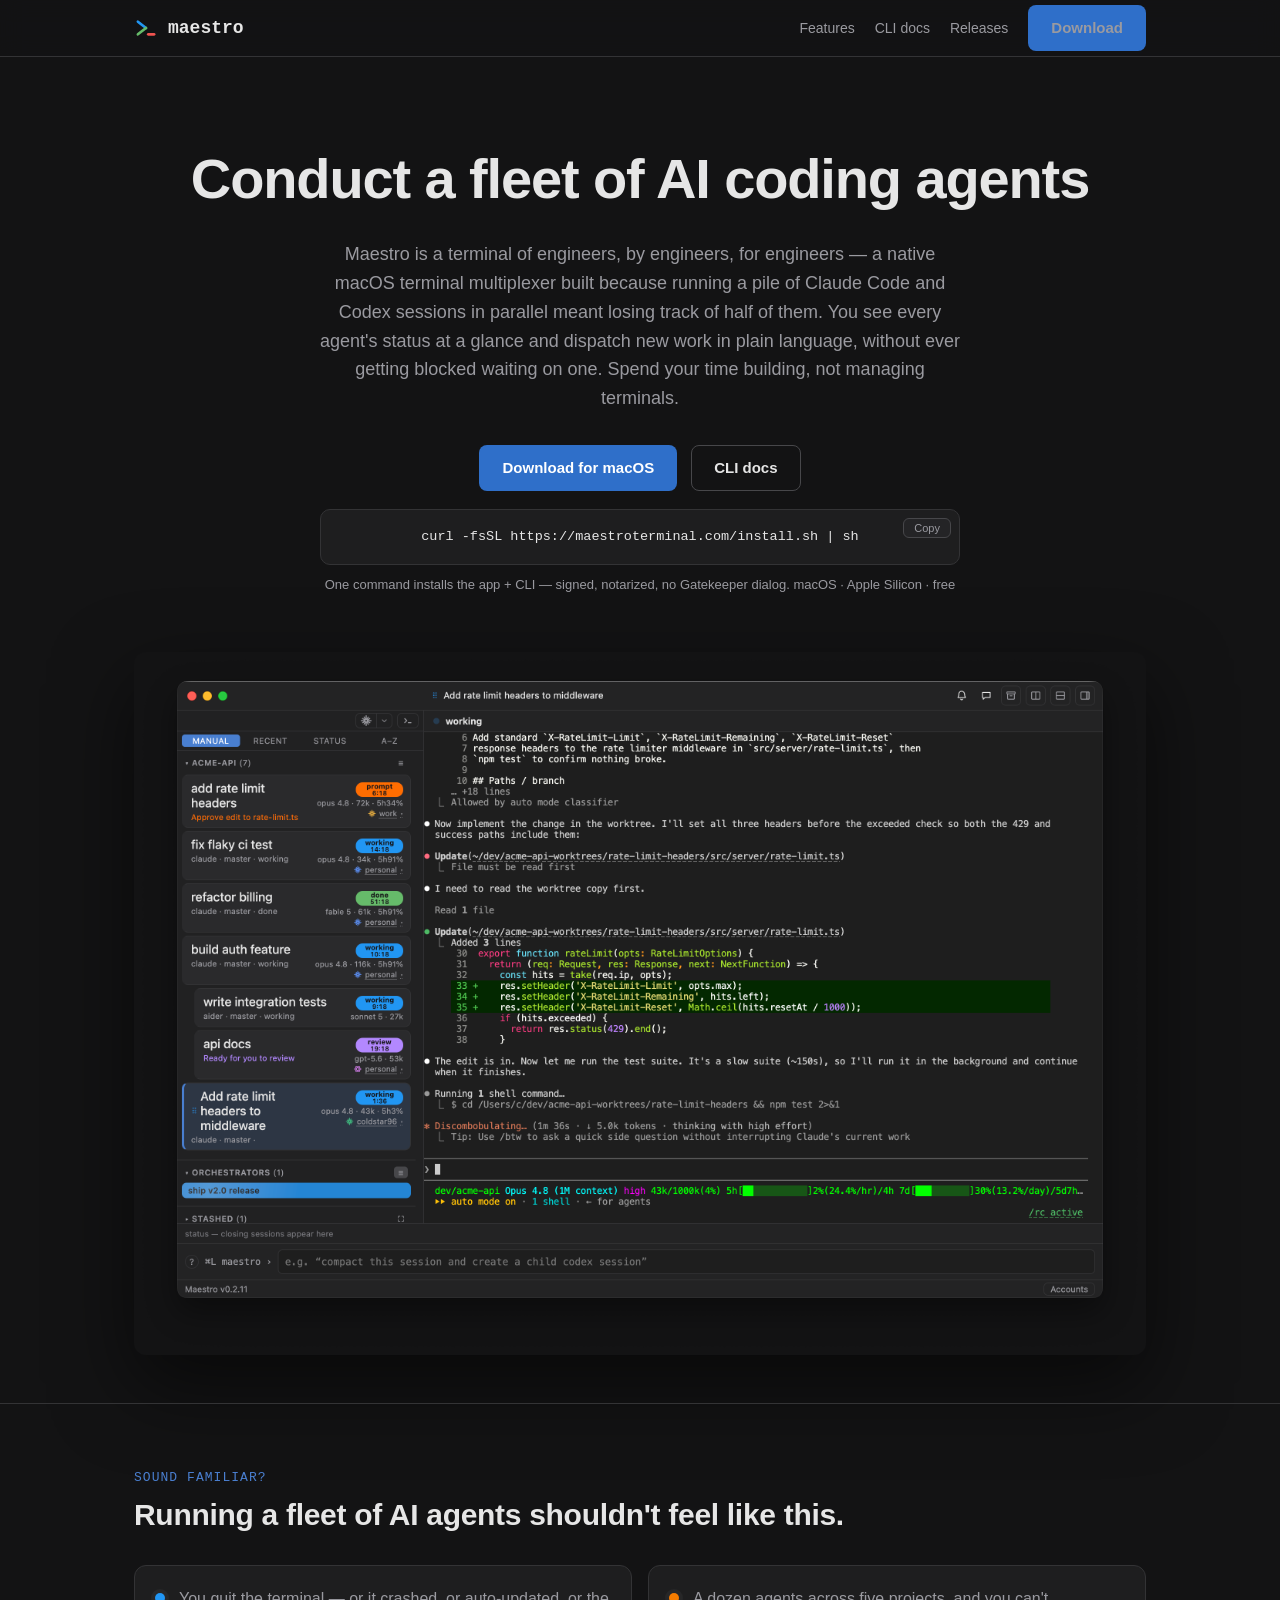
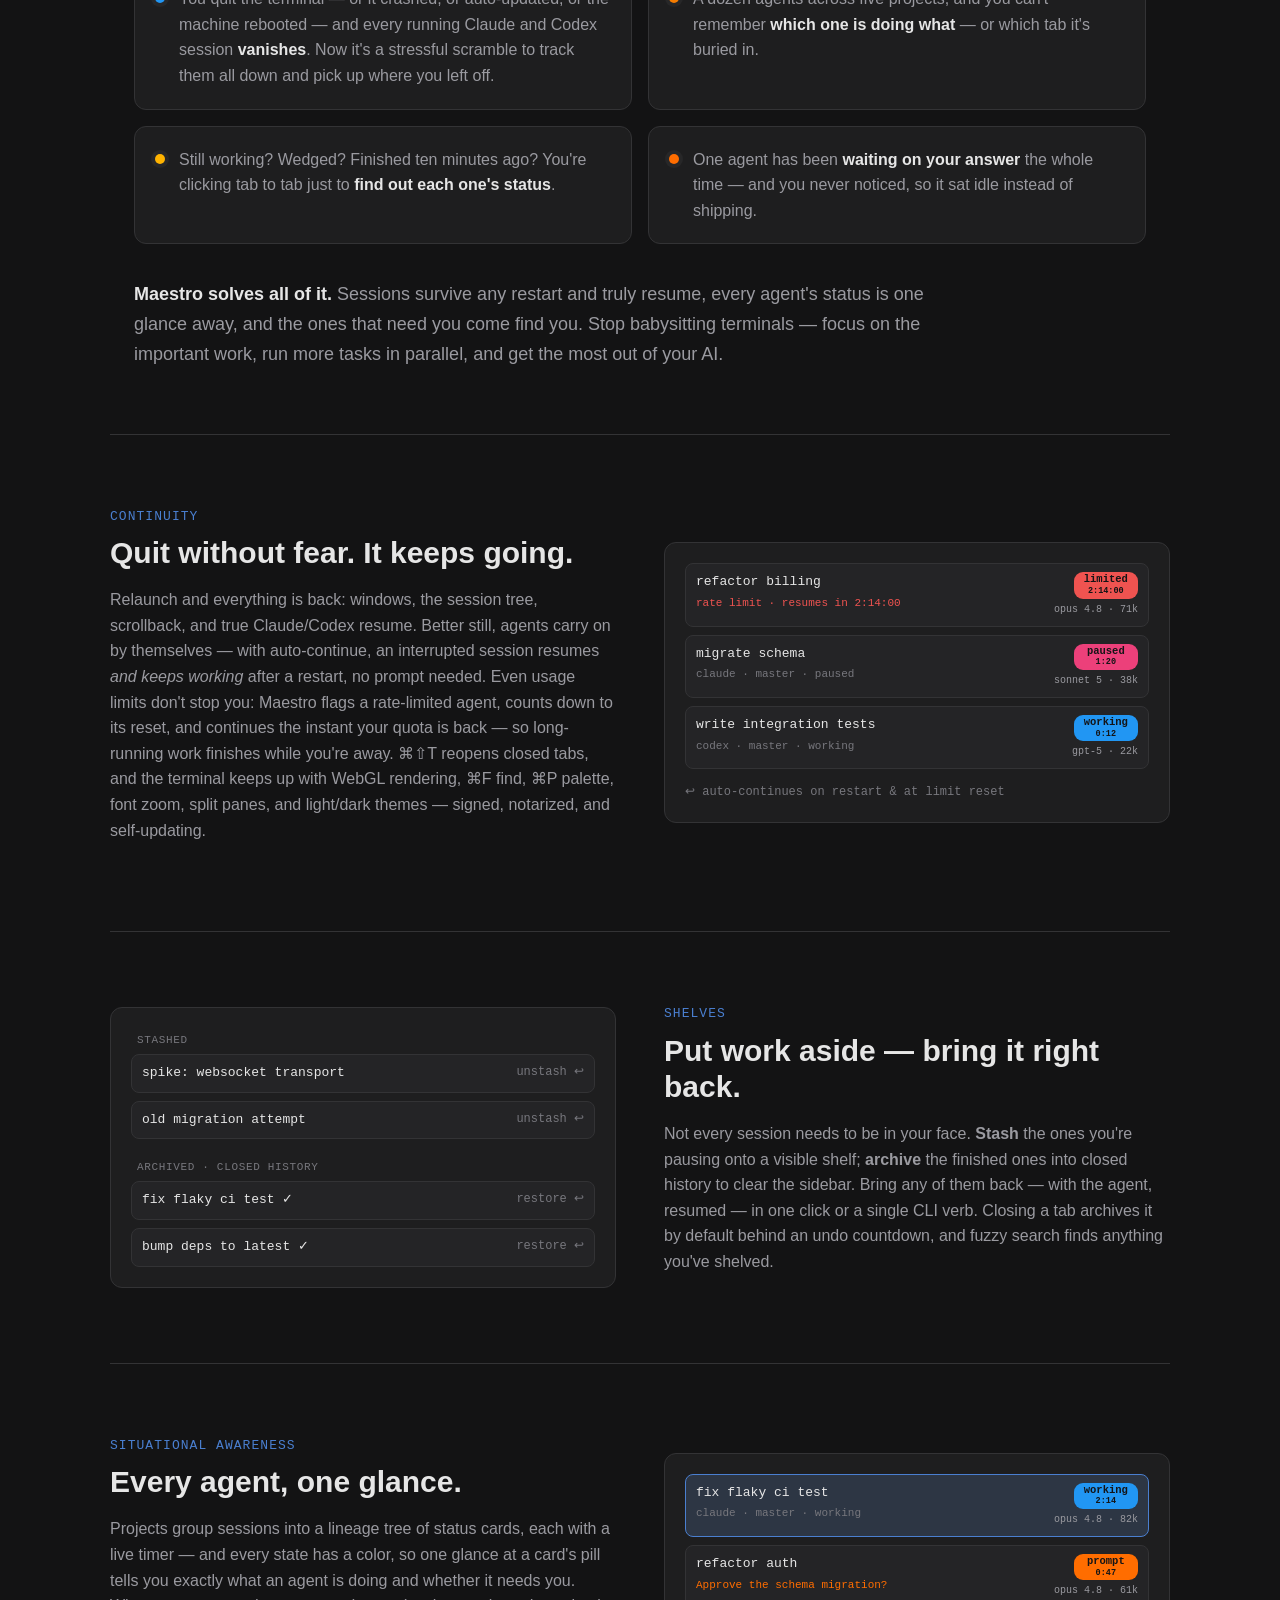
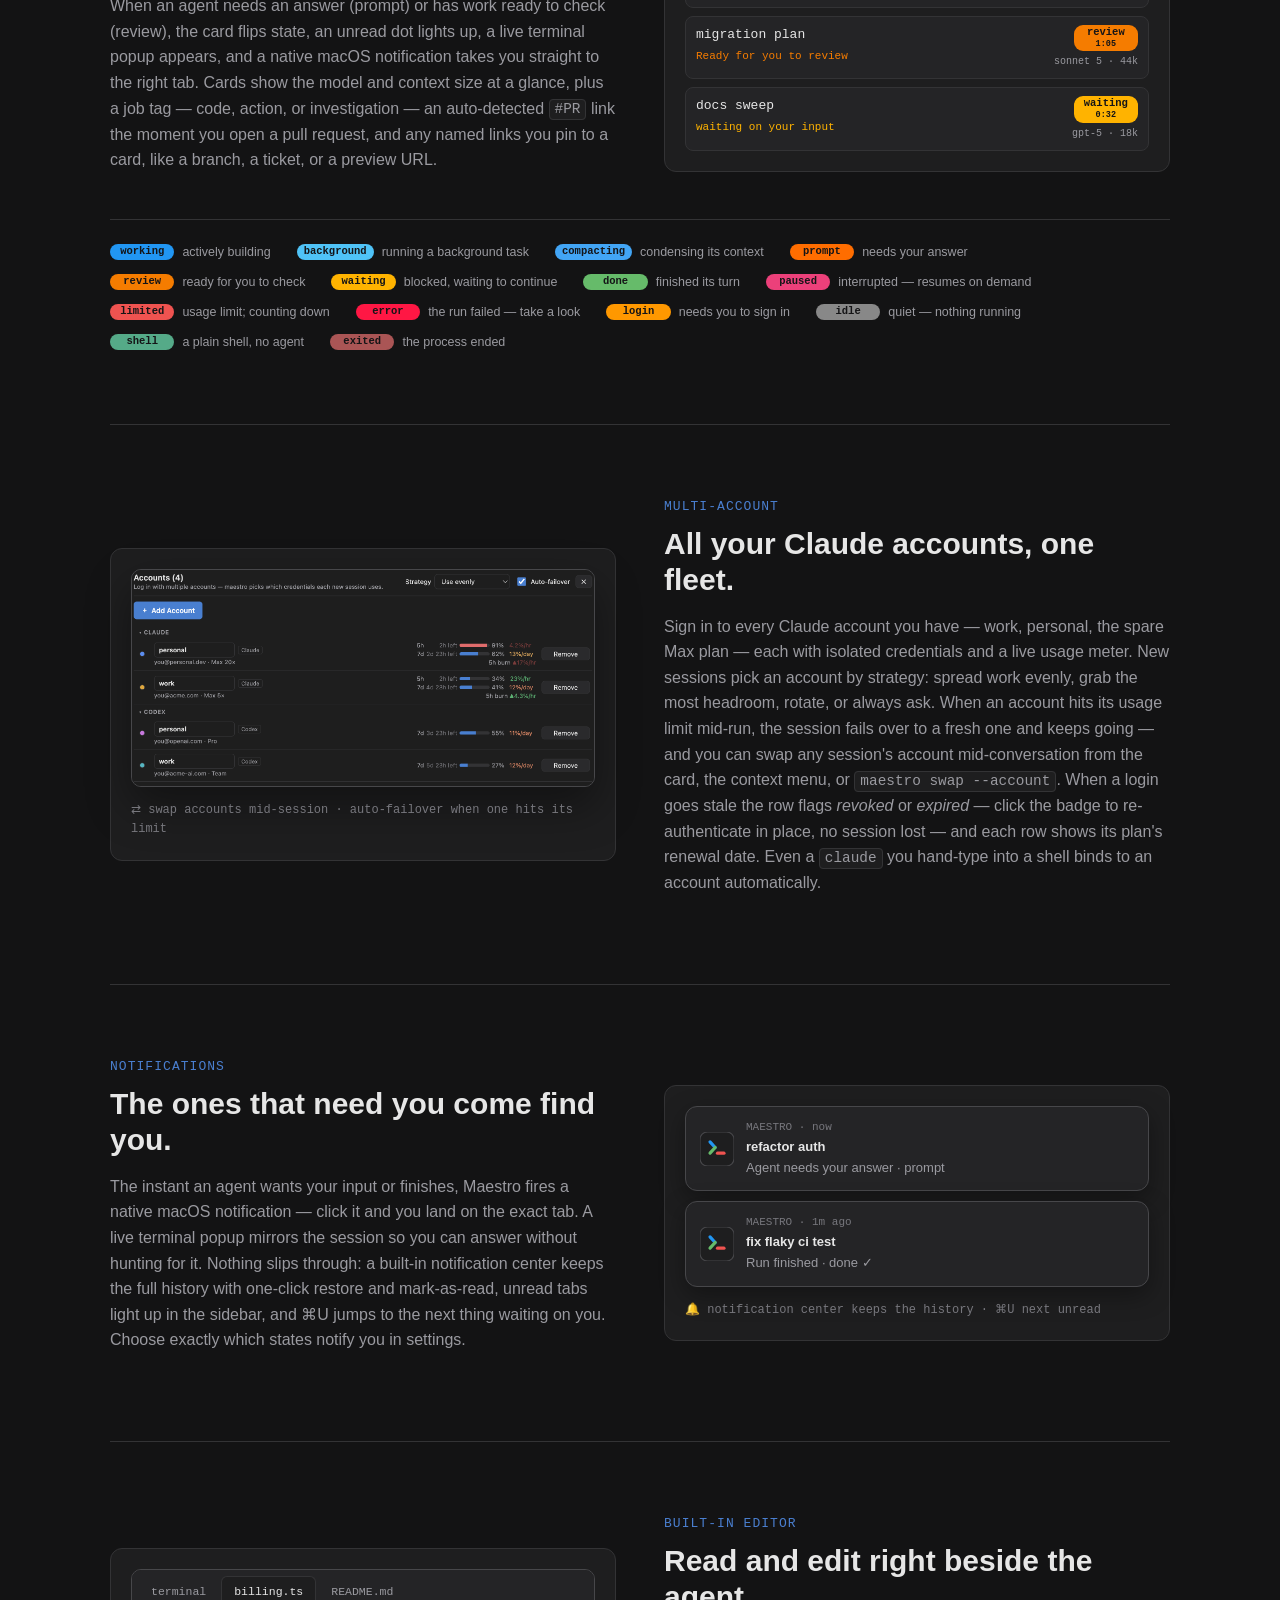
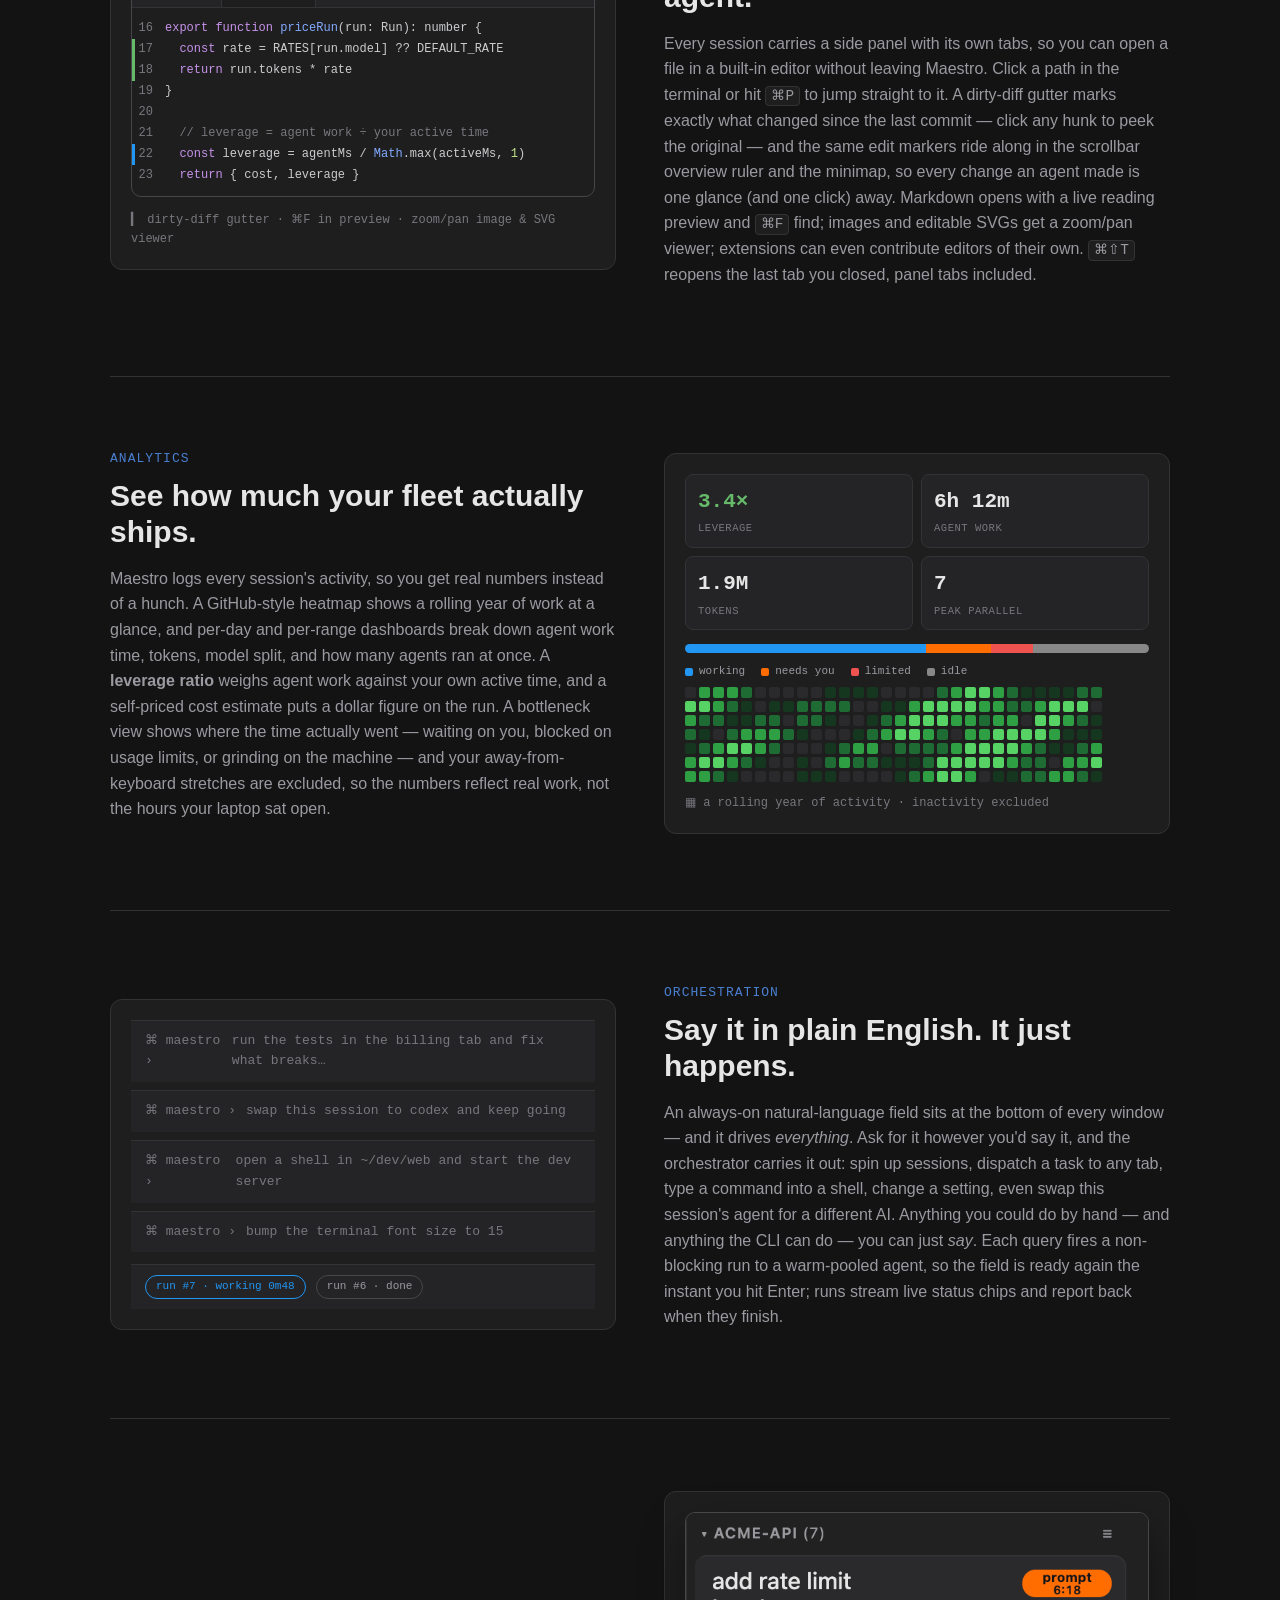
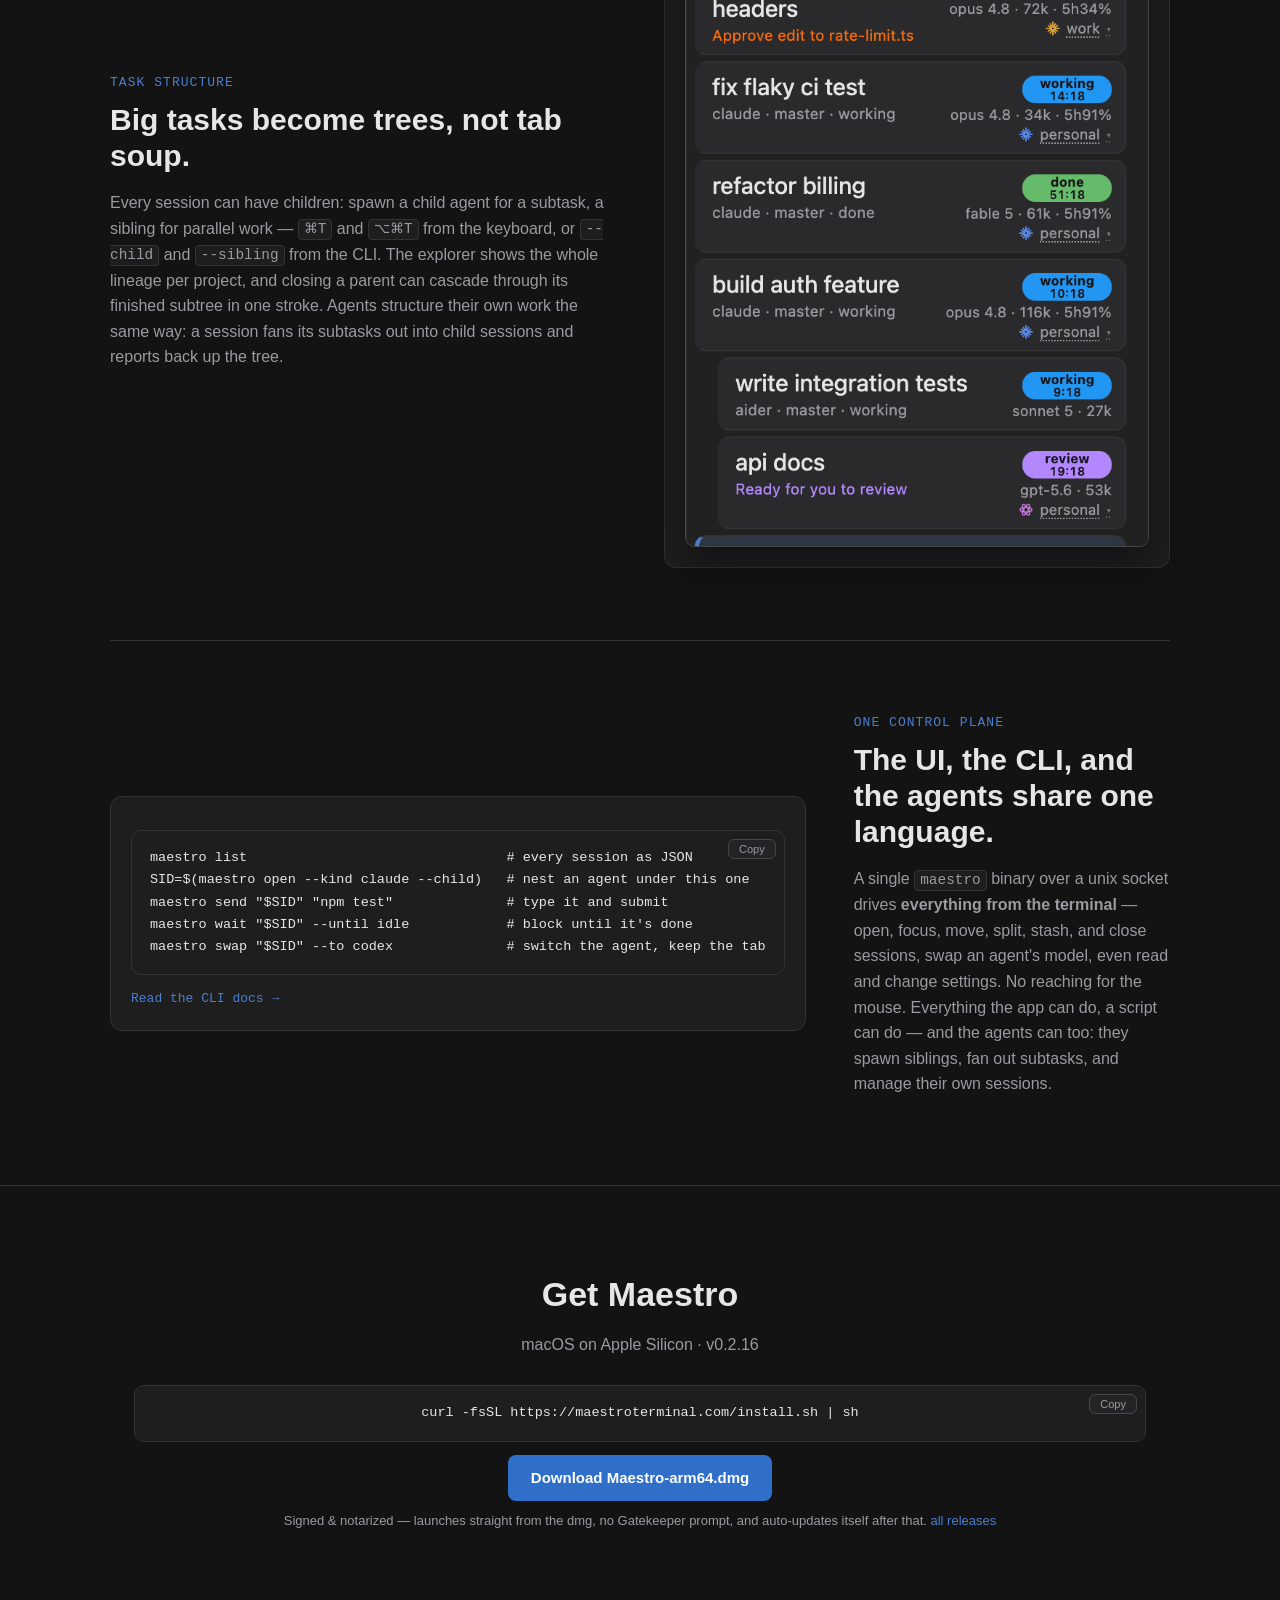
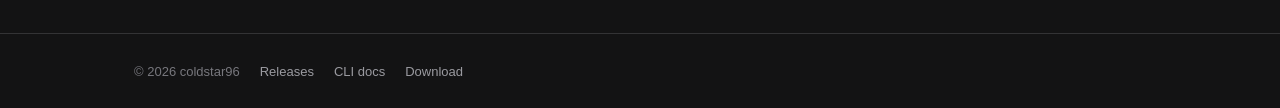
==== index.html @ 184ec75e "docs(site): adopt >_ prompt icon and orange review color Replace the three-status-dots mark with the" ====
<!DOCTYPE html>
<html lang="en">
<head>
  <meta charset="utf-8">
  <meta name="viewport" content="width=device-width, initial-scale=1">
  <title>Maestro — conduct a fleet of AI coding agents</title>
  <meta name="description" content="Maestro is a native macOS terminal multiplexer for orchestrating many AI coding agents in parallel — Claude Code, Codex, and ordinary shells.">
  <link rel="icon" type="image/svg+xml" href="favicon.svg?v=2">
  <link rel="stylesheet" href="assets/site.css?v=20260720">
  <script src="assets/analytics.js" async></script>
  <script src="assets/copy.js" defer></script>
</head>
<body>
  <header class="site-header">
    <div class="container">
      <a class="logo" href="index.html"><span class="logo-mark" aria-hidden="true"><svg viewBox="0 0 26 20" fill="none" stroke-width="3" stroke-linecap="round" stroke-linejoin="round"><path d="M4 3 L13 10" stroke="#2196f3"/><path d="M13 10 L4 17" stroke="#66bb6a"/><path d="M15.5 17 L22 17" stroke="#ef5350"/></svg></span>maestro</a>
      <nav class="site-nav">
        <a href="index.html#features">Features</a>
        <a href="cli.html">CLI docs</a>
        <a href="https://github.com/coldstar96/maestro-releases/releases">Releases</a>
        <a class="btn btn-primary" href="https://github.com/coldstar96/maestro-releases/releases/latest/download/Maestro-arm64.dmg">Download</a>
      </nav>
    </div>
  </header>

  <section class="hero">
    <div class="container">
      <h1>Conduct a fleet of AI coding agents</h1>
      <p class="pitch">Maestro is a terminal of engineers, by engineers, for engineers — a native macOS terminal multiplexer built because running a pile of Claude Code and Codex sessions in parallel meant losing track of half of them. You see every agent's status at a glance and dispatch new work in plain language, without ever getting blocked waiting on one. Spend your time building, not managing terminals.</p>
      <div class="cta-row">
        <a class="btn btn-primary" href="https://github.com/coldstar96/maestro-releases/releases/latest/download/Maestro-arm64.dmg">Download for macOS</a>
        <a class="btn btn-ghost" href="cli.html">CLI docs</a>
      </div>
      <pre class="code-block" style="max-width: 640px; margin: 18px auto 0"><code>curl -fsSL https://maestroterminal.com/install.sh | sh</code></pre>
      <p class="btn-note">One command installs the app + CLI — signed, notarized, no Gatekeeper dialog. macOS · Apple Silicon · free</p>

      <div class="mockup">
        <img class="hero-shot" src="assets/hero.png?v=20260713b" width="2624" height="1824" alt="Maestro conducting a fleet of AI coding agents — a sidebar of live status cards for Claude, Codex, and other agent sessions grouped by project, alongside a focused Claude session applying a live code edit and running its test suite." loading="eager">
      </div>
    </div>
  </section>

  <section class="hook">
    <div class="container">
      <p class="hook-eyebrow">Sound familiar?</p>
      <h2 class="hook-head">Running a fleet of AI agents shouldn't feel like this.</h2>
      <div class="hook-grid">
        <div class="hook-card">
          <span class="hook-dot" style="background:var(--working)"></span>
          <p>You quit the terminal — or it crashed, or auto-updated, or the machine rebooted — and every running Claude and Codex session <strong>vanishes</strong>. Now it's a stressful scramble to track them all down and pick up where you left off.</p>
        </div>
        <div class="hook-card">
          <span class="hook-dot" style="background:var(--review)"></span>
          <p>A dozen agents across five projects, and you can't remember <strong>which one is doing what</strong> — or which tab it's buried in.</p>
        </div>
        <div class="hook-card">
          <span class="hook-dot" style="background:var(--waiting)"></span>
          <p>Still working? Wedged? Finished ten minutes ago? You're clicking tab to tab just to <strong>find out each one's status</strong>.</p>
        </div>
        <div class="hook-card">
          <span class="hook-dot" style="background:var(--prompt)"></span>
          <p>One agent has been <strong>waiting on your answer</strong> the whole time — and you never noticed, so it sat idle instead of shipping.</p>
        </div>
      </div>
      <p class="hook-solve"><strong>Maestro solves all of it.</strong> Sessions survive any restart and truly resume, every agent's status is one glance away, and the ones that need you come find you. Stop babysitting terminals — focus on the important work, run more tasks in parallel, and get the most out of your AI.</p>
    </div>
  </section>

  <main id="features">
    <section class="feature container">
      <div class="feature-text">
        <div class="feature-kicker">Continuity</div>
        <h2>Quit without fear. It keeps going.</h2>
        <p>Relaunch and everything is back: windows, the session tree, scrollback, and true Claude/Codex resume. Better still, agents carry on by themselves — with auto-continue, an interrupted session resumes <em>and keeps working</em> after a restart, no prompt needed. Even usage limits don't stop you: Maestro flags a rate-limited agent, counts down to its reset, and continues the instant your quota is back — so long-running work finishes while you're away. ⌘⇧T reopens closed tabs, and the terminal keeps up with WebGL rendering, ⌘F find, ⌘P palette, font zoom, split panes, and light/dark themes — signed, notarized, and self-updating.</p>
      </div>
      <div class="feature-visual">
        <div class="mock-card">
          <div class="mock-card-main"><div class="name">refactor billing</div><div class="mock-sub" style="color:var(--limited)">rate limit · resumes in 2:14:00</div></div>
          <div class="mock-card-side"><span class="pill pill--limited"><span class="pill-status">limited</span><span class="pill-time">2:14:00</span></span><span class="mock-meta">opus 4.8 · 71k</span></div>
        </div>
        <div class="mock-card" style="margin-top:8px;">
          <div class="mock-card-main"><div class="name">migrate schema</div><div class="mock-sub">claude · master · paused</div></div>
          <div class="mock-card-side"><span class="pill pill--paused"><span class="pill-status">paused</span><span class="pill-time">1:20</span></span><span class="mock-meta">sonnet 5 · 38k</span></div>
        </div>
        <div class="mock-card" style="margin-top:8px;">
          <div class="mock-card-main"><div class="name">write integration tests</div><div class="mock-sub">codex · master · working</div></div>
          <div class="mock-card-side"><span class="pill pill--working"><span class="pill-status">working</span><span class="pill-time">0:12</span></span><span class="mock-meta">gpt-5 · 22k</span></div>
        </div>
        <div style="margin-top:14px;color:var(--subtle);font-size:12px;">↩ auto-continues on restart &amp; at limit reset</div>
      </div>
    </section>

    <section class="feature container feature--flip">
      <div class="feature-text">
        <div class="feature-kicker">Shelves</div>
        <h2>Put work aside — bring it right back.</h2>
        <p>Not every session needs to be in your face. <strong>Stash</strong> the ones you're pausing onto a visible shelf; <strong>archive</strong> the finished ones into closed history to clear the sidebar. Bring any of them back — with the agent, resumed — in one click or a single CLI verb. Closing a tab archives it by default behind an undo countdown, and fuzzy search finds anything you've shelved.</p>
      </div>
      <div class="feature-visual">
        <div class="mock-project">Stashed</div>
        <div class="mock-card"><span class="name">spike: websocket transport</span><span style="margin-left:auto;color:var(--subtle);font-size:12px;">unstash ↩</span></div>
        <div class="mock-card" style="margin-top:8px;"><span class="name">old migration attempt</span><span style="margin-left:auto;color:var(--subtle);font-size:12px;">unstash ↩</span></div>
        <div class="mock-project" style="margin-top:16px;">Archived · closed history</div>
        <div class="mock-card"><span class="name">fix flaky ci test ✓</span><span style="margin-left:auto;color:var(--subtle);font-size:12px;">restore ↩</span></div>
        <div class="mock-card" style="margin-top:8px;"><span class="name">bump deps to latest ✓</span><span style="margin-left:auto;color:var(--subtle);font-size:12px;">restore ↩</span></div>
      </div>
    </section>

    <section class="feature container">
      <div class="feature-text">
        <div class="feature-kicker">Situational awareness</div>
        <h2>Every agent, one glance.</h2>
        <p>Projects group sessions into a lineage tree of status cards, each with a live timer — and every state has a color, so one glance at a card's pill tells you exactly what an agent is doing and whether it needs you. When an agent needs an answer (prompt) or has work ready to check (review), the card flips state, an unread dot lights up, a live terminal popup appears, and a native macOS notification takes you straight to the right tab. Cards show the model and context size at a glance, plus a job tag — code, action, or investigation — an auto-detected <code>#PR</code> link the moment you open a pull request, and any named links you pin to a card, like a branch, a ticket, or a preview URL.</p>
      </div>
      <div class="feature-visual">
        <div class="mock-card mock-card--selected">
          <div class="mock-card-main"><div class="name">fix flaky ci test</div><div class="mock-sub">claude · master · working</div></div>
          <div class="mock-card-side"><span class="pill pill--working"><span class="pill-status">working</span><span class="pill-time">2:14</span></span><span class="mock-meta">opus 4.8 · 82k</span></div>
        </div>
        <div class="mock-card" style="margin-top:8px;">
          <div class="mock-card-main"><div class="name">refactor auth</div><div class="mock-sub" style="color:var(--prompt)">Approve the schema migration?</div></div>
          <div class="mock-card-side"><span class="pill pill--prompt"><span class="pill-status">prompt</span><span class="pill-time">0:47</span></span><span class="mock-meta">opus 4.8 · 61k</span></div>
        </div>
        <div class="mock-card" style="margin-top:8px;">
          <div class="mock-card-main"><div class="name">migration plan</div><div class="mock-sub" style="color:var(--review)">Ready for you to review</div></div>
          <div class="mock-card-side"><span class="pill pill--review"><span class="pill-status">review</span><span class="pill-time">1:05</span></span><span class="mock-meta">sonnet 5 · 44k</span></div>
        </div>
        <div class="mock-card" style="margin-top:8px;">
          <div class="mock-card-main"><div class="name">docs sweep</div><div class="mock-sub" style="color:var(--waiting)">waiting on your input</div></div>
          <div class="mock-card-side"><span class="pill pill--waiting"><span class="pill-status">waiting</span><span class="pill-time">0:32</span></span><span class="mock-meta">gpt-5 · 18k</span></div>
        </div>
      </div>
      <div class="legend-strip">
        <div class="legend-chip"><span class="pill pill--working">working</span><span class="meaning">actively building</span></div>
        <div class="legend-chip"><span class="pill pill--background">background</span><span class="meaning">running a background task</span></div>
        <div class="legend-chip"><span class="pill pill--compacting">compacting</span><span class="meaning">condensing its context</span></div>
        <div class="legend-chip"><span class="pill pill--prompt">prompt</span><span class="meaning">needs your answer</span></div>
        <div class="legend-chip"><span class="pill pill--review">review</span><span class="meaning">ready for you to check</span></div>
        <div class="legend-chip"><span class="pill pill--waiting">waiting</span><span class="meaning">blocked, waiting to continue</span></div>
        <div class="legend-chip"><span class="pill pill--done">done</span><span class="meaning">finished its turn</span></div>
        <div class="legend-chip"><span class="pill pill--paused">paused</span><span class="meaning">interrupted — resumes on demand</span></div>
        <div class="legend-chip"><span class="pill pill--limited">limited</span><span class="meaning">usage limit; counting down</span></div>
        <div class="legend-chip"><span class="pill pill--error">error</span><span class="meaning">the run failed — take a look</span></div>
        <div class="legend-chip"><span class="pill pill--login">login</span><span class="meaning">needs you to sign in</span></div>
        <div class="legend-chip"><span class="pill pill--idle">idle</span><span class="meaning">quiet — nothing running</span></div>
        <div class="legend-chip"><span class="pill pill--shell">shell</span><span class="meaning">a plain shell, no agent</span></div>
        <div class="legend-chip"><span class="pill pill--exited">exited</span><span class="meaning">the process ended</span></div>
      </div>
    </section>

    <section class="feature container feature--flip">
      <div class="feature-text">
        <div class="feature-kicker">Multi-account</div>
        <h2>All your Claude accounts, one fleet.</h2>
        <p>Sign in to every Claude account you have — work, personal, the spare Max plan — each with isolated credentials and a live usage meter. New sessions pick an account by strategy: spread work evenly, grab the most headroom, rotate, or always ask. When an account hits its usage limit mid-run, the session fails over to a fresh one and keeps going — and you can swap any session's account mid-conversation from the card, the context menu, or <code>maestro swap --account</code>. When a login goes stale the row flags <em>revoked</em> or <em>expired</em> — click the badge to re-authenticate in place, no session lost — and each row shows its plan's renewal date. Even a <code>claude</code> you hand-type into a shell binds to an account automatically.</p>
      </div>
      <div class="feature-visual">
        <img class="feature-shot" src="assets/accounts.png?v=20260713c" width="1717" height="803" alt="Maestro's Accounts panel: two Claude and two Codex accounts, each with its own credentials, plan, and live usage meters, plus a session-assignment strategy and auto-failover toggle." loading="lazy">
        <div style="margin-top:14px;color:var(--subtle);font-size:12px;">⇄ swap accounts mid-session · auto-failover when one hits its limit</div>
      </div>
    </section>

    <section class="feature container">
      <div class="feature-text">
        <div class="feature-kicker">Notifications</div>
        <h2>The ones that need you come find you.</h2>
        <p>The instant an agent wants your input or finishes, Maestro fires a native macOS notification — click it and you land on the exact tab. A live terminal popup mirrors the session so you can answer without hunting for it. Nothing slips through: a built-in notification center keeps the full history with one-click restore and mark-as-read, unread tabs light up in the sidebar, and ⌘U jumps to the next thing waiting on you. Choose exactly which states notify you in settings.</p>
      </div>
      <div class="feature-visual">
        <div class="notif">
          <div class="notif-icon"><img src="favicon.svg?v=2" alt=""></div>
          <div class="notif-body">
            <div class="notif-app">MAESTRO · now</div>
            <div class="notif-title">refactor auth</div>
            <div class="notif-text">Agent needs your answer · prompt</div>
          </div>
        </div>
        <div class="notif" style="margin-top:10px;">
          <div class="notif-icon"><img src="favicon.svg?v=2" alt=""></div>
          <div class="notif-body">
            <div class="notif-app">MAESTRO · 1m ago</div>
            <div class="notif-title">fix flaky ci test</div>
            <div class="notif-text">Run finished · done ✓</div>
          </div>
        </div>
        <div style="margin-top:14px;color:var(--subtle);font-size:12px;">🔔 notification center keeps the history · ⌘U next unread</div>
      </div>
    </section>

    <section class="feature container feature--flip">
      <div class="feature-text">
        <div class="feature-kicker">Built-in editor</div>
        <h2>Read and edit right beside the agent.</h2>
        <p>Every session carries a side panel with its own tabs, so you can open a file in a built-in editor without leaving Maestro. Click a path in the terminal or hit <code>⌘P</code> to jump straight to it. A dirty-diff gutter marks exactly what changed since the last commit — click any hunk to peek the original — and the same edit markers ride along in the scrollbar overview ruler and the minimap, so every change an agent made is one glance (and one click) away. Markdown opens with a live reading preview and <code>⌘F</code> find; images and editable SVGs get a zoom/pan viewer; extensions can even contribute editors of their own. <code>⌘⇧T</code> reopens the last tab you closed, panel tabs included.</p>
      </div>
      <div class="feature-visual">
        <div class="mock-editor">
          <div class="mock-tabstrip">
            <span class="mock-tab">terminal</span>
            <span class="mock-tab mock-tab--active">billing.ts</span>
            <span class="mock-tab">README.md</span>
          </div>
          <div class="mock-code">
            <div class="code-row"><span class="gutter"></span><span class="lineno">16</span><span class="code-text"><span class="kw">export function</span> <span class="fn">priceRun</span>(run: Run): number {</span></div>
            <div class="code-row"><span class="gutter gm-add"></span><span class="lineno">17</span><span class="code-text">  <span class="kw">const</span> rate = RATES[run.model] ?? DEFAULT_RATE</span></div>
            <div class="code-row"><span class="gutter gm-add"></span><span class="lineno">18</span><span class="code-text">  <span class="kw">return</span> run.tokens * rate</span></div>
            <div class="code-row"><span class="gutter"></span><span class="lineno">19</span><span class="code-text">}</span></div>
            <div class="code-row"><span class="gutter"></span><span class="lineno">20</span><span class="code-text"></span></div>
            <div class="code-row"><span class="gutter"></span><span class="lineno">21</span><span class="code-text">  <span class="cm">// leverage = agent work ÷ your active time</span></span></div>
            <div class="code-row"><span class="gutter gm-mod"></span><span class="lineno">22</span><span class="code-text">  <span class="kw">const</span> leverage = agentMs / <span class="fn">Math</span>.max(activeMs, <span class="str">1</span>)</span></div>
            <div class="code-row"><span class="gutter"></span><span class="lineno">23</span><span class="code-text">  <span class="kw">return</span> { cost, leverage }</span></div>
          </div>
        </div>
        <div style="margin-top:14px;color:var(--subtle);font-size:12px;">▎ dirty-diff gutter · ⌘F in preview · zoom/pan image &amp; SVG viewer</div>
      </div>
    </section>

    <section class="feature container">
      <div class="feature-text">
        <div class="feature-kicker">Analytics</div>
        <h2>See how much your fleet actually ships.</h2>
        <p>Maestro logs every session's activity, so you get real numbers instead of a hunch. A GitHub-style heatmap shows a rolling year of work at a glance, and per-day and per-range dashboards break down agent work time, tokens, model split, and how many agents ran at once. A <strong>leverage ratio</strong> weighs agent work against your own active time, and a self-priced cost estimate puts a dollar figure on the run. A bottleneck view shows where the time actually went — waiting on you, blocked on usage limits, or grinding on the machine — and your away-from-keyboard stretches are excluded, so the numbers reflect real work, not the hours your laptop sat open.</p>
      </div>
      <div class="feature-visual">
        <div class="mock-kpis">
          <div class="kpi"><div class="kpi-val accent">3.4×</div><div class="kpi-lbl">Leverage</div></div>
          <div class="kpi"><div class="kpi-val">6h 12m</div><div class="kpi-lbl">Agent work</div></div>
          <div class="kpi"><div class="kpi-val">1.9M</div><div class="kpi-lbl">Tokens</div></div>
          <div class="kpi"><div class="kpi-val">7</div><div class="kpi-lbl">Peak parallel</div></div>
        </div>
        <div class="statusmix" aria-hidden="true">
          <span style="width:52%;background:var(--working)"></span>
          <span style="width:14%;background:var(--prompt)"></span>
          <span style="width:9%;background:var(--limited)"></span>
          <span style="width:25%;background:#888"></span>
        </div>
        <div class="mix-legend">
          <span><i style="background:var(--working)"></i>working</span>
          <span><i style="background:var(--prompt)"></i>needs you</span>
          <span><i style="background:var(--limited)"></i>limited</span>
          <span><i style="background:#888"></i>idle</span>
        </div>
        <div class="heatmap" aria-hidden="true">
            <div class="hm-col"><i class="hm"></i><i class="hm l4"></i><i class="hm l3"></i><i class="hm l2"></i><i class="hm l1"></i><i class="hm l3"></i><i class="hm l3"></i></div>
            <div class="hm-col"><i class="hm l3"></i><i class="hm l4"></i><i class="hm l2"></i><i class="hm l1"></i><i class="hm l2"></i><i class="hm l4"></i><i class="hm l3"></i></div>
            <div class="hm-col"><i class="hm l3"></i><i class="hm l3"></i><i class="hm l2"></i><i class="hm"></i><i class="hm l3"></i><i class="hm l4"></i><i class="hm l2"></i></div>
            <div class="hm-col"><i class="hm l3"></i><i class="hm l2"></i><i class="hm l1"></i><i class="hm l2"></i><i class="hm l4"></i><i class="hm l3"></i><i class="hm l1"></i></div>
            <div class="hm-col"><i class="hm l2"></i><i class="hm l1"></i><i class="hm l1"></i><i class="hm l3"></i><i class="hm l4"></i><i class="hm l2"></i><i class="hm"></i></div>
            <div class="hm-col"><i class="hm"></i><i class="hm"></i><i class="hm l2"></i><i class="hm l3"></i><i class="hm l3"></i><i class="hm l1"></i><i class="hm"></i></div>
            <div class="hm-col"><i class="hm"></i><i class="hm l1"></i><i class="hm l2"></i><i class="hm l3"></i><i class="hm l2"></i><i class="hm"></i><i class="hm"></i></div>
            <div class="hm-col"><i class="hm"></i><i class="hm l1"></i><i class="hm"></i><i class="hm l2"></i><i class="hm"></i><i class="hm"></i><i class="hm"></i></div>
            <div class="hm-col"><i class="hm"></i><i class="hm l2"></i><i class="hm l2"></i><i class="hm l1"></i><i class="hm"></i><i class="hm l1"></i><i class="hm l1"></i></div>
            <div class="hm-col"><i class="hm"></i><i class="hm l2"></i><i class="hm l2"></i><i class="hm"></i><i class="hm"></i><i class="hm"></i><i class="hm l1"></i></div>
            <div class="hm-col"><i class="hm l1"></i><i class="hm l2"></i><i class="hm l1"></i><i class="hm"></i><i class="hm l1"></i><i class="hm l2"></i><i class="hm l1"></i></div>
            <div class="hm-col"><i class="hm l1"></i><i class="hm l2"></i><i class="hm"></i><i class="hm"></i><i class="hm l2"></i><i class="hm l3"></i><i class="hm"></i></div>
            <div class="hm-col"><i class="hm l1"></i><i class="hm"></i><i class="hm"></i><i class="hm l1"></i><i class="hm l3"></i><i class="hm l2"></i><i class="hm"></i></div>
            <div class="hm-col"><i class="hm l1"></i><i class="hm"></i><i class="hm l1"></i><i class="hm l2"></i><i class="hm l3"></i><i class="hm l2"></i><i class="hm"></i></div>
            <div class="hm-col"><i class="hm"></i><i class="hm l1"></i><i class="hm l2"></i><i class="hm l3"></i><i class="hm"></i><i class="hm l1"></i><i class="hm"></i></div>
            <div class="hm-col"><i class="hm"></i><i class="hm l1"></i><i class="hm l3"></i><i class="hm l4"></i><i class="hm l2"></i><i class="hm l1"></i><i class="hm l1"></i></div>
            <div class="hm-col"><i class="hm"></i><i class="hm l3"></i><i class="hm l4"></i><i class="hm l4"></i><i class="hm l2"></i><i class="hm l1"></i><i class="hm l2"></i></div>
            <div class="hm-col"><i class="hm"></i><i class="hm l4"></i><i class="hm l4"></i><i class="hm l3"></i><i class="hm l2"></i><i class="hm l2"></i><i class="hm l3"></i></div>
            <div class="hm-col"><i class="hm l2"></i><i class="hm l4"></i><i class="hm l4"></i><i class="hm l2"></i><i class="hm l2"></i><i class="hm l4"></i><i class="hm l4"></i></div>
            <div class="hm-col"><i class="hm l3"></i><i class="hm l4"></i><i class="hm l3"></i><i class="hm"></i><i class="hm l3"></i><i class="hm l4"></i><i class="hm l4"></i></div>
            <div class="hm-col"><i class="hm l4"></i><i class="hm l4"></i><i class="hm l3"></i><i class="hm l3"></i><i class="hm l4"></i><i class="hm l4"></i><i class="hm l3"></i></div>
            <div class="hm-col"><i class="hm l4"></i><i class="hm l3"></i><i class="hm l2"></i><i class="hm l3"></i><i class="hm l4"></i><i class="hm l4"></i><i class="hm"></i></div>
            <div class="hm-col"><i class="hm l3"></i><i class="hm l3"></i><i class="hm l3"></i><i class="hm l4"></i><i class="hm l4"></i><i class="hm l4"></i><i class="hm l1"></i></div>
            <div class="hm-col"><i class="hm l2"></i><i class="hm l2"></i><i class="hm l3"></i><i class="hm l4"></i><i class="hm l4"></i><i class="hm l3"></i><i class="hm l1"></i></div>
            <div class="hm-col"><i class="hm l1"></i><i class="hm l2"></i><i class="hm"></i><i class="hm l4"></i><i class="hm l3"></i><i class="hm l2"></i><i class="hm l2"></i></div>
            <div class="hm-col"><i class="hm l1"></i><i class="hm l3"></i><i class="hm l4"></i><i class="hm l4"></i><i class="hm l2"></i><i class="hm l2"></i><i class="hm l2"></i></div>
            <div class="hm-col"><i class="hm l1"></i><i class="hm l4"></i><i class="hm l4"></i><i class="hm l3"></i><i class="hm l1"></i><i class="hm"></i><i class="hm l3"></i></div>
            <div class="hm-col"><i class="hm l1"></i><i class="hm l4"></i><i class="hm l3"></i><i class="hm l1"></i><i class="hm l1"></i><i class="hm l3"></i><i class="hm l3"></i></div>
            <div class="hm-col"><i class="hm l2"></i><i class="hm l4"></i><i class="hm l2"></i><i class="hm l1"></i><i class="hm l2"></i><i class="hm l3"></i><i class="hm l2"></i></div>
            <div class="hm-col"><i class="hm l2"></i><i class="hm"></i><i class="hm l1"></i><i class="hm l1"></i><i class="hm l3"></i><i class="hm l4"></i><i class="hm l1"></i></div>
          </div>
        <div style="margin-top:12px;color:var(--subtle);font-size:12px;">▦ a rolling year of activity · inactivity excluded</div>
      </div>
    </section>

    <section class="feature container feature--flip">
      <div class="feature-text">
        <div class="feature-kicker">Orchestration</div>
        <h2>Say it in plain English. It just happens.</h2>
        <p>An always-on natural-language field sits at the bottom of every window — and it drives <em>everything</em>. Ask for it however you'd say it, and the orchestrator carries it out: spin up sessions, dispatch a task to any tab, type a command into a shell, change a setting, even swap this session's agent for a different AI. Anything you could do by hand — and anything the CLI can do — you can just <em>say</em>. Each query fires a non-blocking run to a warm-pooled agent, so the field is ready again the instant you hit Enter; runs stream live status chips and report back when they finish.</p>
      </div>
      <div class="feature-visual">
        <div class="mock-runbar"><span>⌘ maestro ›</span><span>run the tests in the billing tab and fix what breaks…</span></div>
        <div class="mock-runbar" style="margin-top:8px;"><span>⌘ maestro ›</span><span>swap this session to codex and keep going</span></div>
        <div class="mock-runbar" style="margin-top:8px;"><span>⌘ maestro ›</span><span>open a shell in ~/dev/web and start the dev server</span></div>
        <div class="mock-runbar" style="margin-top:8px;"><span>⌘ maestro ›</span><span>bump the terminal font size to 15</span></div>
        <div class="mock-runbar" style="margin-top:12px;">
          <span class="chip chip--live">run #7 · working 0m48</span>
          <span class="chip">run #6 · done</span>
        </div>
      </div>
    </section>

    <section class="feature container">
      <div class="feature-text">
        <div class="feature-kicker">Task structure</div>
        <h2>Big tasks become trees, not tab soup.</h2>
        <p>Every session can have children: spawn a child agent for a subtask, a sibling for parallel work — <code>⌘T</code> and <code>⌥⌘T</code> from the keyboard, or <code>--child</code> and <code>--sibling</code> from the CLI. The explorer shows the whole lineage per project, and closing a parent can cascade through its finished subtree in one stroke. Agents structure their own work the same way: a session fans its subtasks out into child sessions and reports back up the tree.</p>
      </div>
      <div class="feature-visual">
        <img class="feature-shot" src="assets/tree.png?v=20260713" width="636" height="872" alt="A project's session tree in Maestro: 'build auth feature' with nested child sessions 'write integration tests' and 'api docs' (codex), each a status card with its own agent, model, and context size." loading="lazy">
      </div>
    </section>

    <section class="feature container feature--flip">
      <div class="feature-text">
        <div class="feature-kicker">One control plane</div>
        <h2>The UI, the CLI, and the agents share one language.</h2>
        <p>A single <code>maestro</code> binary over a unix socket drives <strong>everything from the terminal</strong> — open, focus, move, split, stash, and close sessions, swap an agent's model, even read and change settings. No reaching for the mouse. Everything the app can do, a script can do — and the agents can too: they spawn siblings, fan out subtasks, and manage their own sessions.</p>
      </div>
      <div class="feature-visual">
        <pre class="code-block"><code>maestro list                                # every session as JSON
SID=$(maestro open --kind claude --child)   # nest an agent under this one
maestro send "$SID" "npm test"              # type it and submit
maestro wait "$SID" --until idle            # block until it's done
maestro swap "$SID" --to codex              # switch the agent, keep the tab</code></pre>
        <p style="margin-bottom:0;"><a href="cli.html">Read the CLI docs →</a></p>
      </div>
    </section>
  </main>

  <section class="download" id="download">
    <div class="container">
      <h2>Get Maestro</h2>
      <p class="req">macOS on Apple Silicon · v0.2.16</p>
      <pre class="code-block"><code>curl -fsSL https://maestroterminal.com/install.sh | sh</code></pre>
      <a class="btn btn-primary" href="https://github.com/coldstar96/maestro-releases/releases/latest/download/Maestro-arm64.dmg">Download Maestro-arm64.dmg</a>
      <p class="btn-note">Signed &amp; notarized — launches straight from the dmg, no Gatekeeper prompt, and auto-updates itself after that. <a href="https://github.com/coldstar96/maestro-releases/releases">all releases</a></p>
    </div>
  </section>

  <footer class="site-footer">
    <div class="container">
      <span>© 2026 coldstar96</span>
      <a href="https://github.com/coldstar96/maestro-releases/releases">Releases</a>
      <a href="cli.html">CLI docs</a>
      <a href="https://github.com/coldstar96/maestro-releases/releases/latest/download/Maestro-arm64.dmg">Download</a>
    </div>
  </footer>
</body>
</html>
---- assets/site.css ----
:root {
  --bg: #131314;
  --surface: #1e1e1f;
  --card: #242426;
  --card-hover: #303033;
  --border: #333335;
  --border-strong: #47474a;
  --text: #e6e6e6;
  --muted: #9a9aa0;
  --subtle: #77777d;
  --accent: #4a7fd0;
  --working: #2196f3;
  --waiting: #ffb300;
  --idle: #66bb6a;
  --prompt: #ff6d00;
  --review: #f57c00;
  --paused: #ec407a;
  --limited: #ef5350;
  --login: #ff9800;
  --done: #66bb6a;
  --sans: -apple-system, BlinkMacSystemFont, "Segoe UI", sans-serif;
  --mono: ui-monospace, "SF Mono", SFMono-Regular, Menlo, monospace;
}

* { box-sizing: border-box; }
html { scroll-behavior: smooth; scroll-padding-top: 72px; }
body {
  margin: 0;
  background: var(--bg);
  color: var(--text);
  font-family: var(--sans);
  font-size: 16px;
  line-height: 1.6;
  -webkit-font-smoothing: antialiased;
}
a { color: var(--accent); text-decoration: none; }
a:hover { text-decoration: underline; }
h1, h2, h3 { line-height: 1.2; margin: 0 0 0.5em; }
code, pre, .mono { font-family: var(--mono); }
code { background: var(--surface); border: 1px solid var(--border); border-radius: 4px; padding: 0.1em 0.35em; font-size: 0.9em; }

.container { max-width: 1060px; margin: 0 auto; padding: 0 24px; }

/* header */
.site-header {
  position: sticky; top: 0; z-index: 10;
  background: rgba(19, 19, 20, 0.85);
  backdrop-filter: blur(12px);
  border-bottom: 1px solid var(--border);
}
.site-header .container { display: flex; align-items: center; gap: 24px; height: 56px; }
.logo { font-family: var(--mono); font-weight: 700; font-size: 18px; color: var(--text); display: flex; align-items: center; gap: 10px; }
.logo:hover { text-decoration: none; }
.logo-mark { display: inline-flex; }
.logo-mark svg { display: block; width: 24px; height: 18px; }
.site-nav { margin-left: auto; display: flex; align-items: center; gap: 20px; font-size: 14px; }
.site-nav a { color: var(--muted); }
.site-nav a:hover { color: var(--text); text-decoration: none; }

/* buttons */
.btn { display: inline-block; border-radius: 8px; padding: 10px 22px; font-size: 15px; font-weight: 600; border: 1px solid transparent; cursor: pointer; }
.btn:hover { text-decoration: none; }
.btn-primary { background: #2f6fc9; color: #fff; }
.btn-primary:hover { background: #4a7fd0; }
.btn-ghost { border-color: var(--border-strong); color: var(--text); }
.btn-ghost:hover { background: var(--card); }
.btn-note { font-size: 13px; color: var(--muted); margin-top: 10px; }

/* hero */
.hero { padding: 88px 0 48px; text-align: center; }
.hero h1 { font-size: clamp(34px, 6vw, 56px); letter-spacing: -0.02em; }
.hero .pitch { max-width: 640px; margin: 0 auto 32px; color: var(--muted); font-size: 18px; }
.hero .cta-row { display: flex; gap: 14px; justify-content: center; flex-wrap: wrap; }

/* app mockup */
.mockup { margin: 56px auto 0; max-width: 1040px; }
.hero-shot { display: block; width: 100%; height: auto; border-radius: 12px; box-shadow: 0 30px 80px rgba(0,0,0,0.55); }
.feature-shot { display: block; width: 100%; height: auto; border-radius: 10px; border: 1px solid var(--border-strong); box-shadow: 0 18px 44px rgba(0,0,0,0.4); }
.mock-window { background: var(--surface); border: 1px solid var(--border-strong); border-radius: 12px; overflow: hidden; box-shadow: 0 30px 80px rgba(0,0,0,0.55); text-align: left; }
.mock-titlebar { display: flex; align-items: center; gap: 8px; padding: 10px 14px; background: var(--card); border-bottom: 1px solid var(--border); }
.mock-dot { width: 12px; height: 12px; border-radius: 50%; }
.mock-dot--r { background: #ff5f57; } .mock-dot--y { background: #febc2e; } .mock-dot--g { background: #28c840; }
.mock-title { margin: 0 auto; font-size: 12px; color: var(--subtle); font-family: var(--mono); }
.mock-body { display: grid; grid-template-columns: 250px 1fr; min-height: 340px; }
.mock-sidebar { border-right: 1px solid var(--border); padding: 12px 10px; display: flex; flex-direction: column; gap: 6px; background: #212122; }
.mock-project { font-size: 11px; color: var(--subtle); font-family: var(--mono); text-transform: uppercase; letter-spacing: 0.06em; padding: 4px 6px; }
.mock-card { background: var(--card); border: 1px solid var(--border); border-radius: 8px; padding: 8px 10px; font-size: 13px; display: flex; align-items: flex-start; gap: 8px; }
.mock-card--selected { border-color: var(--accent); background: #2d3644; }
.mock-card--child { margin-left: 18px; }
.mock-card--grandchild { margin-left: 36px; }
.mock-card--stashed { opacity: 0.6; }
.mock-card--unread .name { font-weight: 700; color: var(--text); }
.mock-unread-dot { flex: none; width: 6px; height: 6px; margin-top: 6px; border-radius: 50%; background: var(--working); }
.mock-card .name { overflow: hidden; text-overflow: ellipsis; white-space: nowrap; }
.mock-card-main { flex: 1; min-width: 0; }
.mock-sub { font-size: 11px; color: var(--subtle); margin-top: 2px; overflow: hidden; text-overflow: ellipsis; white-space: nowrap; }
.mock-card-side { flex: none; margin-left: 8px; display: flex; flex-direction: column; align-items: flex-end; gap: 3px; }
.mock-card-side .pill { margin-left: 0; }
.mock-meta { font-size: 10px; color: var(--muted); font-family: var(--mono); white-space: nowrap; }
.pill { margin-left: auto; font-family: var(--mono); font-size: 10.5px; line-height: 1.12; padding: 2px 7px; border-radius: 9px; color: #141416; font-weight: 700; white-space: nowrap; display: inline-flex; flex-direction: column; align-items: center; text-align: center; min-width: 8ch; box-sizing: content-box; }
.pill .pill-time { font-size: 8.5px; font-weight: 600; font-variant-numeric: tabular-nums; margin-top: 1px; }
.pill--working { background: var(--working); }
.pill--waiting { background: var(--waiting); }
.pill--idle { background: #888; }
.pill--background { background: #4fc3f7; }
.pill--prompt { background: var(--prompt); }
.pill--review { background: var(--review); }
.pill--done { background: #66bb6a; }
.pill--paused { background: #ec407a; }
.pill--limited { background: #ef5350; }
.pill--login { background: #ff9800; }
.pill--compacting { background: #42a5f5; }
.pill--error { background: #ff1744; }
.pill--shell { background: #5a8; }
.pill--exited { background: #a55; }
.mock-term { padding: 16px; font-family: var(--mono); font-size: 12.5px; line-height: 1.7; color: #cccccc; background: var(--surface); overflow: hidden; }
.mock-term .dim { color: var(--subtle); }
.mock-term .ok { color: var(--idle); }
.mock-term .blue { color: var(--working); }
.mock-runbar { grid-column: 1 / -1; border-top: 1px solid var(--border); padding: 10px 14px; display: flex; align-items: center; gap: 10px; font-family: var(--mono); font-size: 13px; color: var(--subtle); background: var(--card); }
.mock-runbar .chip { border: 1px solid var(--border-strong); border-radius: 999px; padding: 2px 10px; font-size: 11px; color: var(--muted); }
.mock-runbar .chip--live { border-color: var(--working); color: var(--working); }

/* hook / pain points */
.hook { padding: 64px 0; border-top: 1px solid var(--border); }
.hook-eyebrow { font-family: var(--mono); font-size: 13px; color: var(--accent); text-transform: uppercase; letter-spacing: 0.08em; margin: 0 0 8px; }
.hook-head { font-size: 30px; letter-spacing: -0.01em; margin-bottom: 32px; max-width: 720px; }
.hook-grid { display: grid; grid-template-columns: 1fr 1fr; gap: 16px; }
.hook-card { position: relative; background: var(--surface); border: 1px solid var(--border); border-radius: 12px; padding: 20px 22px 20px 44px; }
.hook-card p { margin: 0; color: var(--muted); }
.hook-card strong { color: var(--text); font-weight: 600; }
.hook-dot { position: absolute; left: 20px; top: 27px; width: 10px; height: 10px; border-radius: 50%; box-shadow: 0 0 0 4px rgba(255,255,255,0.04); }
.hook-solve { margin: 36px 0 0; font-size: 18px; line-height: 1.65; color: var(--muted); max-width: 800px; }
.hook-solve strong { color: var(--text); }

/* feature sections */
.feature { display: grid; grid-template-columns: 1fr 1fr; gap: 48px; align-items: center; padding: 72px 0; border-top: 1px solid var(--border); }
.feature--flip .feature-text { order: 2; }
.feature-kicker { font-family: var(--mono); font-size: 13px; color: var(--accent); text-transform: uppercase; letter-spacing: 0.08em; margin-bottom: 8px; }
.feature h2 { font-size: 30px; }
.feature p { color: var(--muted); }
.feature-visual { background: var(--surface); border: 1px solid var(--border); border-radius: 12px; padding: 20px; font-family: var(--mono); font-size: 13px; }

/* status legend strip */
.legend-strip { grid-column: 1 / -1; display: flex; flex-wrap: wrap; gap: 10px 26px; margin-top: -18px; padding-top: 22px; border-top: 1px solid var(--border); }
.legend-chip { display: inline-flex; align-items: center; gap: 8px; }
.legend-chip .pill { margin-left: 0; }
.legend-chip .meaning { color: var(--muted); font-size: 12.5px; white-space: nowrap; }

/* account rows */
.acct-head { font-size: 11px; color: var(--subtle); text-transform: uppercase; letter-spacing: 0.06em; margin-bottom: 8px; }
.mock-account { display: flex; align-items: center; gap: 10px; background: var(--card); border: 1px solid var(--border); border-radius: 8px; padding: 9px 12px; font-size: 13px; }
.acct-dot { flex: none; width: 8px; height: 8px; border-radius: 50%; }
.acct-name { font-weight: 600; color: var(--text); }
.acct-plan { flex: 1; color: var(--subtle); font-size: 11px; }
.acct-meter { flex: none; width: 110px; height: 5px; border-radius: 3px; background: #38383b; overflow: hidden; }
.acct-meter span { display: block; height: 100%; border-radius: 3px; }
.acct-pct { flex: none; width: 34px; text-align: right; font-size: 11px; color: var(--muted); font-variant-numeric: tabular-nums; }

/* notification mock */
.notif { display: flex; gap: 12px; align-items: center; font-family: var(--sans); background: var(--card); border: 1px solid var(--border-strong); border-radius: 12px; padding: 12px 14px; box-shadow: 0 8px 24px rgba(0,0,0,0.35); }
.notif-icon { flex: none; width: 34px; height: 34px; }
.notif-icon img { width: 100%; height: 100%; display: block; }
.notif-app { font-size: 11px; color: var(--subtle); font-family: var(--mono); }
.notif-title { font-size: 13px; font-weight: 600; color: var(--text); }
.notif-text { font-size: 13px; color: var(--muted); }

/* code blocks */
pre.code-block { position: relative; background: var(--surface); border: 1px solid var(--border); border-radius: 10px; padding: 16px 18px; overflow-x: auto; font-size: 13.5px; line-height: 1.65; }
pre.code-block code { background: none; border: none; padding: 0; font-size: inherit; }
.copy-btn { position: absolute; top: 8px; right: 8px; background: var(--card); color: var(--muted); border: 1px solid var(--border-strong); border-radius: 6px; font-size: 11px; padding: 3px 10px; cursor: pointer; font-family: var(--sans); }
.copy-btn:hover { color: var(--text); background: var(--card-hover); }

/* download section */
.download { text-align: center; padding: 88px 0; border-top: 1px solid var(--border); }
.download h2 { font-size: 34px; }
.download .req { color: var(--muted); margin-bottom: 28px; }

/* footer */
.site-footer { border-top: 1px solid var(--border); padding: 28px 0; font-size: 13px; color: var(--subtle); }
.site-footer .container { display: flex; gap: 20px; flex-wrap: wrap; }
.site-footer a { color: var(--muted); }

/* CLI docs layout */
.docs-layout { display: grid; grid-template-columns: 220px 1fr; gap: 48px; padding: 48px 0 96px; align-items: start; }
.docs-nav { position: sticky; top: 76px; font-size: 13.5px; display: flex; flex-direction: column; gap: 6px; }
.docs-nav a { color: var(--muted); }
.docs-nav a:hover { color: var(--text); text-decoration: none; }
.docs-nav .nav-group { margin-top: 12px; font-family: var(--mono); font-size: 11px; text-transform: uppercase; letter-spacing: 0.06em; color: var(--subtle); }
.docs-main h1 { font-size: 34px; }
.docs-main h2 { font-size: 24px; margin-top: 48px; padding-top: 24px; border-top: 1px solid var(--border); }
.docs-main .lead { color: var(--muted); font-size: 17px; }
.verb { margin-top: 40px; }
.verb h3 { font-family: var(--mono); font-size: 19px; color: var(--text); line-height: 1.5; }
.verb h3 .opt { color: var(--muted); font-weight: 400; }
.verb .flags { margin: 12px 0; padding-left: 0; list-style: none; }
.verb .flags li { margin: 6px 0; color: var(--muted); }
.verb .flags code { color: var(--text); }

/* analytics mock */
.mock-kpis { display: grid; grid-template-columns: repeat(2, 1fr); gap: 8px; }
.kpi { background: var(--card); border: 1px solid var(--border); border-radius: 8px; padding: 10px 12px; }
.kpi .kpi-val { font-size: 21px; font-weight: 700; color: var(--text); font-variant-numeric: tabular-nums; }
.kpi .kpi-val.accent { color: var(--idle); }
.kpi .kpi-lbl { font-size: 10.5px; color: var(--subtle); text-transform: uppercase; letter-spacing: 0.05em; margin-top: 2px; }
.heatmap { display: flex; gap: 3px; margin-top: 6px; overflow: hidden; }
.hm-col { display: flex; flex-direction: column; gap: 3px; }
.hm { width: 11px; height: 11px; border-radius: 2px; background: #2a2a2c; }
.hm.l1 { background: #16371f; } .hm.l2 { background: #1f6b34; } .hm.l3 { background: #2ea043; } .hm.l4 { background: #56d364; }
.statusmix { display: flex; height: 9px; border-radius: 5px; overflow: hidden; margin-top: 14px; }
.statusmix span { display: block; height: 100%; }
.mix-legend { display: flex; flex-wrap: wrap; gap: 6px 16px; margin-top: 10px; font-size: 11px; color: var(--muted); }
.mix-legend span { display: inline-flex; align-items: center; gap: 6px; }
.mix-legend i { width: 8px; height: 8px; border-radius: 2px; flex: none; }

/* editor / side-panel mock */
.mock-editor { border: 1px solid var(--border-strong); border-radius: 10px; overflow: hidden; background: var(--surface); }
.mock-tabstrip { display: flex; gap: 2px; background: var(--card); border-bottom: 1px solid var(--border); padding: 6px 6px 0; }
.mock-tab { font-size: 11.5px; padding: 6px 12px; border-radius: 6px 6px 0 0; color: var(--muted); border: 1px solid transparent; border-bottom: none; }
.mock-tab--active { background: var(--surface); color: var(--text); border-color: var(--border); }
.mock-code { padding: 10px 0; font-size: 12px; line-height: 1.75; color: #cbccce; }
.code-row { display: flex; align-items: stretch; }
.code-row .gutter { flex: none; width: 3px; margin-right: 0; }
.code-row .lineno { flex: none; width: 30px; text-align: right; padding-right: 12px; color: var(--subtle); font-variant-numeric: tabular-nums; user-select: none; }
.code-row .gm-add { background: var(--idle); } .code-row .gm-mod { background: var(--working); }
.code-row .code-text { white-space: pre; overflow: hidden; }
.code-text .kw { color: #c792ea; } .code-text .fn { color: #82aaff; } .code-text .str { color: #c3e88d; } .code-text .cm { color: var(--subtle); }

/* responsive */
@media (max-width: 800px) {
  .mock-body { grid-template-columns: 1fr; }
  .mock-sidebar { border-right: none; border-bottom: 1px solid var(--border); }
  .hook-grid { grid-template-columns: 1fr; }
  .legend-strip { margin-top: 0; }
  .feature { grid-template-columns: 1fr; gap: 28px; padding: 48px 0; }
  .feature--flip .feature-text { order: 0; }
  .docs-layout { grid-template-columns: 1fr; }
  .docs-nav { position: static; flex-direction: row; flex-wrap: wrap; gap: 12px; }
  .docs-nav .nav-group { display: none; }
}
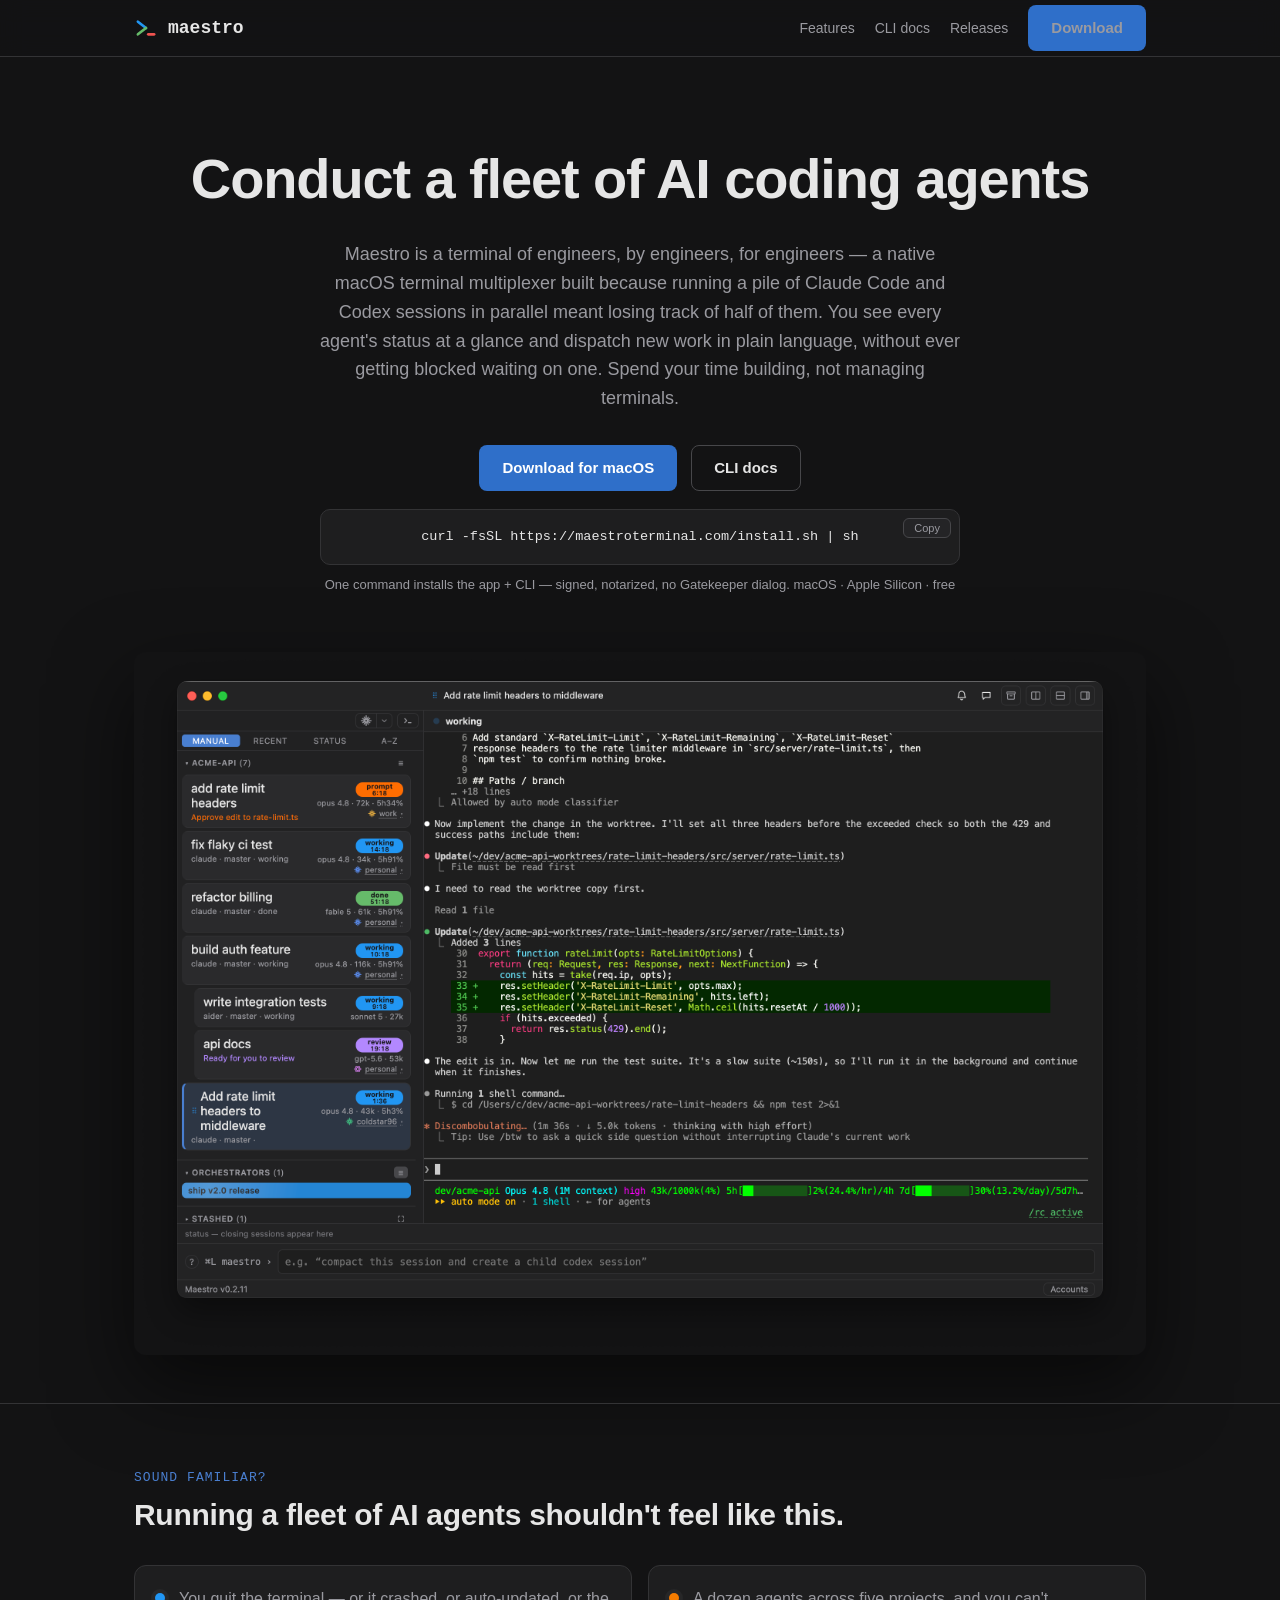
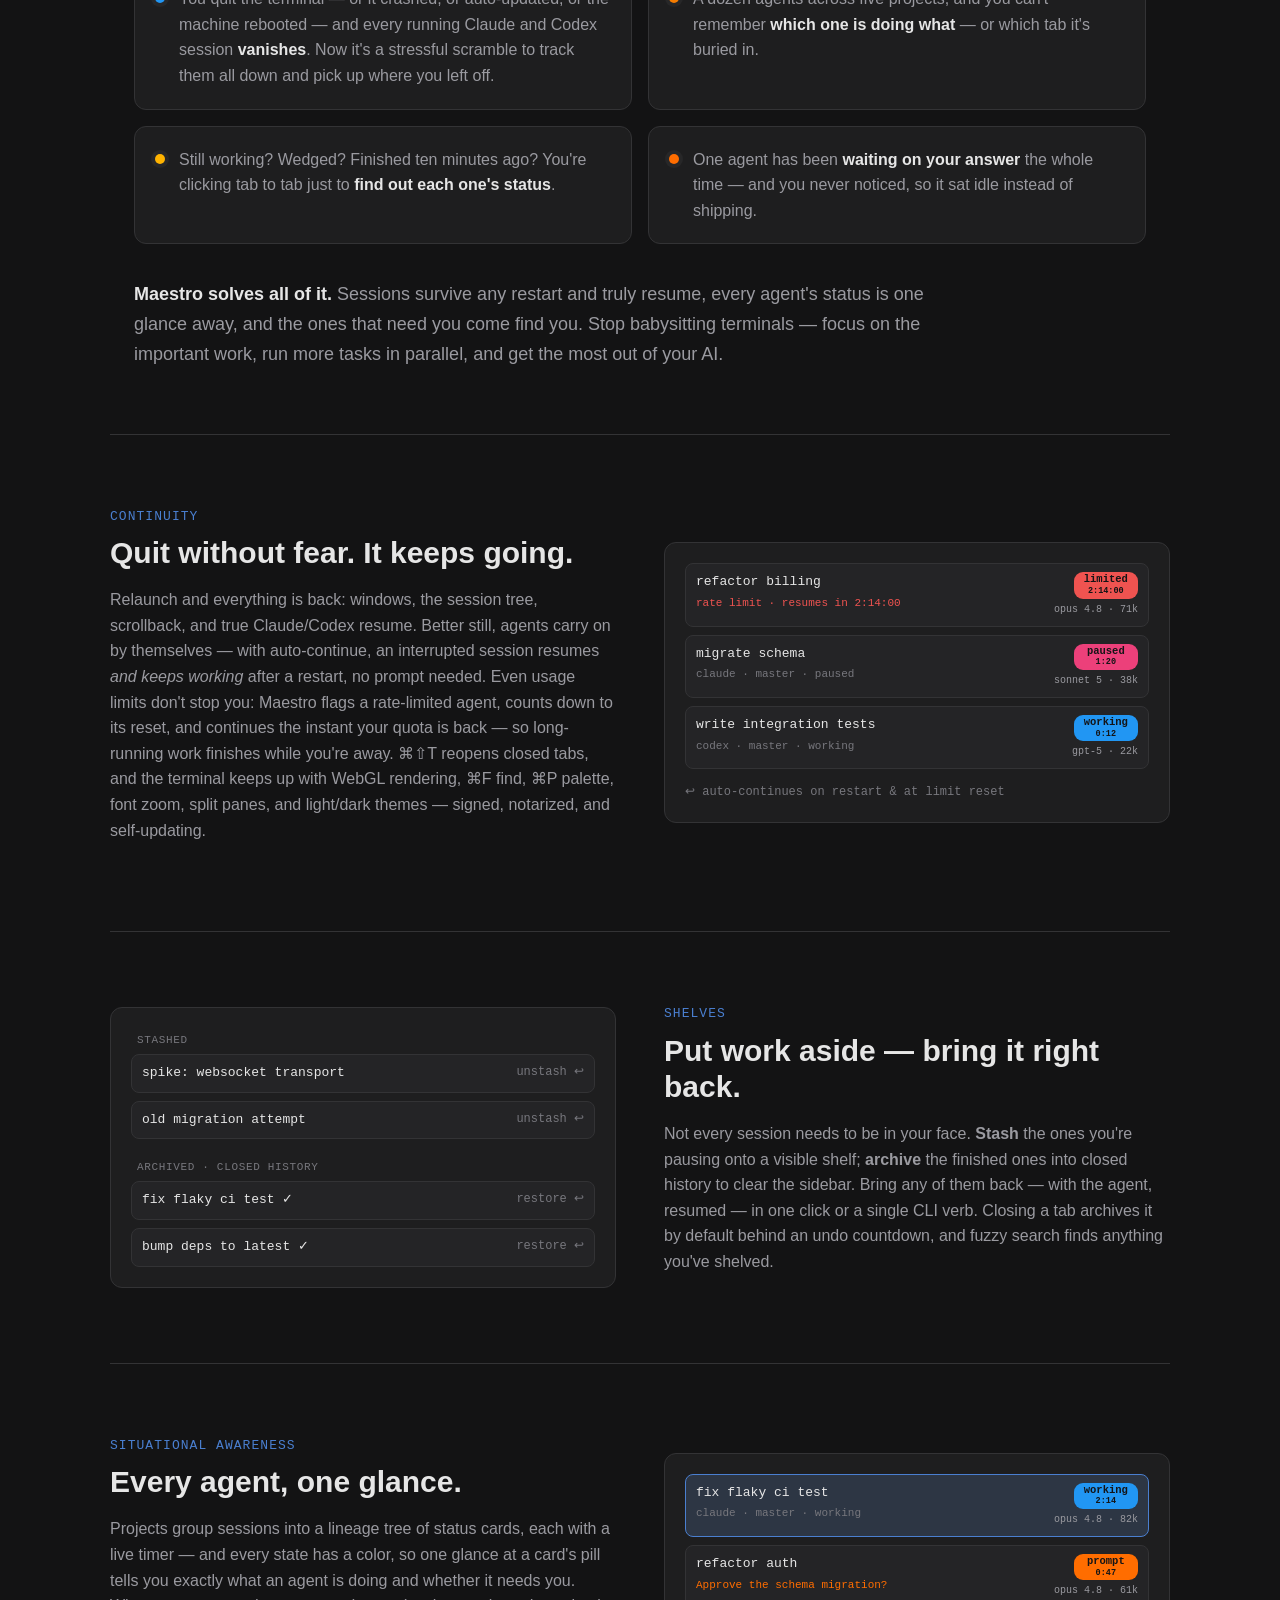
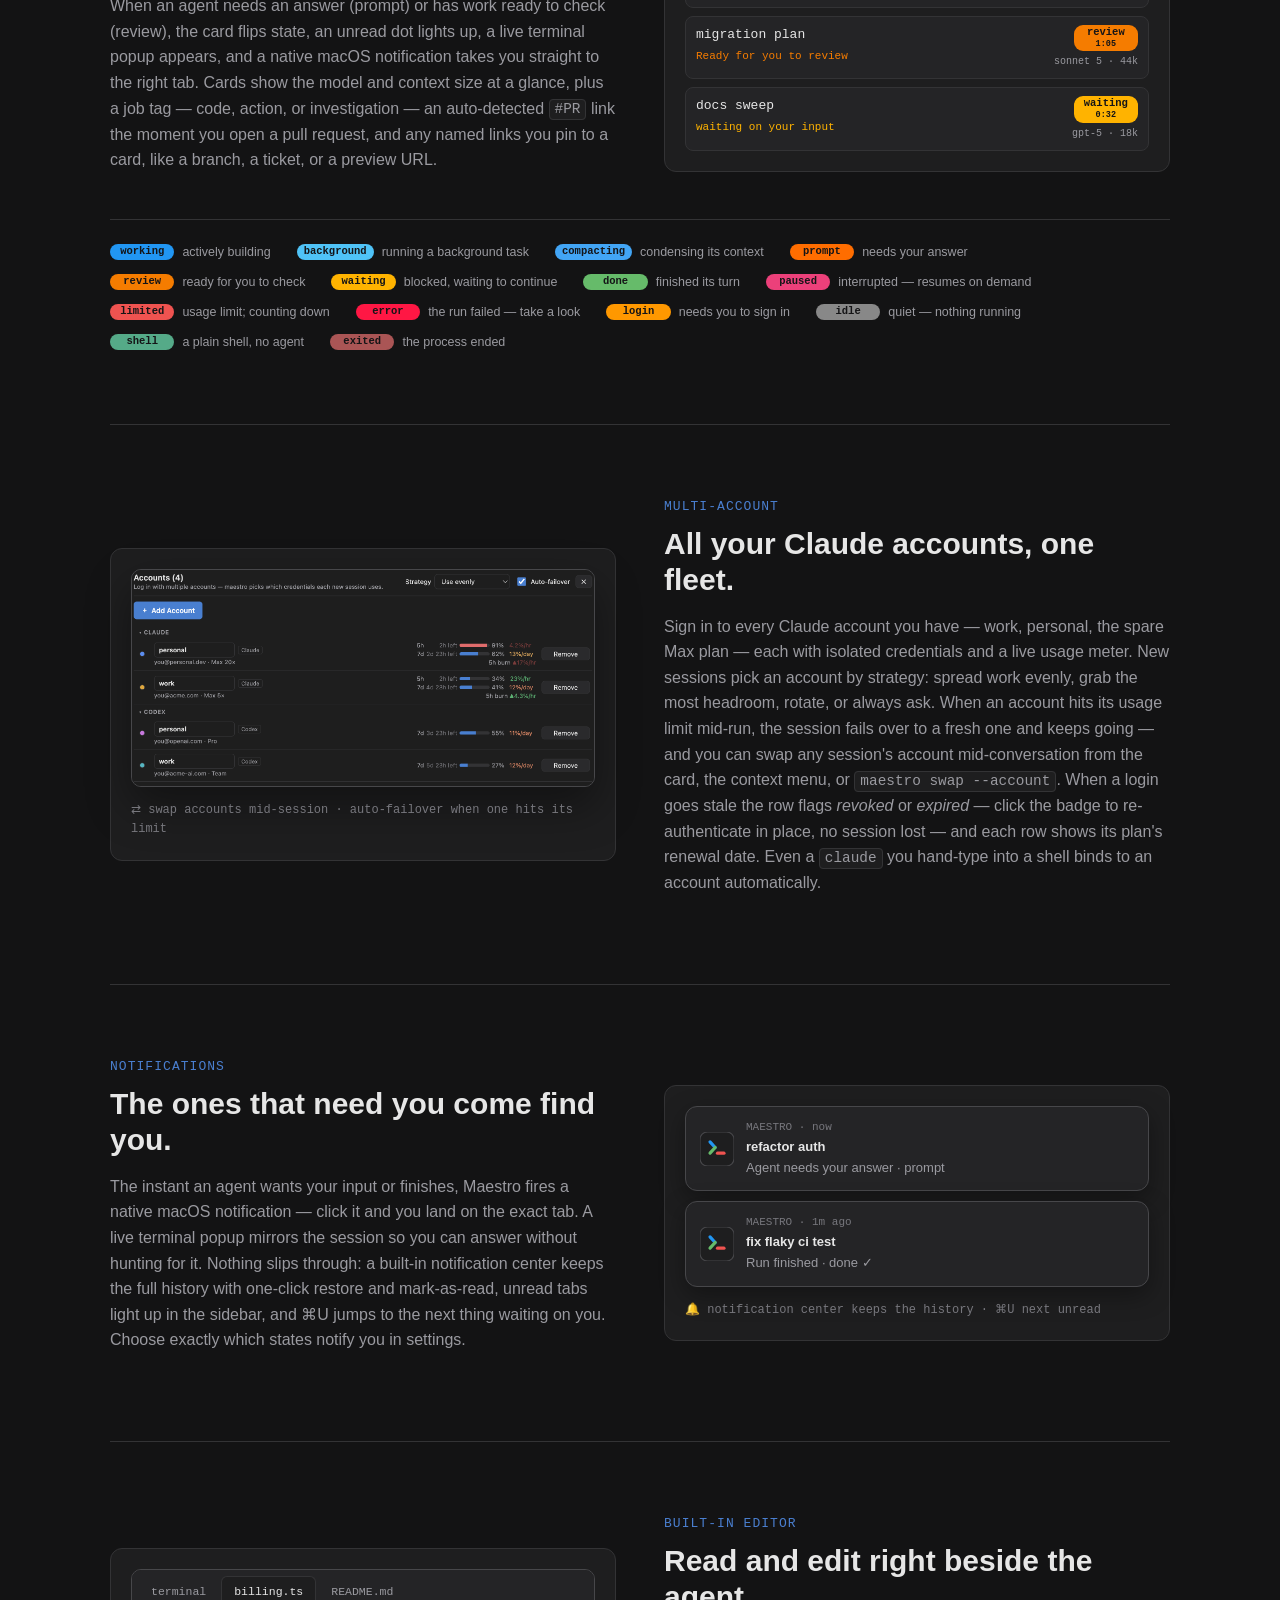
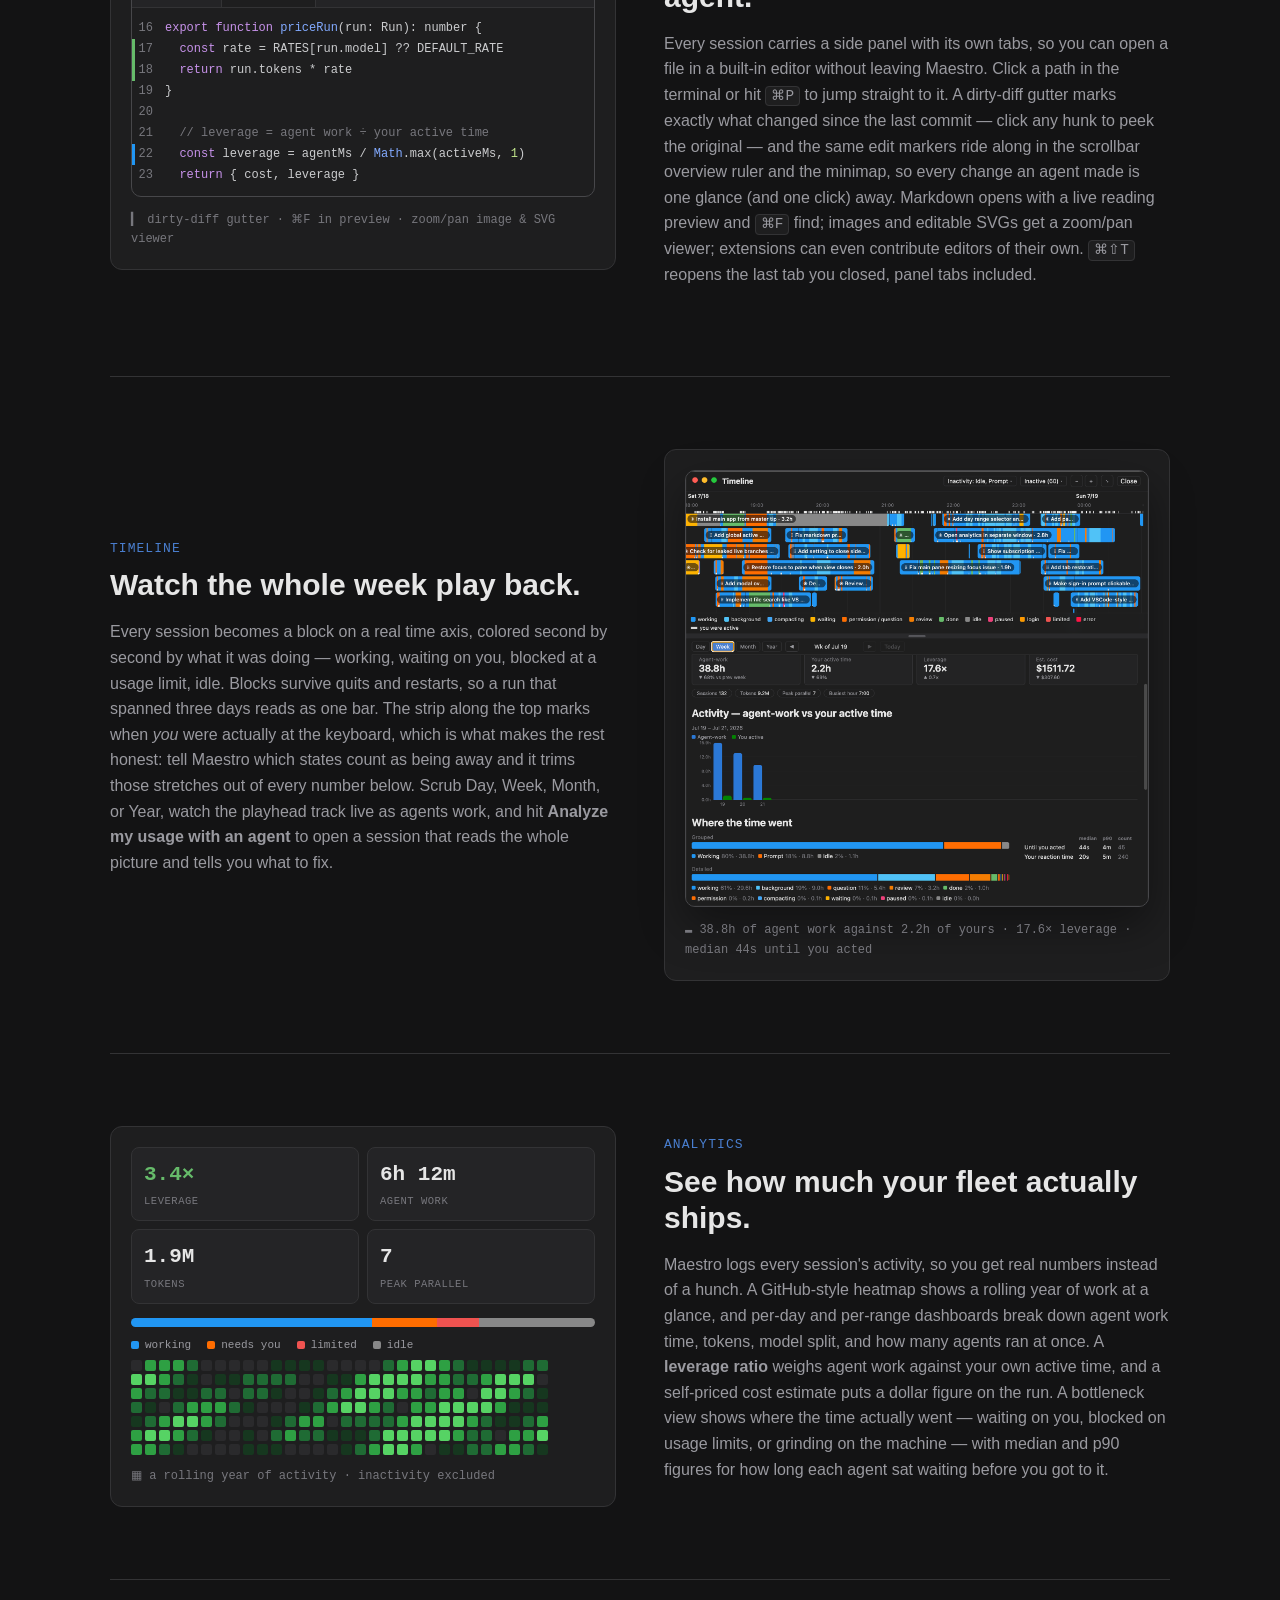
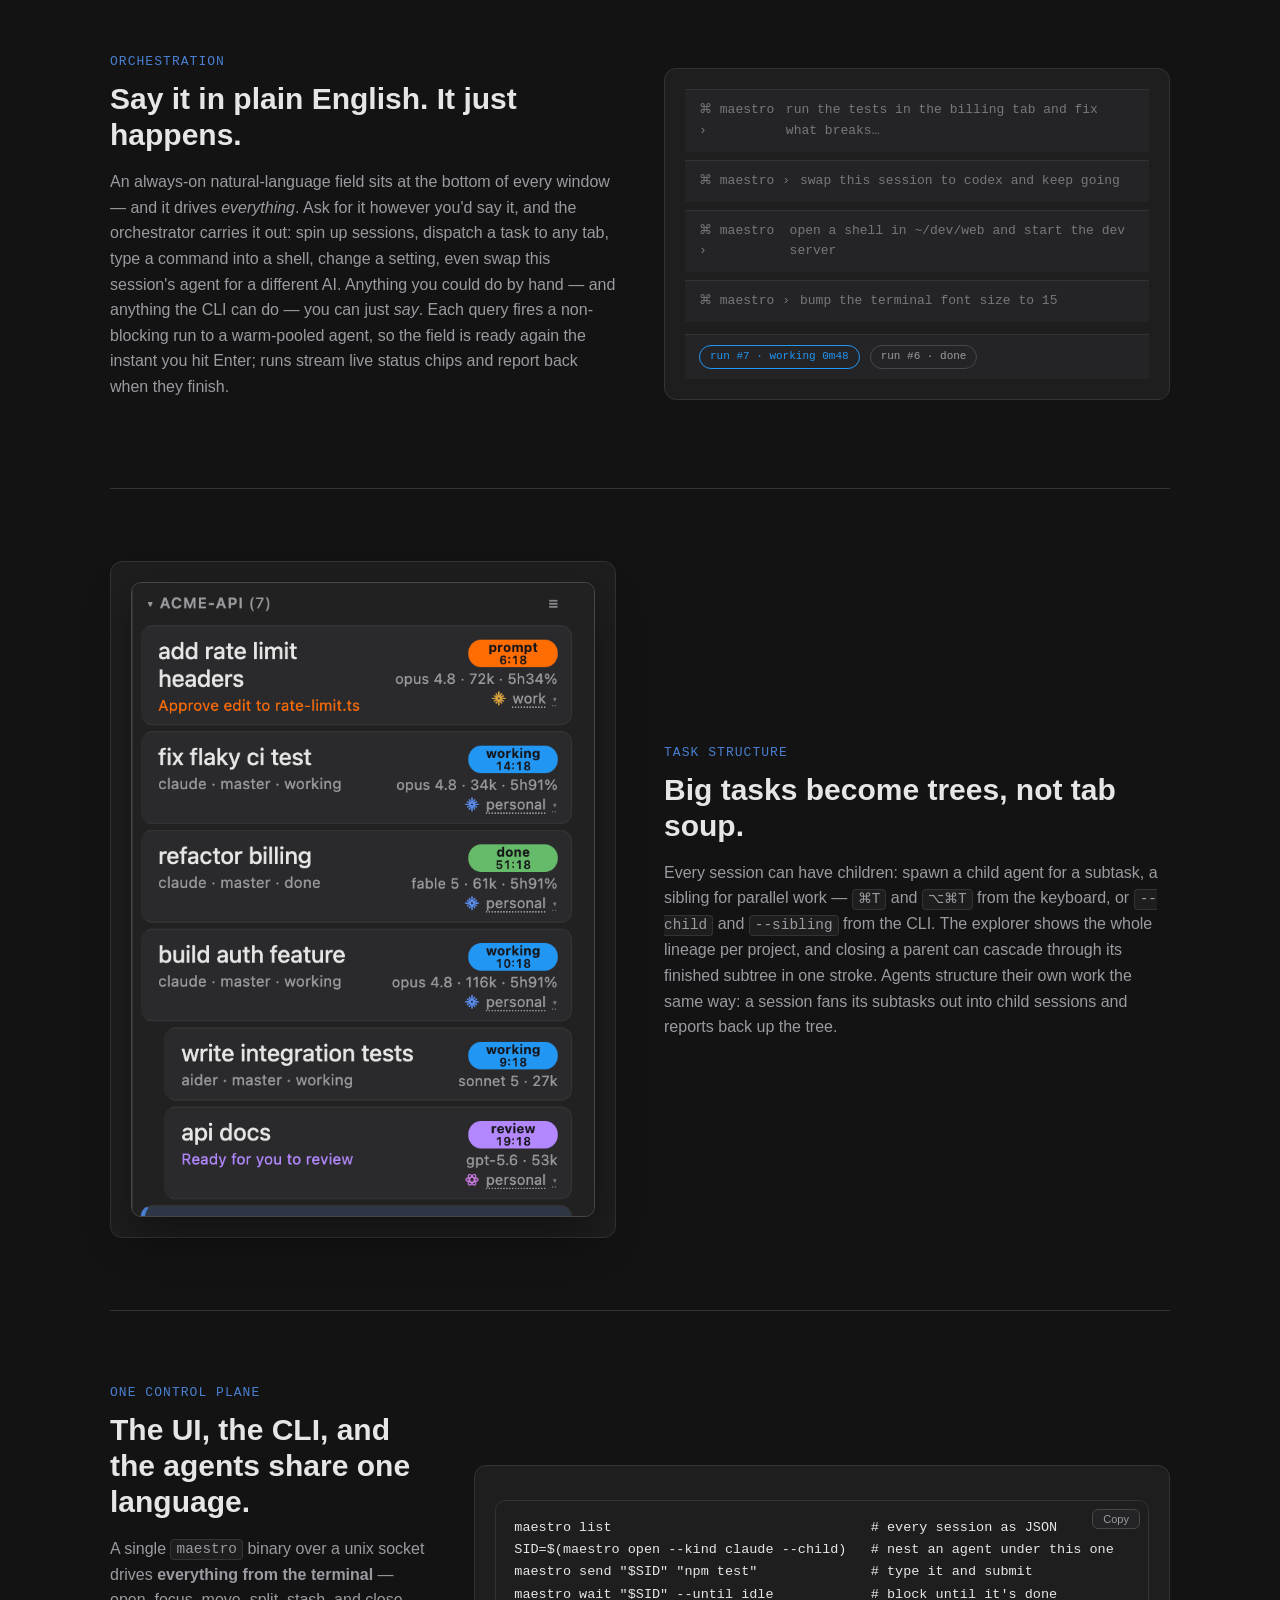
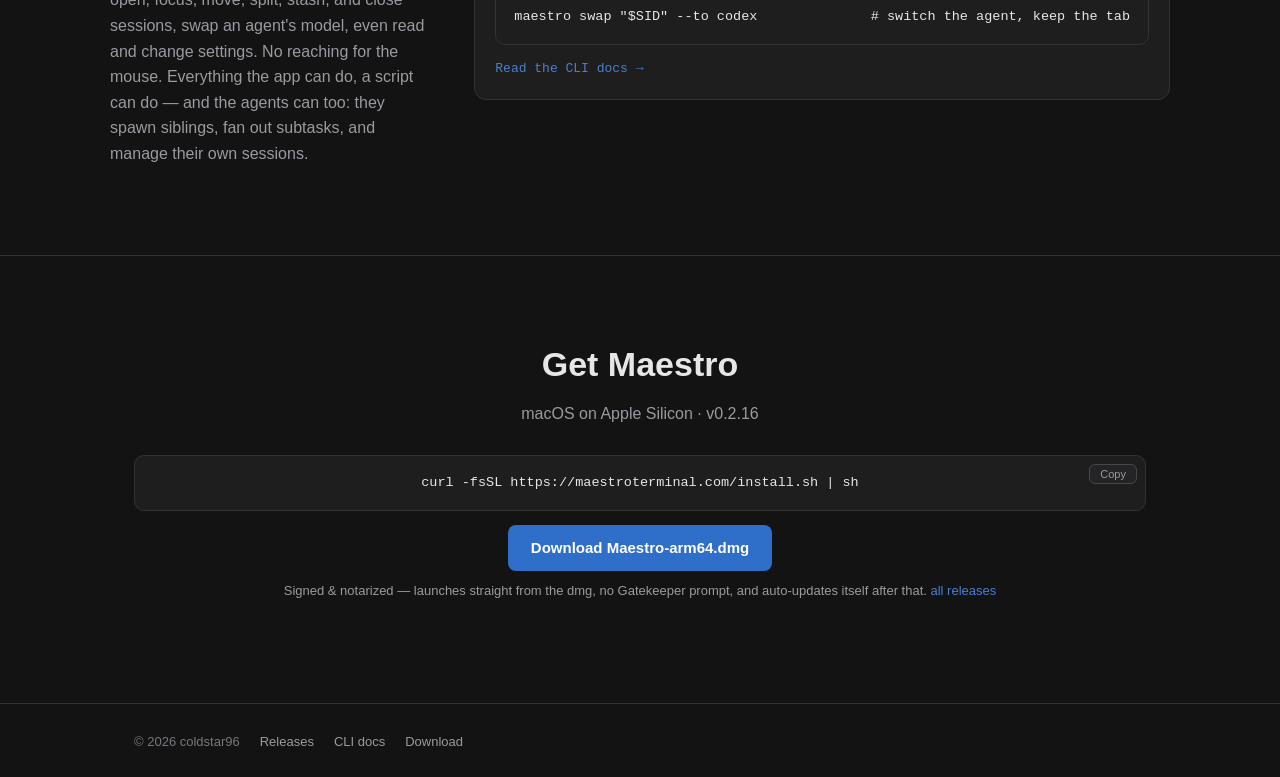
==== commit 6f77a8de: "docs(site): add Timeline section with the real analytics window shot Co-Authored-By: Claude Opus 4.8" ====
--- a/index.html
+++ b/index.html
@@ -217,9 +217,21 @@
 
     <section class="feature container">
       <div class="feature-text">
+        <div class="feature-kicker">Timeline</div>
+        <h2>Watch the whole week play back.</h2>
+        <p>Every session becomes a block on a real time axis, colored second by second by what it was doing — working, waiting on you, blocked at a usage limit, idle. Blocks survive quits and restarts, so a run that spanned three days reads as one bar. The strip along the top marks when <em>you</em> were actually at the keyboard, which is what makes the rest honest: tell Maestro which states count as being away and it trims those stretches out of every number below. Scrub Day, Week, Month, or Year, watch the playhead track live as agents work, and hit <strong>Analyze my usage with an agent</strong> to open a session that reads the whole picture and tells you what to fix.</p>
+      </div>
+      <div class="feature-visual">
+        <img class="feature-shot" src="assets/timeline.png?v=20260721" width="1720" height="1621" alt="Maestro's Timeline window: a week of agent sessions as colored blocks on a time axis with an activity band showing when the user was at the keyboard, above a dashboard of agent-work, active time, leverage and cost, an agent-work vs active-time chart, and a 'Where the time went' status breakdown." loading="lazy">
+        <div style="margin-top:14px;color:var(--subtle);font-size:12px;">▬ 38.8h of agent work against 2.2h of yours · 17.6× leverage · median 44s until you acted</div>
+      </div>
+    </section>
+
+    <section class="feature container feature--flip">
+      <div class="feature-text">
         <div class="feature-kicker">Analytics</div>
         <h2>See how much your fleet actually ships.</h2>
-        <p>Maestro logs every session's activity, so you get real numbers instead of a hunch. A GitHub-style heatmap shows a rolling year of work at a glance, and per-day and per-range dashboards break down agent work time, tokens, model split, and how many agents ran at once. A <strong>leverage ratio</strong> weighs agent work against your own active time, and a self-priced cost estimate puts a dollar figure on the run. A bottleneck view shows where the time actually went — waiting on you, blocked on usage limits, or grinding on the machine — and your away-from-keyboard stretches are excluded, so the numbers reflect real work, not the hours your laptop sat open.</p>
+        <p>Maestro logs every session's activity, so you get real numbers instead of a hunch. A GitHub-style heatmap shows a rolling year of work at a glance, and per-day and per-range dashboards break down agent work time, tokens, model split, and how many agents ran at once. A <strong>leverage ratio</strong> weighs agent work against your own active time, and a self-priced cost estimate puts a dollar figure on the run. A bottleneck view shows where the time actually went — waiting on you, blocked on usage limits, or grinding on the machine — with median and p90 figures for how long each agent sat waiting before you got to it.</p>
       </div>
       <div class="feature-visual">
         <div class="mock-kpis">
@@ -276,7 +288,7 @@
       </div>
     </section>
 
-    <section class="feature container feature--flip">
+    <section class="feature container">
       <div class="feature-text">
         <div class="feature-kicker">Orchestration</div>
         <h2>Say it in plain English. It just happens.</h2>
@@ -294,7 +306,7 @@
       </div>
     </section>
 
-    <section class="feature container">
+    <section class="feature container feature--flip">
       <div class="feature-text">
         <div class="feature-kicker">Task structure</div>
         <h2>Big tasks become trees, not tab soup.</h2>
@@ -305,7 +317,7 @@
       </div>
     </section>
 
-    <section class="feature container feature--flip">
+    <section class="feature container">
       <div class="feature-text">
         <div class="feature-kicker">One control plane</div>
         <h2>The UI, the CLI, and the agents share one language.</h2>
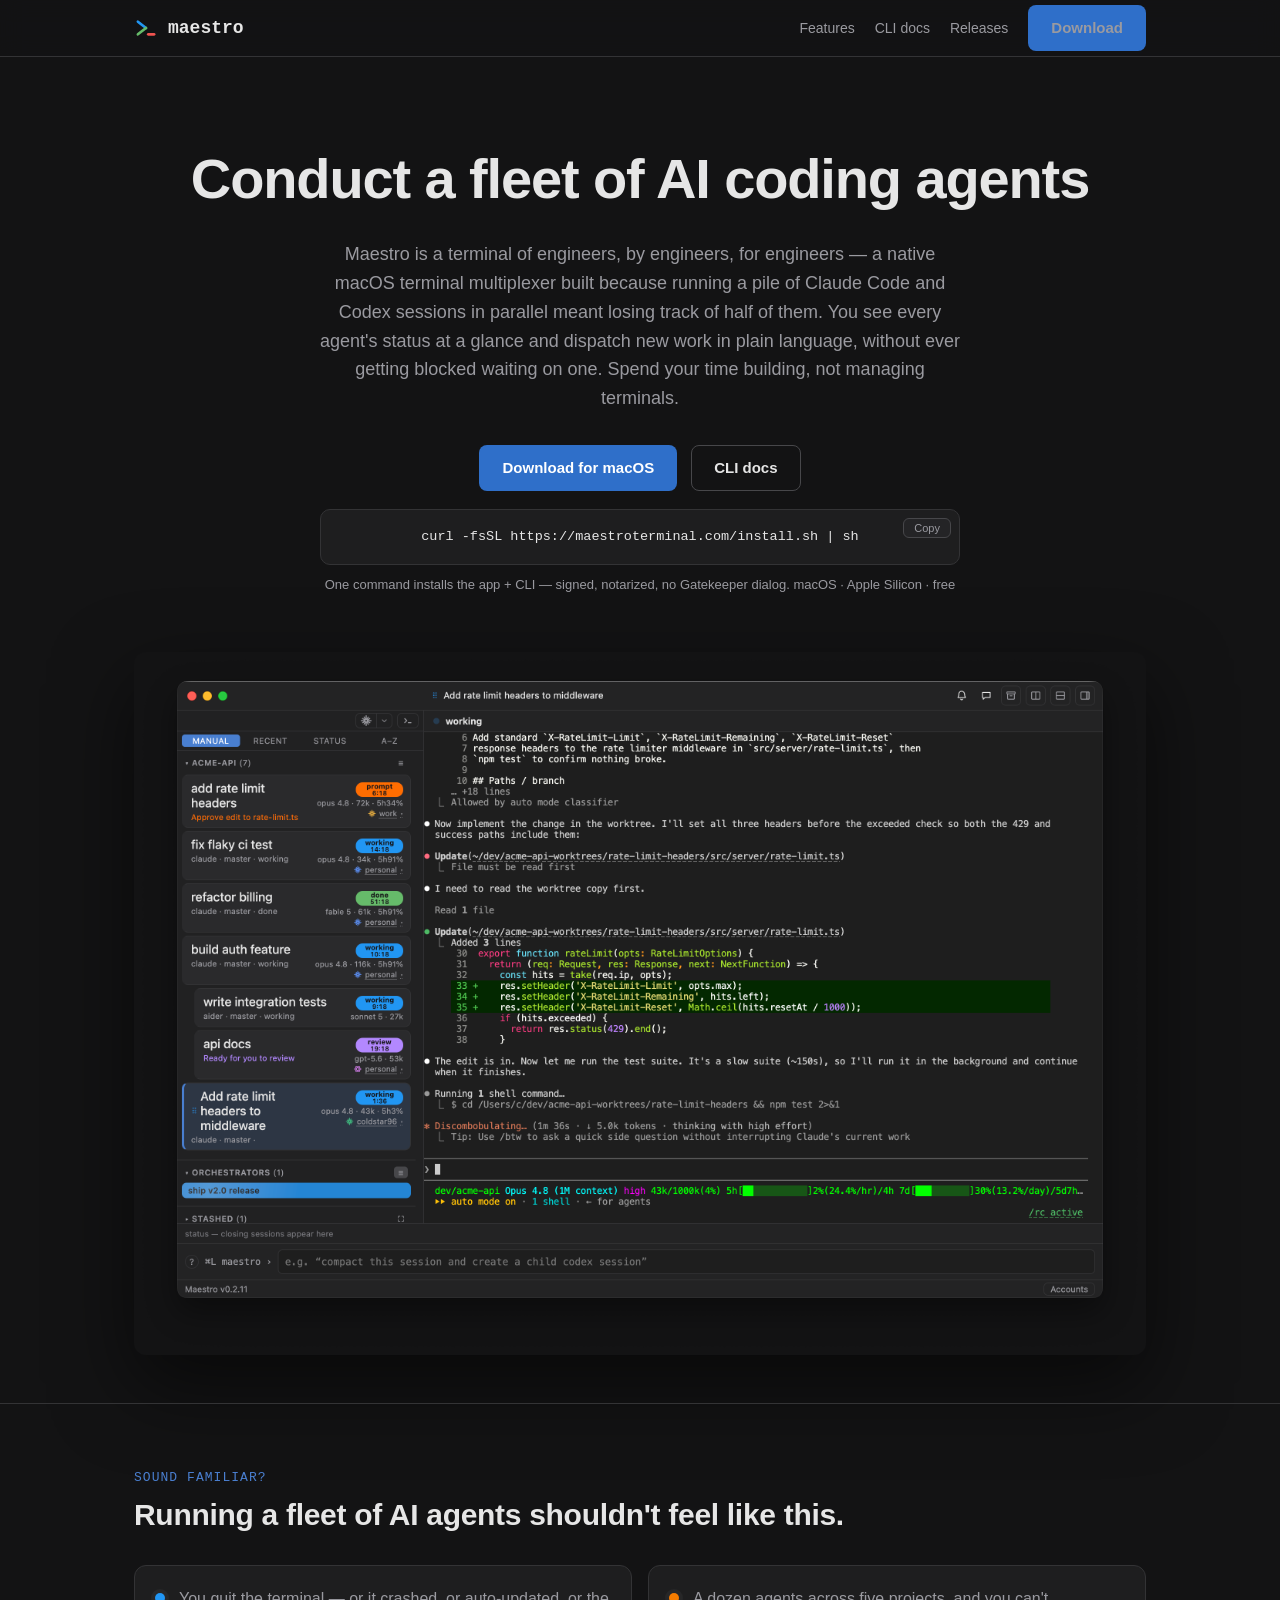
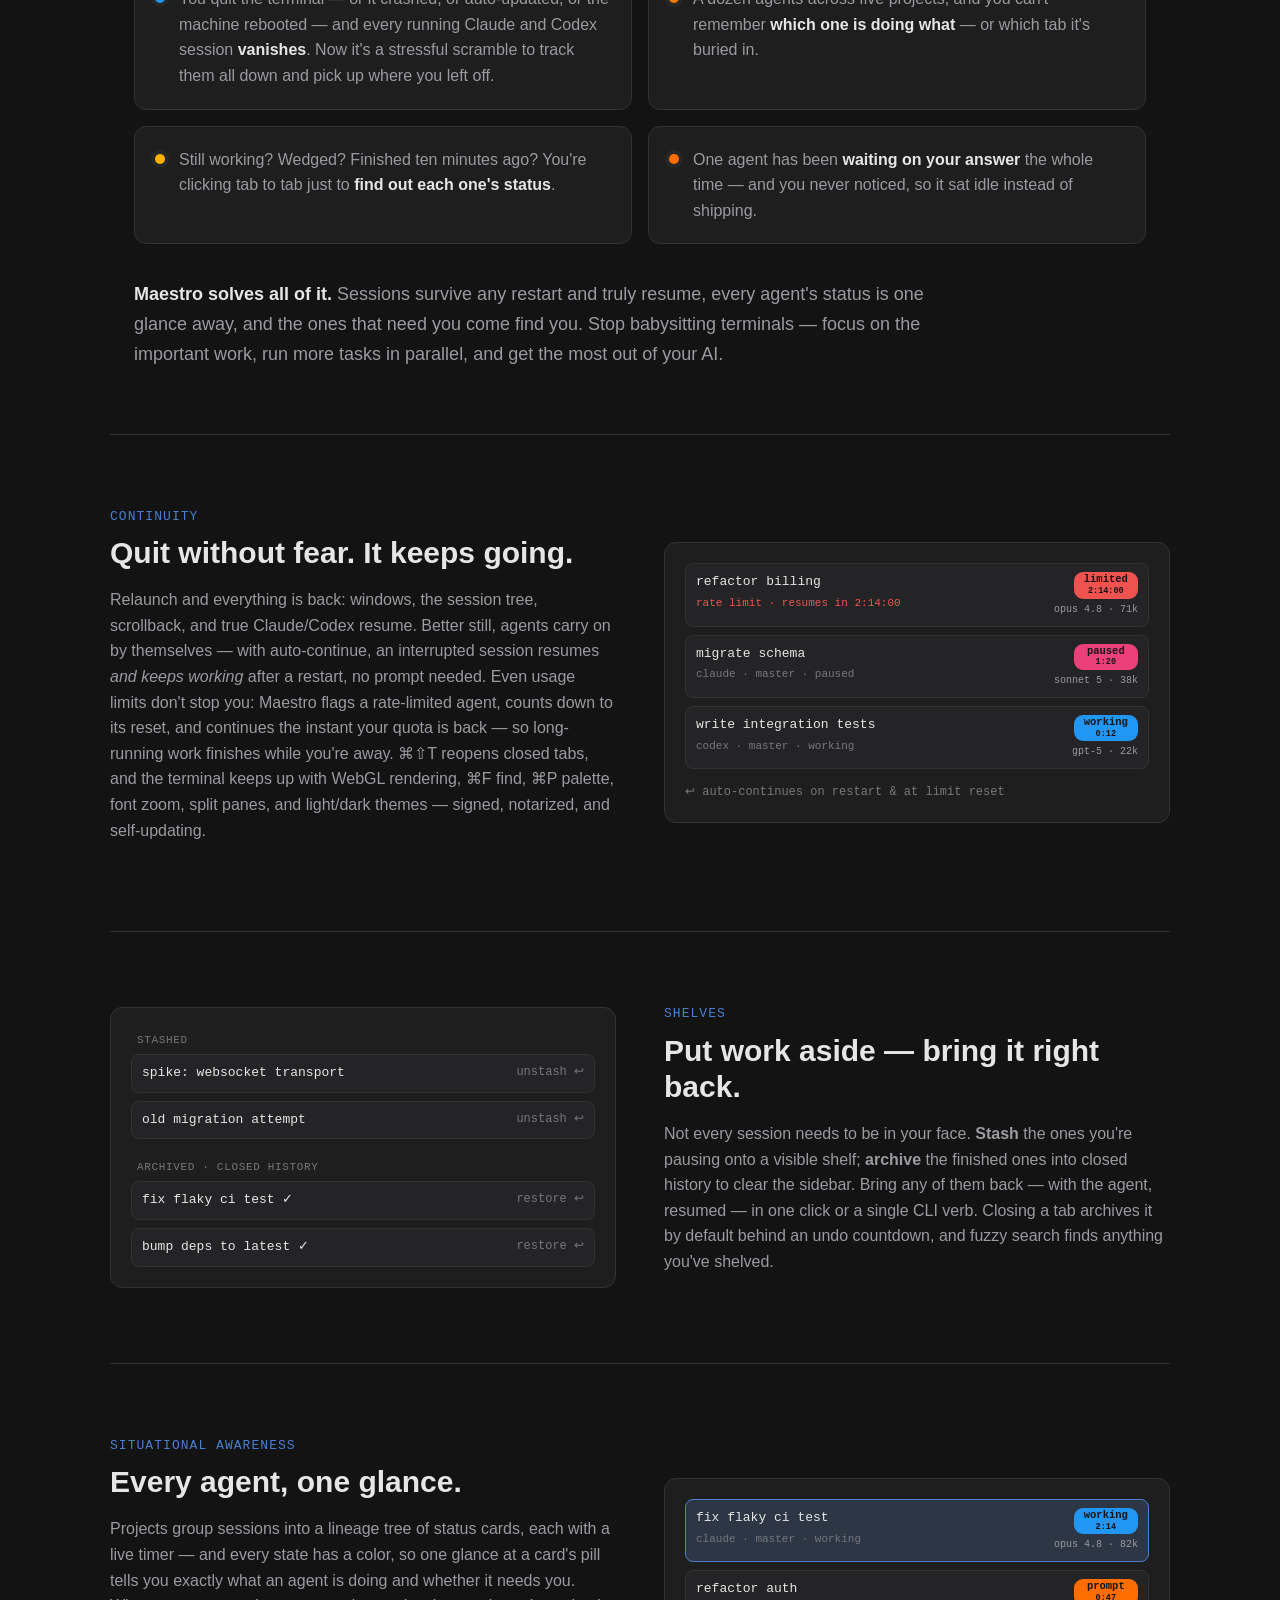
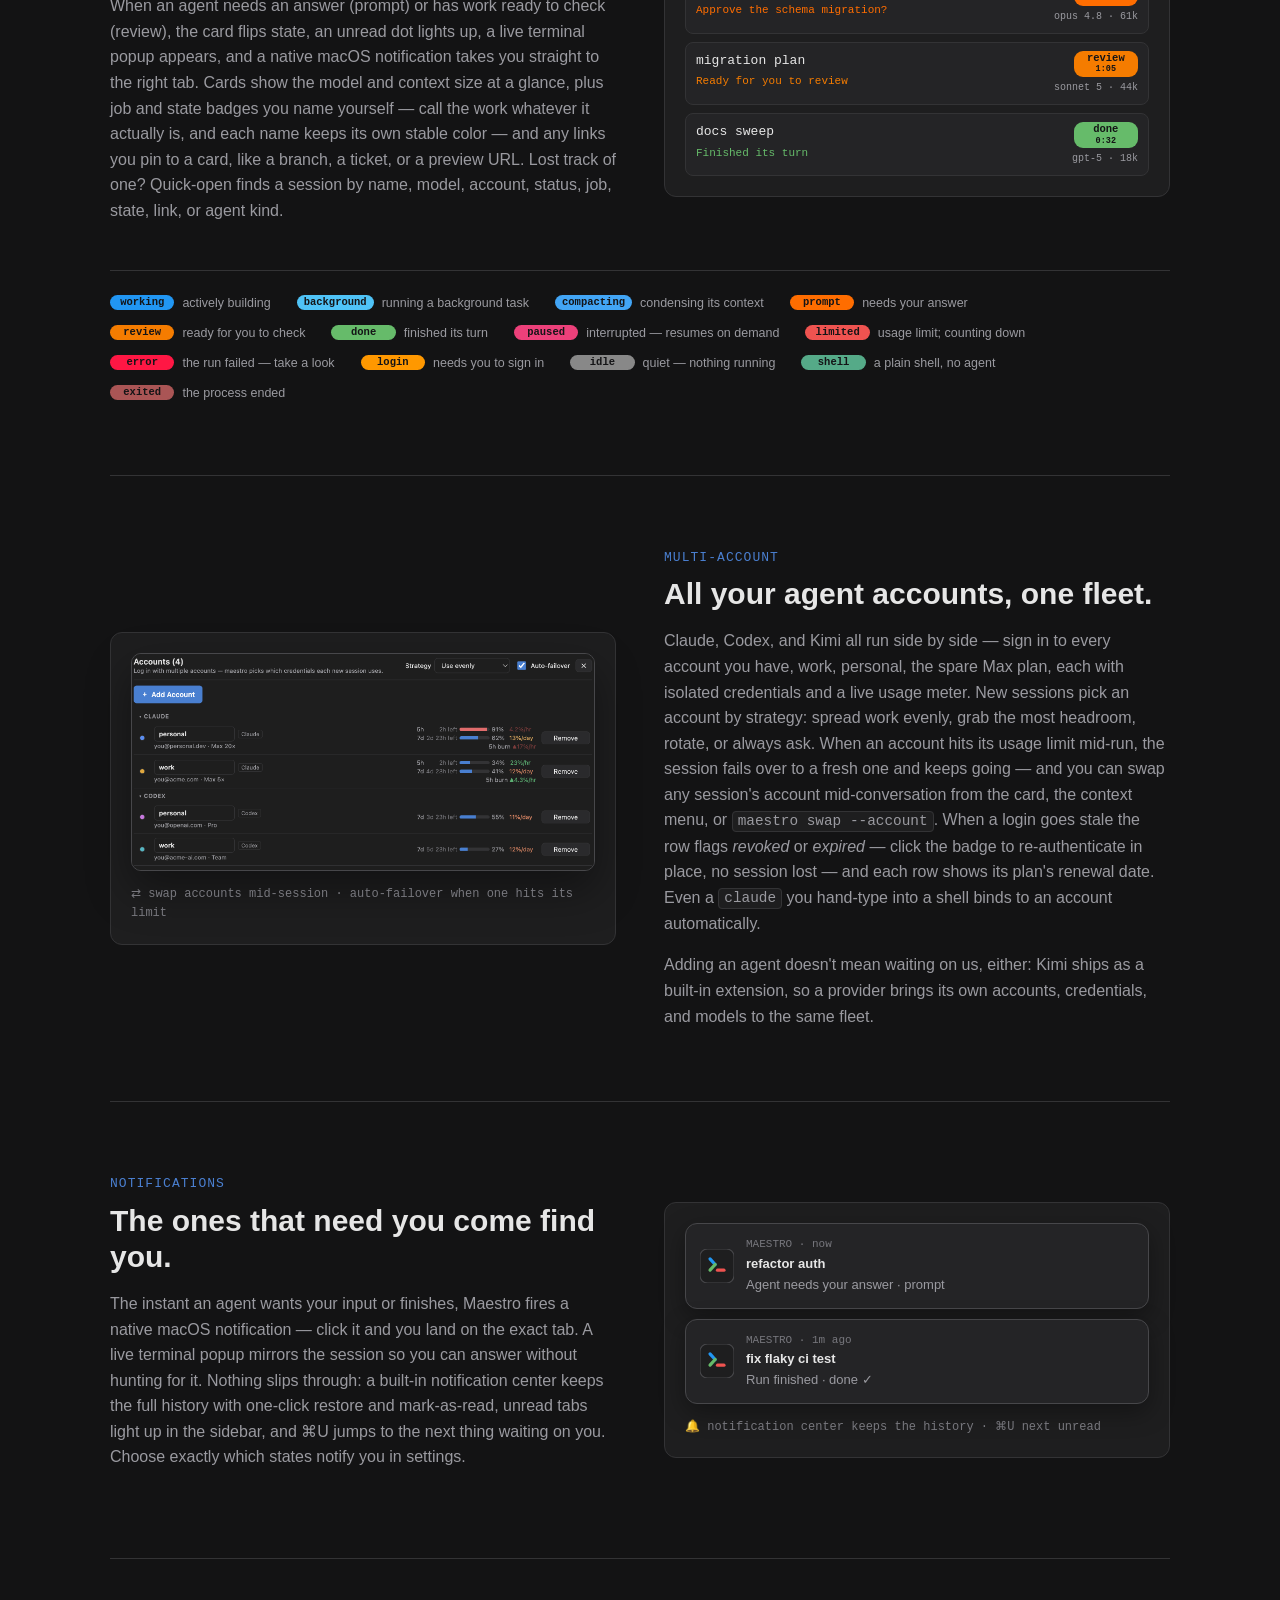
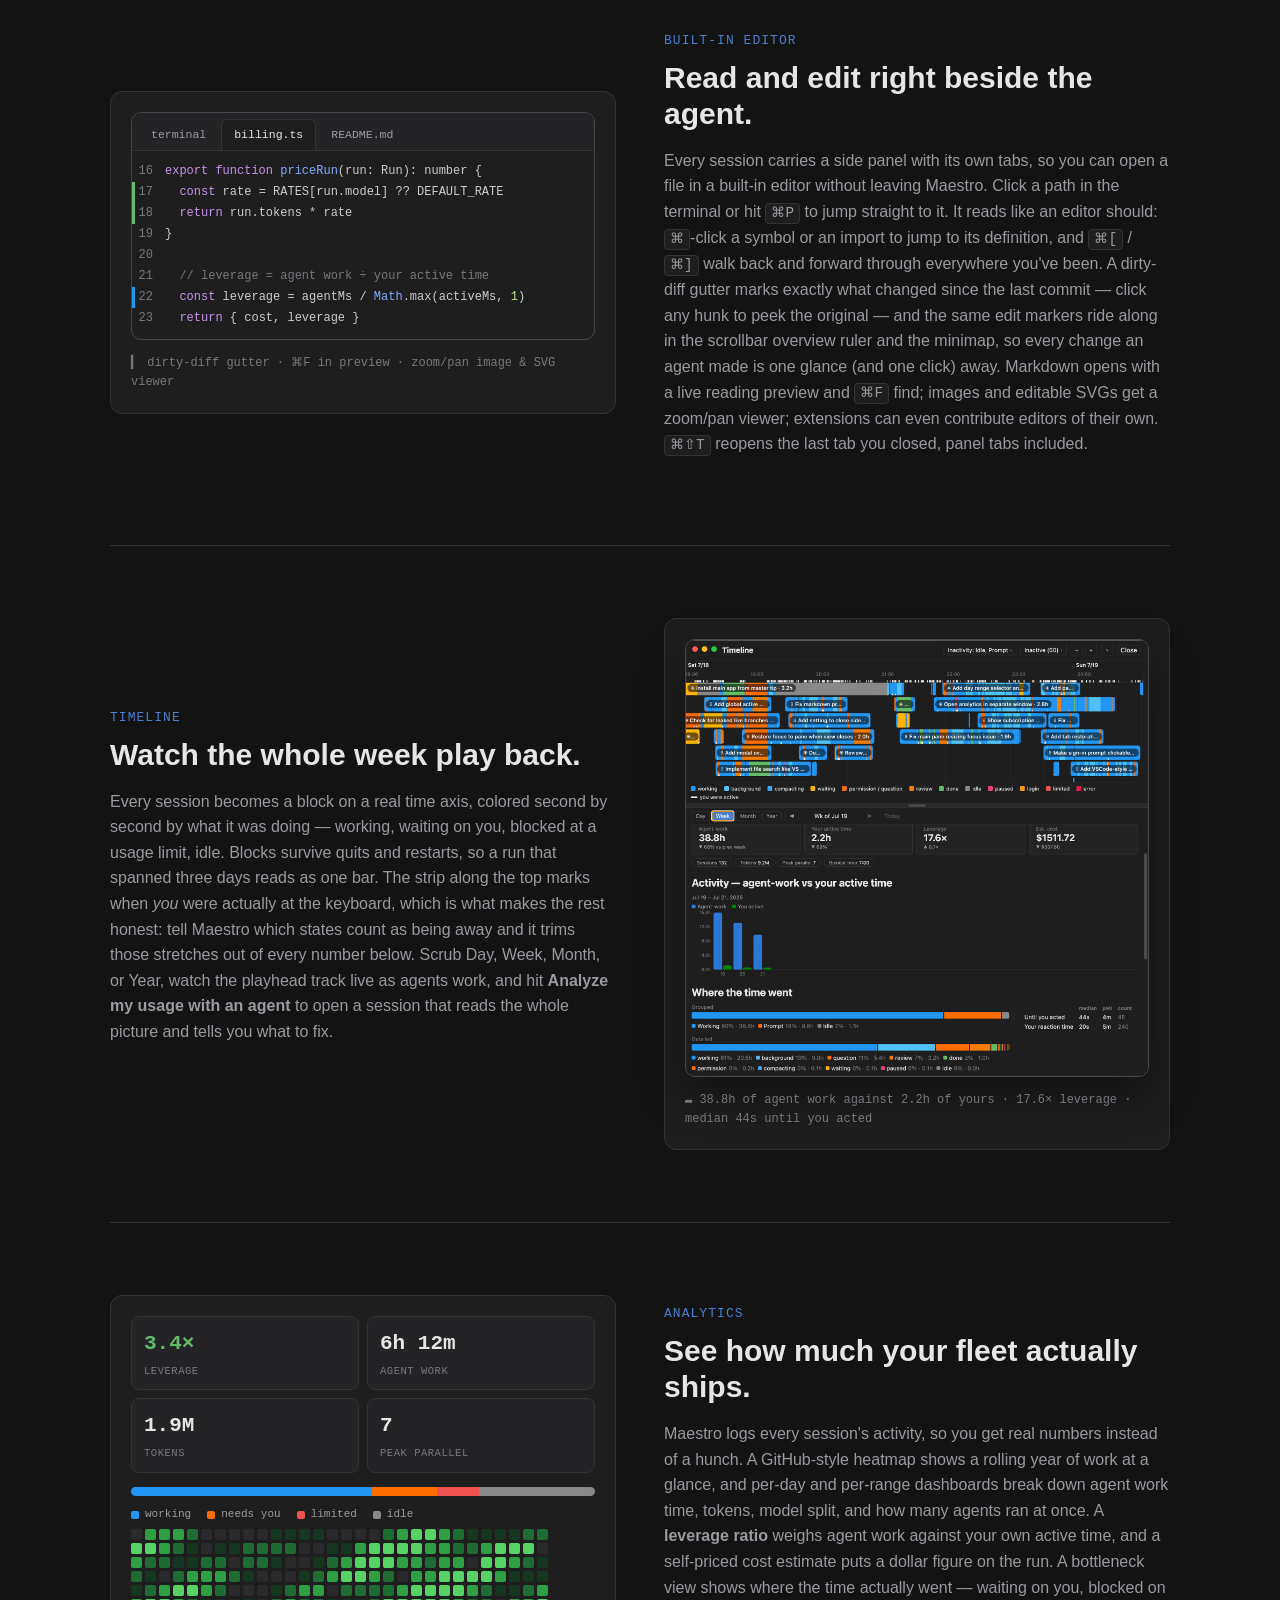
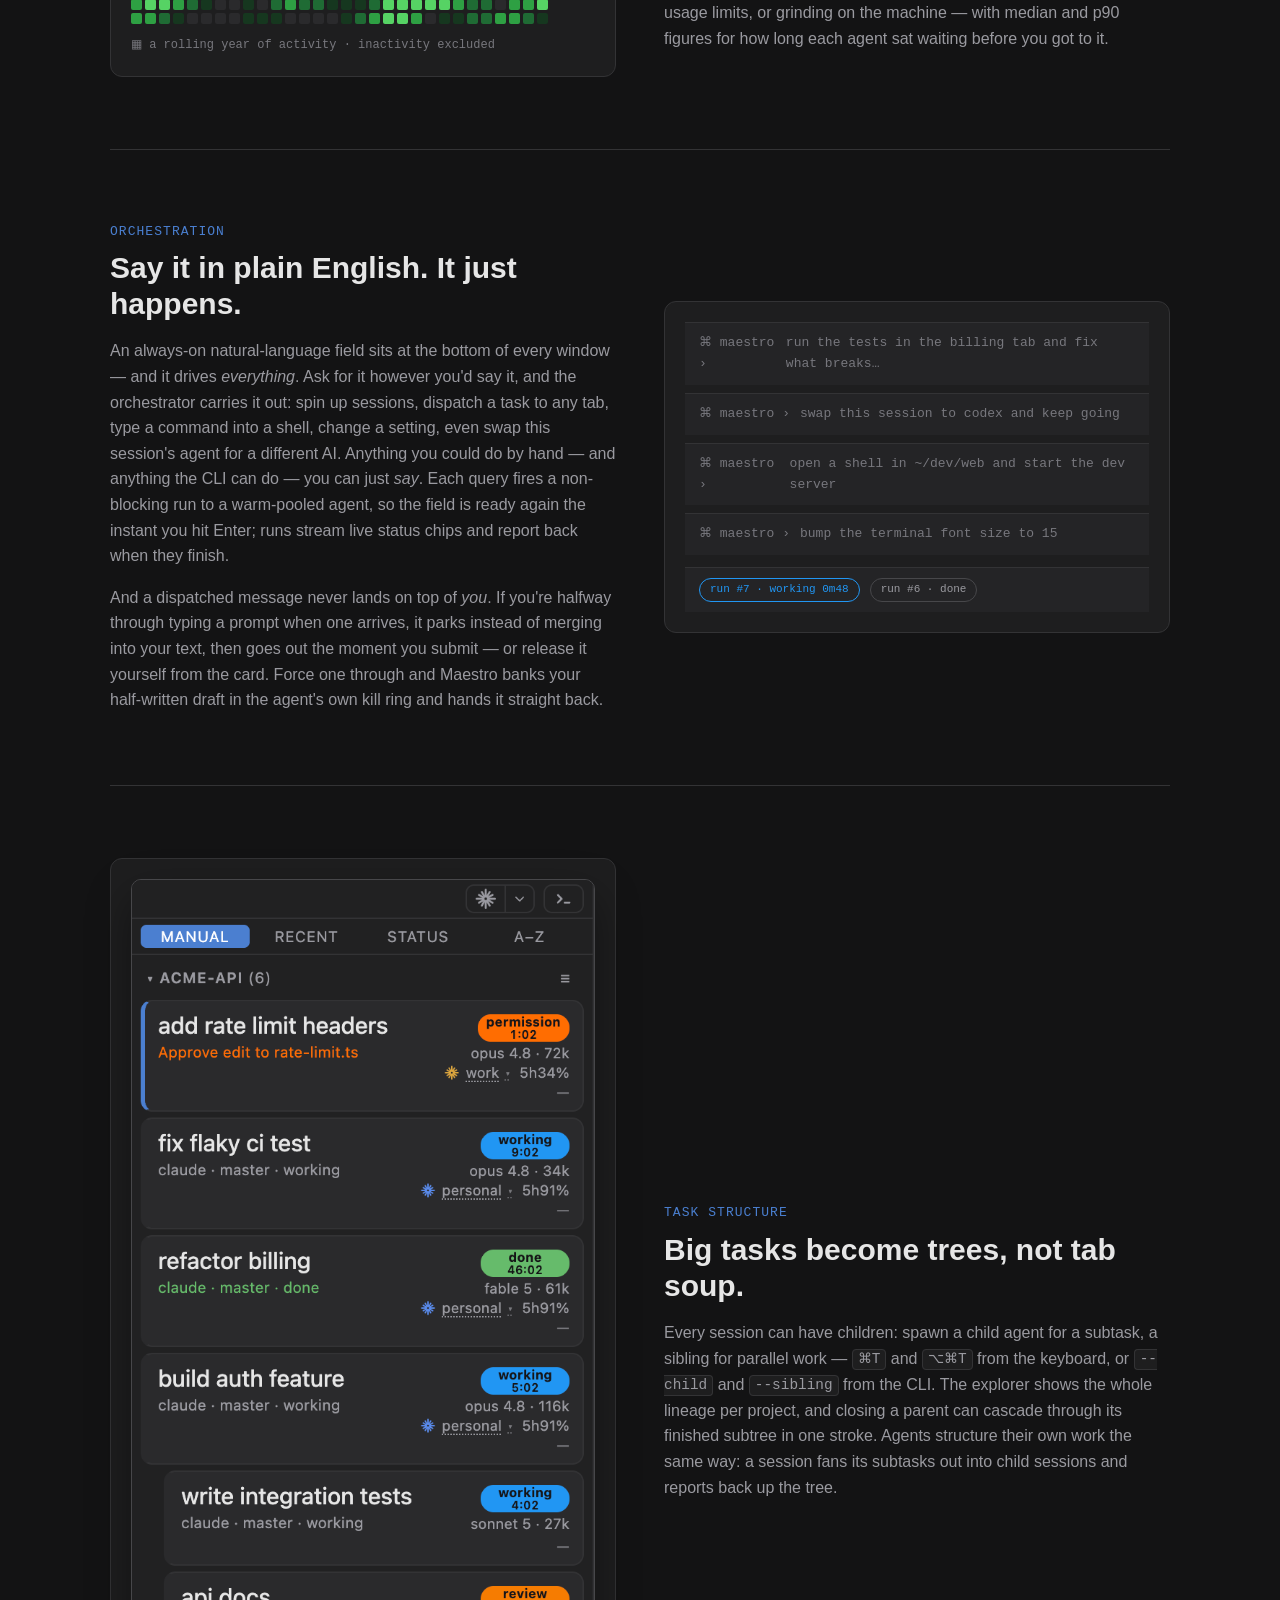
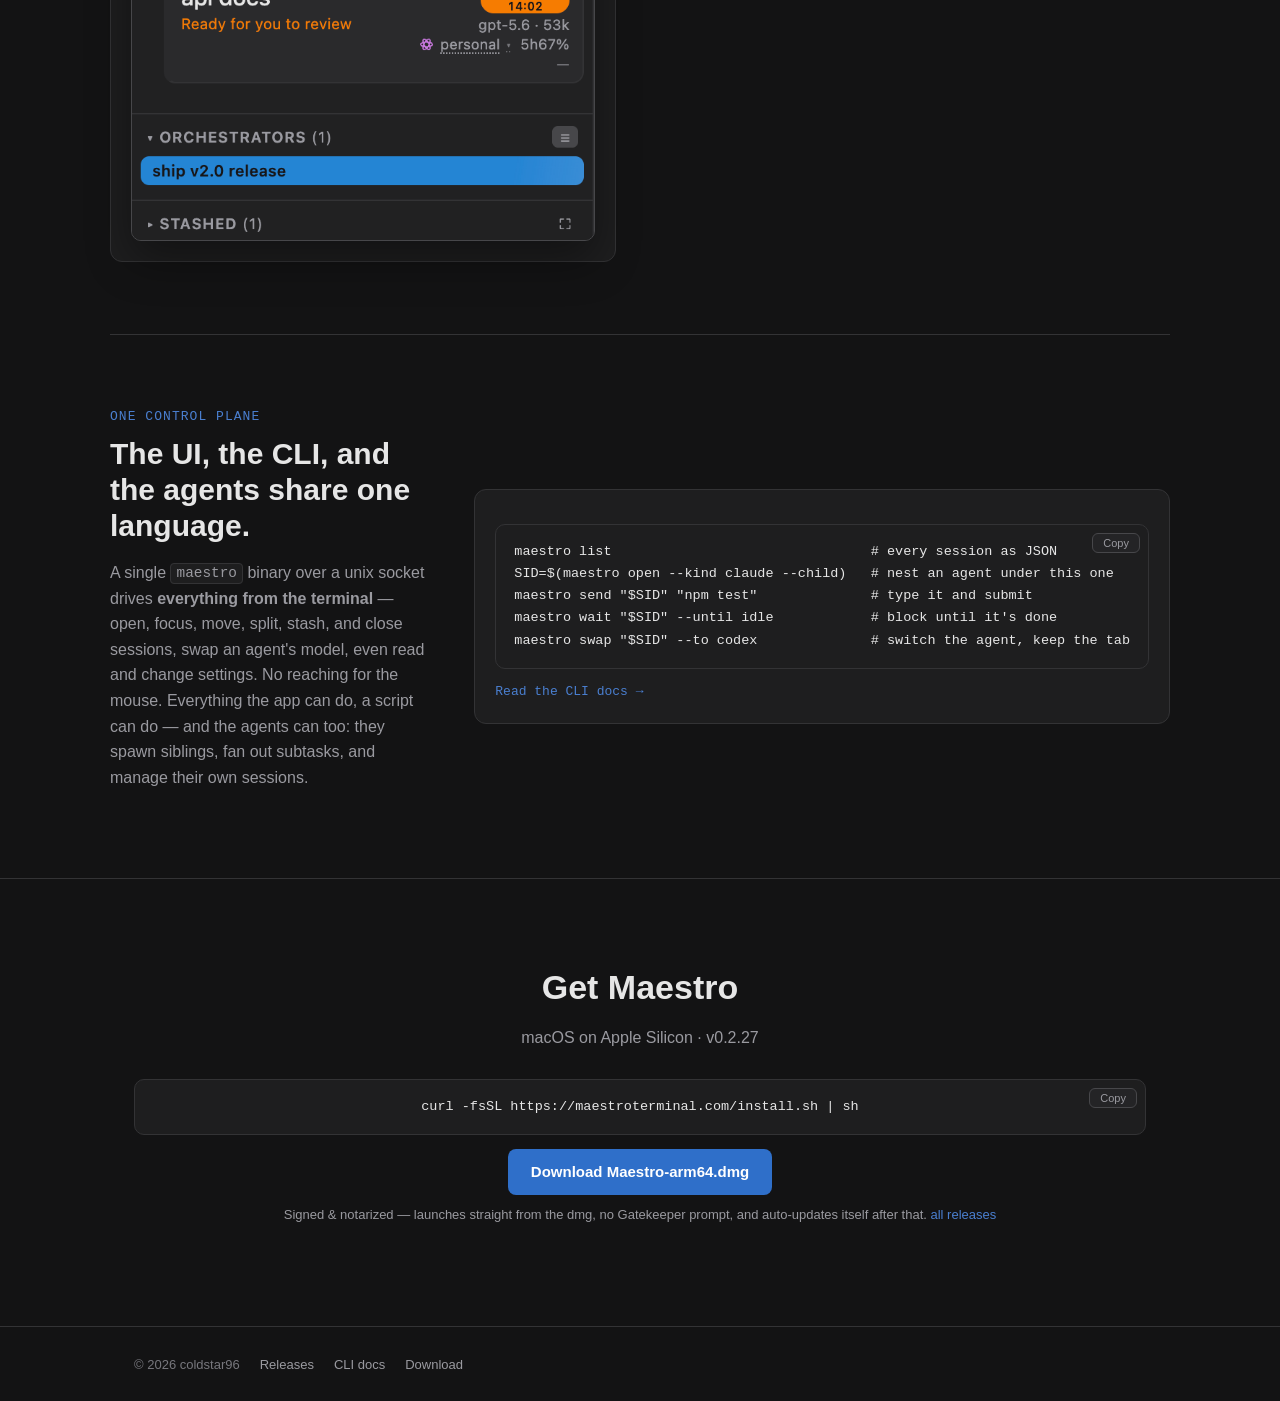
==== commit 84320f0a: "docs(site): refresh for v0.2.27 — parked messages, Kimi, editor nav, CLI sync The site had drifted 9" ====
--- a/index.html
+++ b/index.html
@@ -110,7 +110,7 @@
       <div class="feature-text">
         <div class="feature-kicker">Situational awareness</div>
         <h2>Every agent, one glance.</h2>
-        <p>Projects group sessions into a lineage tree of status cards, each with a live timer — and every state has a color, so one glance at a card's pill tells you exactly what an agent is doing and whether it needs you. When an agent needs an answer (prompt) or has work ready to check (review), the card flips state, an unread dot lights up, a live terminal popup appears, and a native macOS notification takes you straight to the right tab. Cards show the model and context size at a glance, plus a job tag — code, action, or investigation — an auto-detected <code>#PR</code> link the moment you open a pull request, and any named links you pin to a card, like a branch, a ticket, or a preview URL.</p>
+        <p>Projects group sessions into a lineage tree of status cards, each with a live timer — and every state has a color, so one glance at a card's pill tells you exactly what an agent is doing and whether it needs you. When an agent needs an answer (prompt) or has work ready to check (review), the card flips state, an unread dot lights up, a live terminal popup appears, and a native macOS notification takes you straight to the right tab. Cards show the model and context size at a glance, plus job and state badges you name yourself — call the work whatever it actually is, and each name keeps its own stable color — and any links you pin to a card, like a branch, a ticket, or a preview URL. Lost track of one? Quick-open finds a session by name, model, account, status, job, state, link, or agent kind.</p>
       </div>
       <div class="feature-visual">
         <div class="mock-card mock-card--selected">
@@ -126,8 +126,8 @@
           <div class="mock-card-side"><span class="pill pill--review"><span class="pill-status">review</span><span class="pill-time">1:05</span></span><span class="mock-meta">sonnet 5 · 44k</span></div>
         </div>
         <div class="mock-card" style="margin-top:8px;">
-          <div class="mock-card-main"><div class="name">docs sweep</div><div class="mock-sub" style="color:var(--waiting)">waiting on your input</div></div>
-          <div class="mock-card-side"><span class="pill pill--waiting"><span class="pill-status">waiting</span><span class="pill-time">0:32</span></span><span class="mock-meta">gpt-5 · 18k</span></div>
+          <div class="mock-card-main"><div class="name">docs sweep</div><div class="mock-sub" style="color:var(--done)">Finished its turn</div></div>
+          <div class="mock-card-side"><span class="pill pill--done"><span class="pill-status">done</span><span class="pill-time">0:32</span></span><span class="mock-meta">gpt-5 · 18k</span></div>
         </div>
       </div>
       <div class="legend-strip">
@@ -136,7 +136,6 @@
         <div class="legend-chip"><span class="pill pill--compacting">compacting</span><span class="meaning">condensing its context</span></div>
         <div class="legend-chip"><span class="pill pill--prompt">prompt</span><span class="meaning">needs your answer</span></div>
         <div class="legend-chip"><span class="pill pill--review">review</span><span class="meaning">ready for you to check</span></div>
-        <div class="legend-chip"><span class="pill pill--waiting">waiting</span><span class="meaning">blocked, waiting to continue</span></div>
         <div class="legend-chip"><span class="pill pill--done">done</span><span class="meaning">finished its turn</span></div>
         <div class="legend-chip"><span class="pill pill--paused">paused</span><span class="meaning">interrupted — resumes on demand</span></div>
         <div class="legend-chip"><span class="pill pill--limited">limited</span><span class="meaning">usage limit; counting down</span></div>
@@ -151,8 +150,9 @@
     <section class="feature container feature--flip">
       <div class="feature-text">
         <div class="feature-kicker">Multi-account</div>
-        <h2>All your Claude accounts, one fleet.</h2>
-        <p>Sign in to every Claude account you have — work, personal, the spare Max plan — each with isolated credentials and a live usage meter. New sessions pick an account by strategy: spread work evenly, grab the most headroom, rotate, or always ask. When an account hits its usage limit mid-run, the session fails over to a fresh one and keeps going — and you can swap any session's account mid-conversation from the card, the context menu, or <code>maestro swap --account</code>. When a login goes stale the row flags <em>revoked</em> or <em>expired</em> — click the badge to re-authenticate in place, no session lost — and each row shows its plan's renewal date. Even a <code>claude</code> you hand-type into a shell binds to an account automatically.</p>
+        <h2>All your agent accounts, one fleet.</h2>
+        <p>Claude, Codex, and Kimi all run side by side — sign in to every account you have, work, personal, the spare Max plan, each with isolated credentials and a live usage meter. New sessions pick an account by strategy: spread work evenly, grab the most headroom, rotate, or always ask. When an account hits its usage limit mid-run, the session fails over to a fresh one and keeps going — and you can swap any session's account mid-conversation from the card, the context menu, or <code>maestro swap --account</code>. When a login goes stale the row flags <em>revoked</em> or <em>expired</em> — click the badge to re-authenticate in place, no session lost — and each row shows its plan's renewal date. Even a <code>claude</code> you hand-type into a shell binds to an account automatically.</p>
+        <p style="margin-bottom:0;">Adding an agent doesn't mean waiting on us, either: Kimi ships as a built-in extension, so a provider brings its own accounts, credentials, and models to the same fleet.</p>
       </div>
       <div class="feature-visual">
         <img class="feature-shot" src="assets/accounts.png?v=20260713c" width="1717" height="803" alt="Maestro's Accounts panel: two Claude and two Codex accounts, each with its own credentials, plan, and live usage meters, plus a session-assignment strategy and auto-failover toggle." loading="lazy">
@@ -191,7 +191,7 @@
       <div class="feature-text">
         <div class="feature-kicker">Built-in editor</div>
         <h2>Read and edit right beside the agent.</h2>
-        <p>Every session carries a side panel with its own tabs, so you can open a file in a built-in editor without leaving Maestro. Click a path in the terminal or hit <code>⌘P</code> to jump straight to it. A dirty-diff gutter marks exactly what changed since the last commit — click any hunk to peek the original — and the same edit markers ride along in the scrollbar overview ruler and the minimap, so every change an agent made is one glance (and one click) away. Markdown opens with a live reading preview and <code>⌘F</code> find; images and editable SVGs get a zoom/pan viewer; extensions can even contribute editors of their own. <code>⌘⇧T</code> reopens the last tab you closed, panel tabs included.</p>
+        <p>Every session carries a side panel with its own tabs, so you can open a file in a built-in editor without leaving Maestro. Click a path in the terminal or hit <code>⌘P</code> to jump straight to it. It reads like an editor should: <code>⌘</code>-click a symbol or an import to jump to its definition, and <code>⌘[</code> / <code>⌘]</code> walk back and forward through everywhere you've been. A dirty-diff gutter marks exactly what changed since the last commit — click any hunk to peek the original — and the same edit markers ride along in the scrollbar overview ruler and the minimap, so every change an agent made is one glance (and one click) away. Markdown opens with a live reading preview and <code>⌘F</code> find; images and editable SVGs get a zoom/pan viewer; extensions can even contribute editors of their own. <code>⌘⇧T</code> reopens the last tab you closed, panel tabs included.</p>
       </div>
       <div class="feature-visual">
         <div class="mock-editor">
@@ -293,6 +293,7 @@
         <div class="feature-kicker">Orchestration</div>
         <h2>Say it in plain English. It just happens.</h2>
         <p>An always-on natural-language field sits at the bottom of every window — and it drives <em>everything</em>. Ask for it however you'd say it, and the orchestrator carries it out: spin up sessions, dispatch a task to any tab, type a command into a shell, change a setting, even swap this session's agent for a different AI. Anything you could do by hand — and anything the CLI can do — you can just <em>say</em>. Each query fires a non-blocking run to a warm-pooled agent, so the field is ready again the instant you hit Enter; runs stream live status chips and report back when they finish.</p>
+        <p style="margin-bottom:0;">And a dispatched message never lands on top of <em>you</em>. If you're halfway through typing a prompt when one arrives, it parks instead of merging into your text, then goes out the moment you submit — or release it yourself from the card. Force one through and Maestro banks your half-written draft in the agent's own kill ring and hands it straight back.</p>
       </div>
       <div class="feature-visual">
         <div class="mock-runbar"><span>⌘ maestro ›</span><span>run the tests in the billing tab and fix what breaks…</span></div>
@@ -313,7 +314,7 @@
         <p>Every session can have children: spawn a child agent for a subtask, a sibling for parallel work — <code>⌘T</code> and <code>⌥⌘T</code> from the keyboard, or <code>--child</code> and <code>--sibling</code> from the CLI. The explorer shows the whole lineage per project, and closing a parent can cascade through its finished subtree in one stroke. Agents structure their own work the same way: a session fans its subtasks out into child sessions and reports back up the tree.</p>
       </div>
       <div class="feature-visual">
-        <img class="feature-shot" src="assets/tree.png?v=20260713" width="636" height="872" alt="A project's session tree in Maestro: 'build auth feature' with nested child sessions 'write integration tests' and 'api docs' (codex), each a status card with its own agent, model, and context size." loading="lazy">
+        <img class="feature-shot" src="assets/tree.png?v=20260730" width="640" height="1330" alt="Maestro's sidebar for one project: six session cards with colored status pills and live timers — 'add rate limit headers' waiting on permission to edit rate-limit.ts, 'fix flaky ci test' working, 'refactor billing' done, and 'build auth feature' working with its nested children 'write integration tests' and 'api docs' ready for review — each showing its agent, model, context size, and account usage, above collapsed Orchestrators and Stashed sections." loading="lazy">
       </div>
     </section>
 
@@ -337,7 +338,7 @@
   <section class="download" id="download">
     <div class="container">
       <h2>Get Maestro</h2>
-      <p class="req">macOS on Apple Silicon · v0.2.16</p>
+      <p class="req">macOS on Apple Silicon · v0.2.27</p>
       <pre class="code-block"><code>curl -fsSL https://maestroterminal.com/install.sh | sh</code></pre>
       <a class="btn btn-primary" href="https://github.com/coldstar96/maestro-releases/releases/latest/download/Maestro-arm64.dmg">Download Maestro-arm64.dmg</a>
       <p class="btn-note">Signed &amp; notarized — launches straight from the dmg, no Gatekeeper prompt, and auto-updates itself after that. <a href="https://github.com/coldstar96/maestro-releases/releases">all releases</a></p>
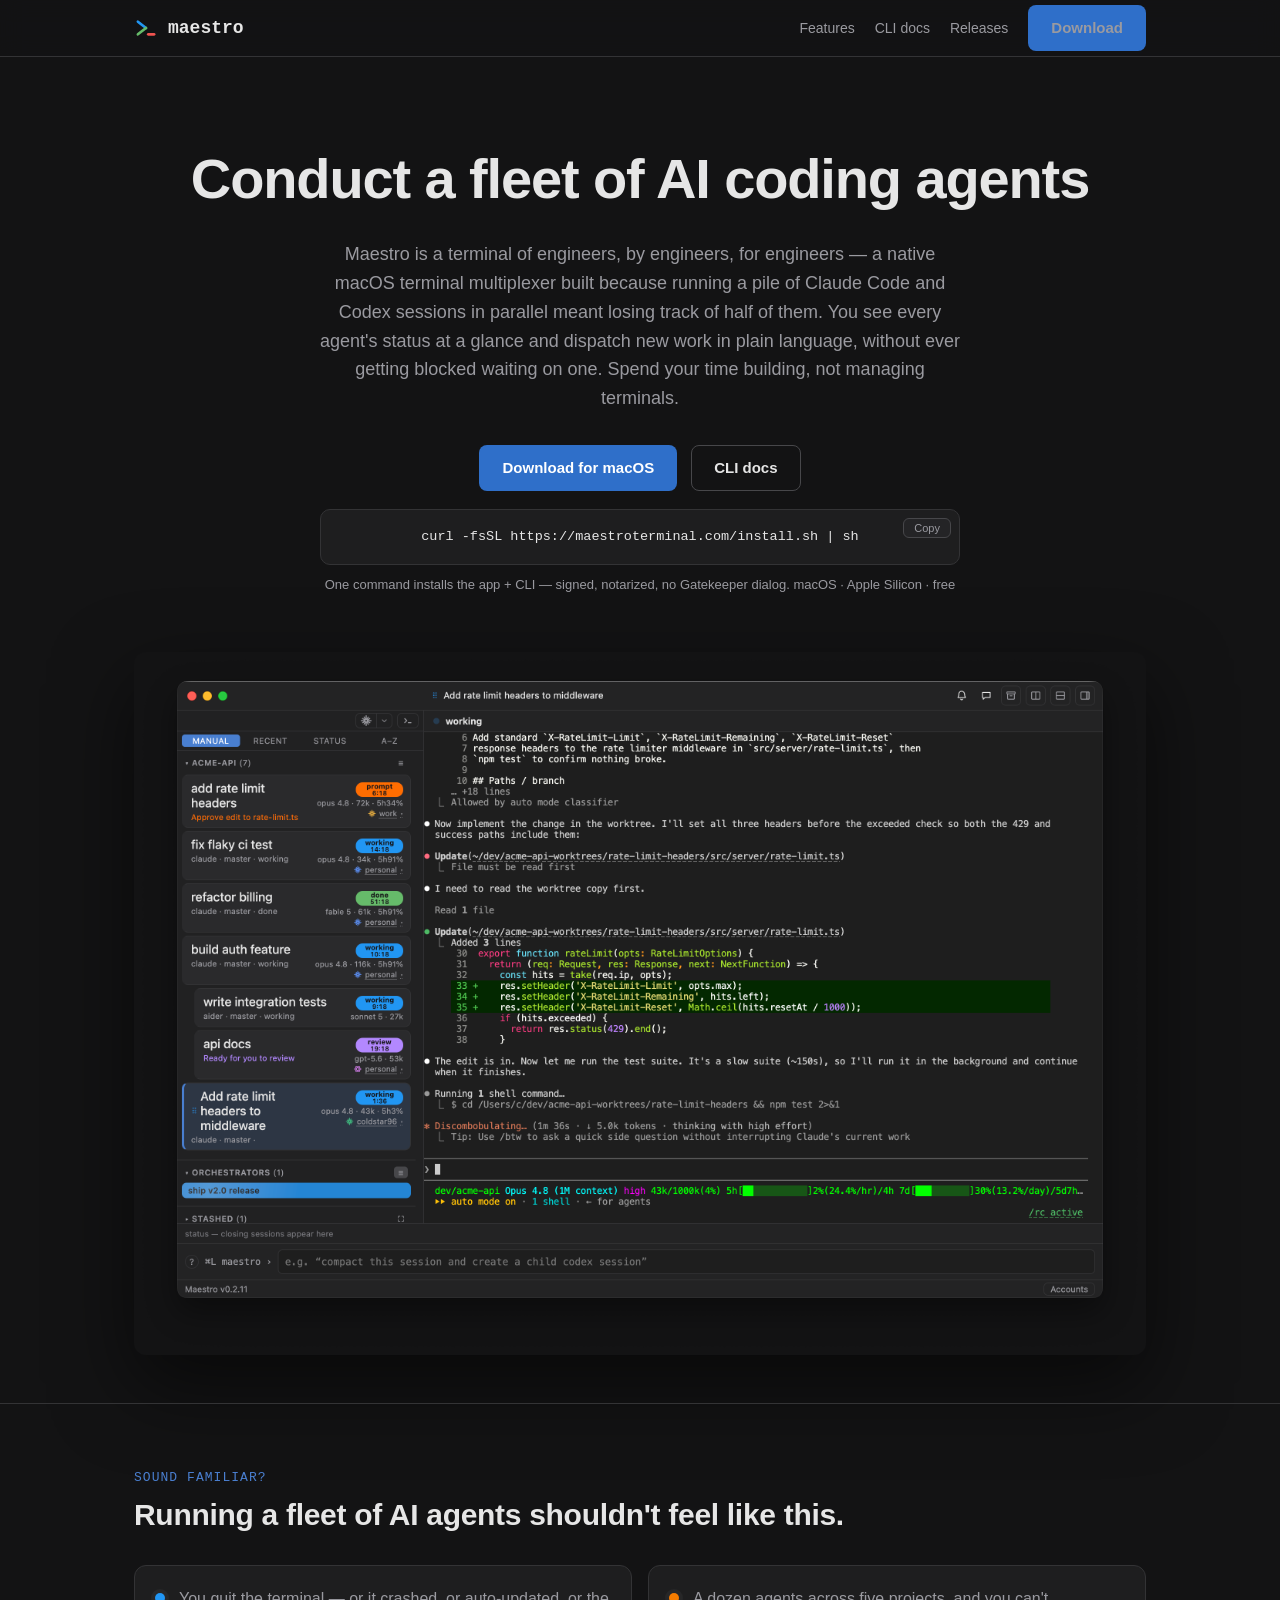
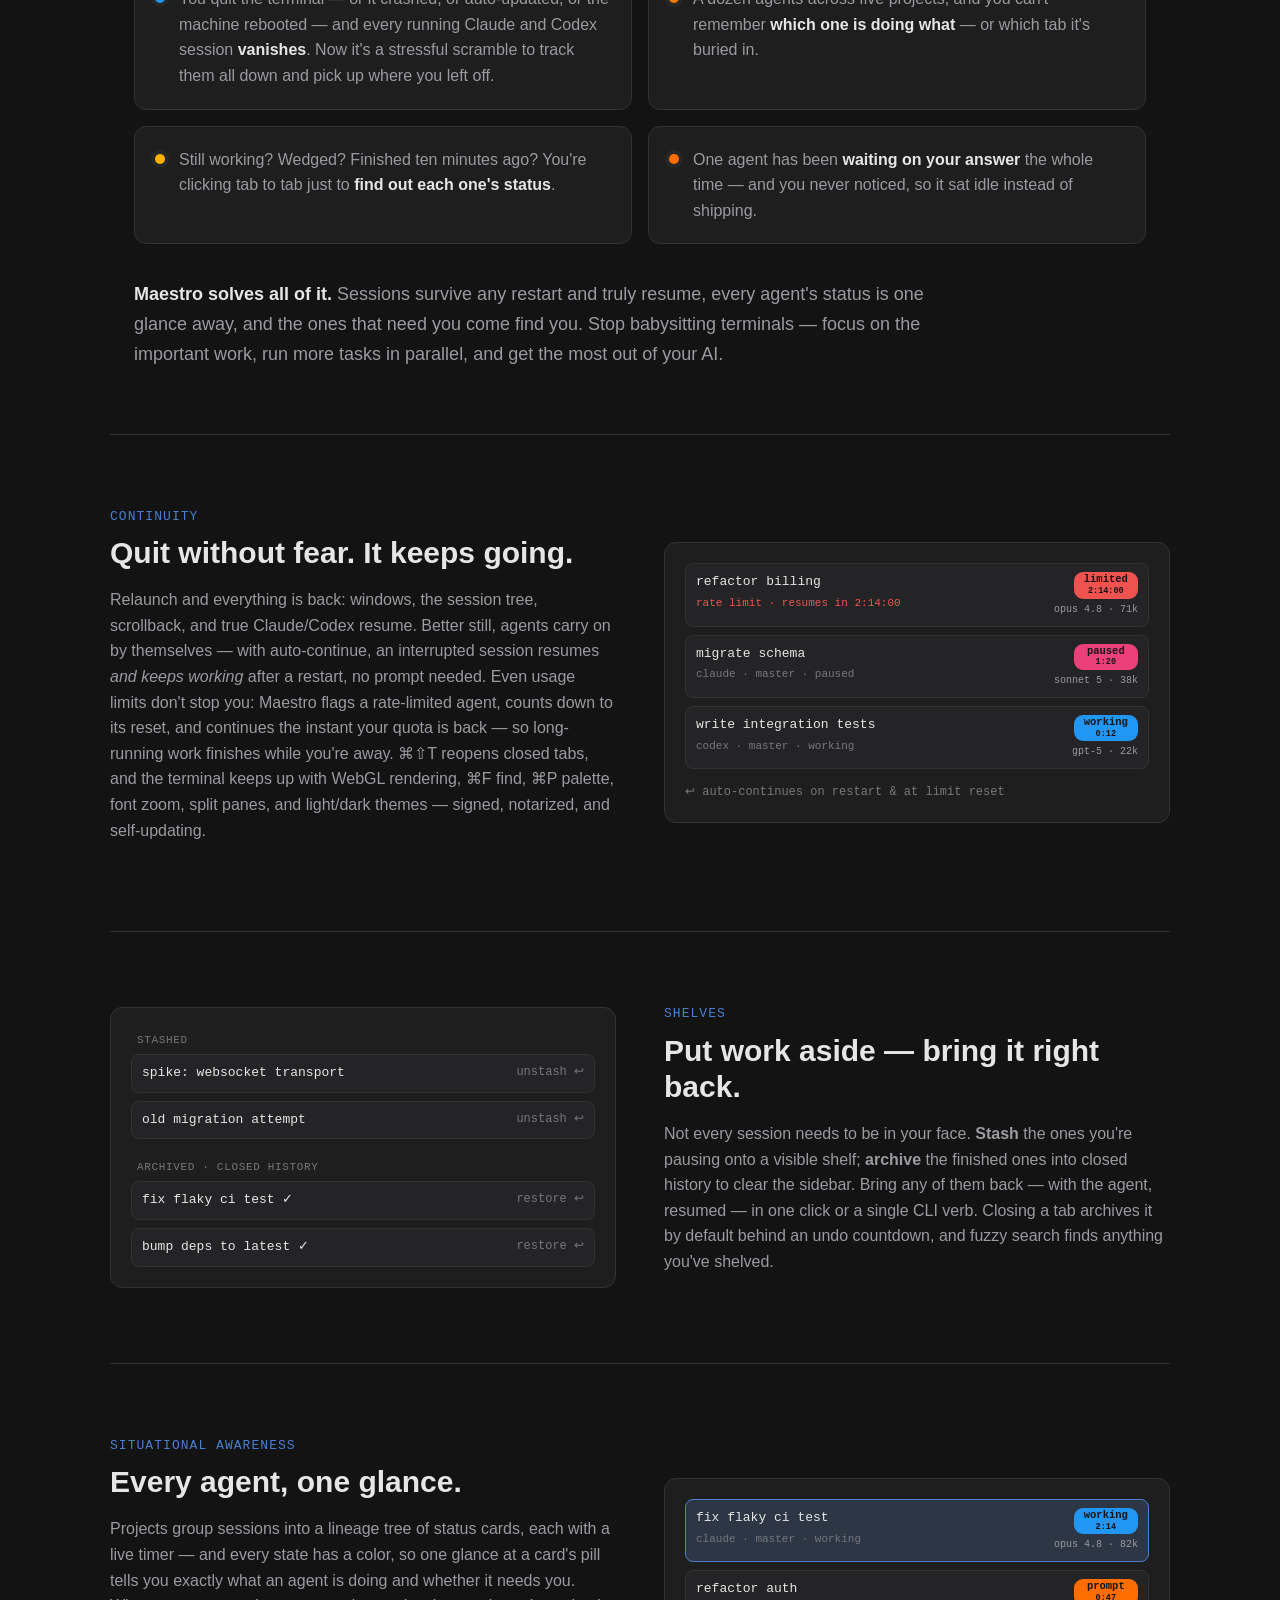
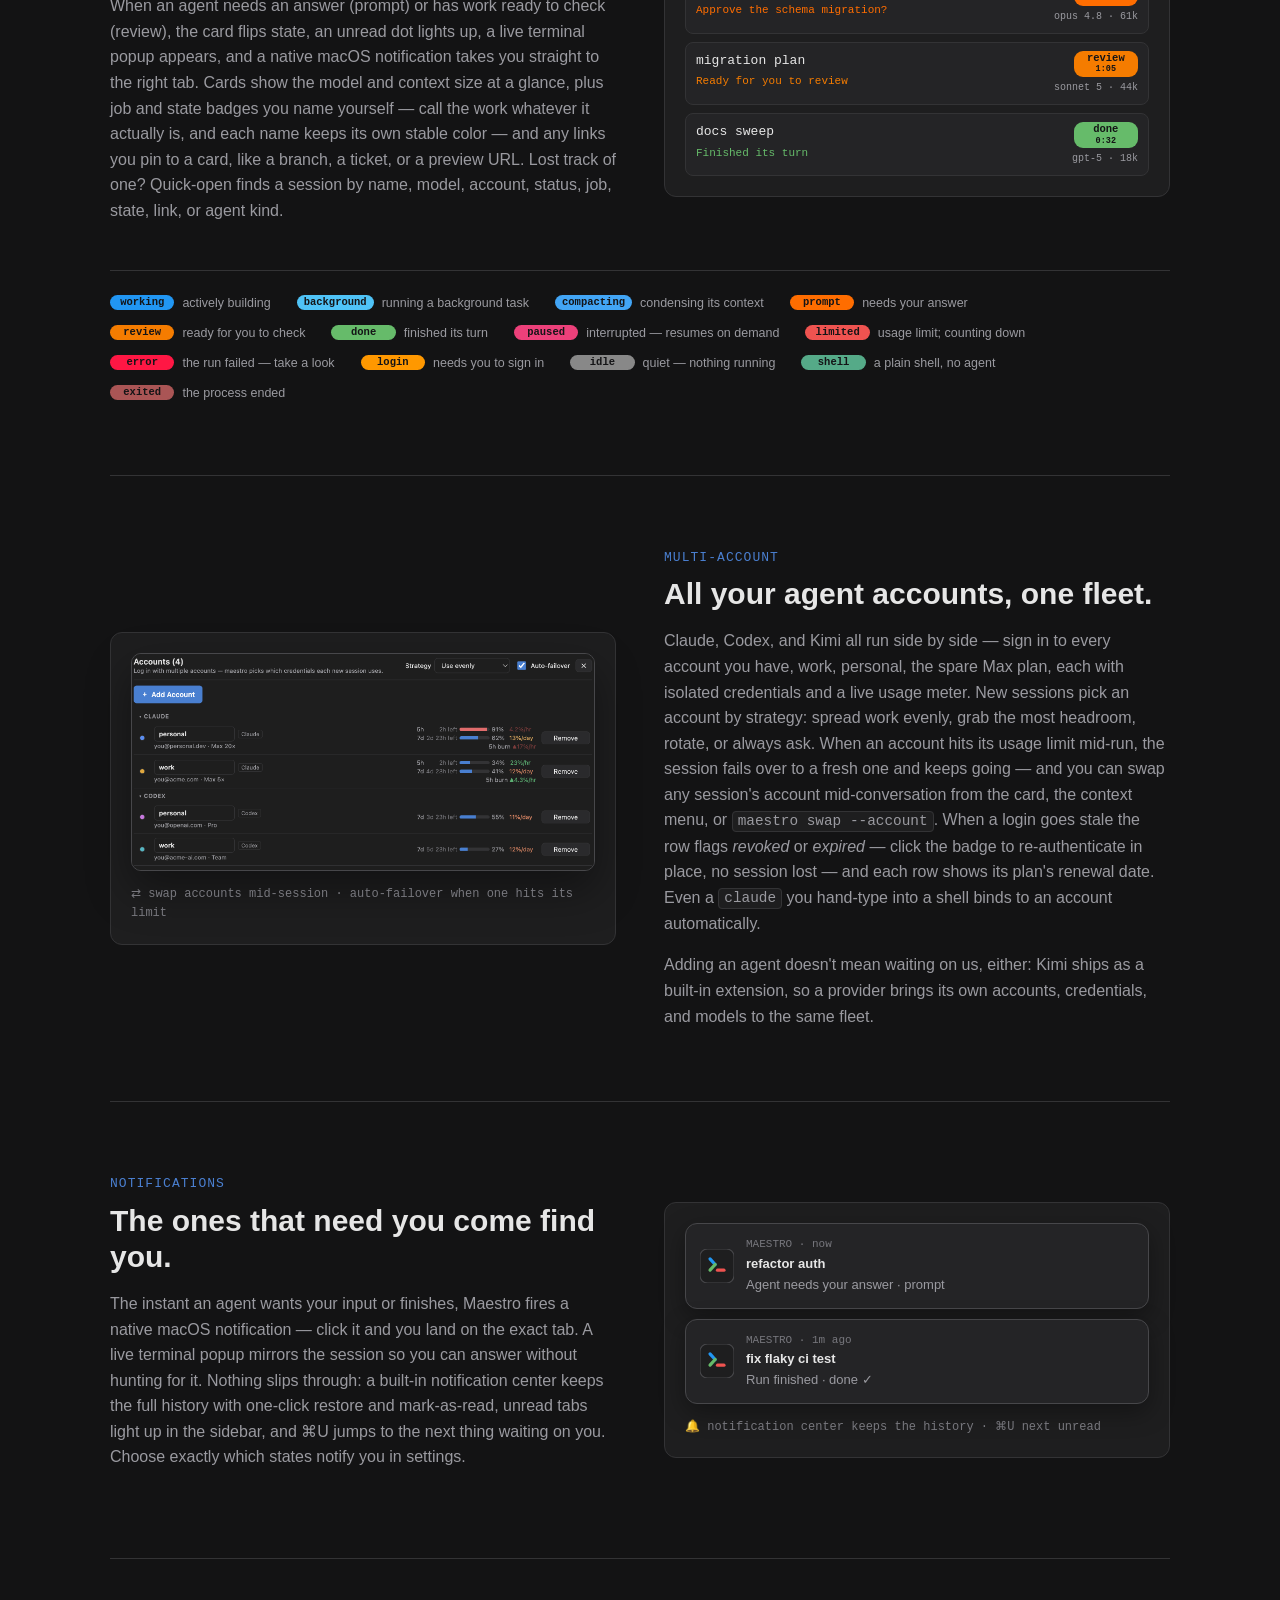
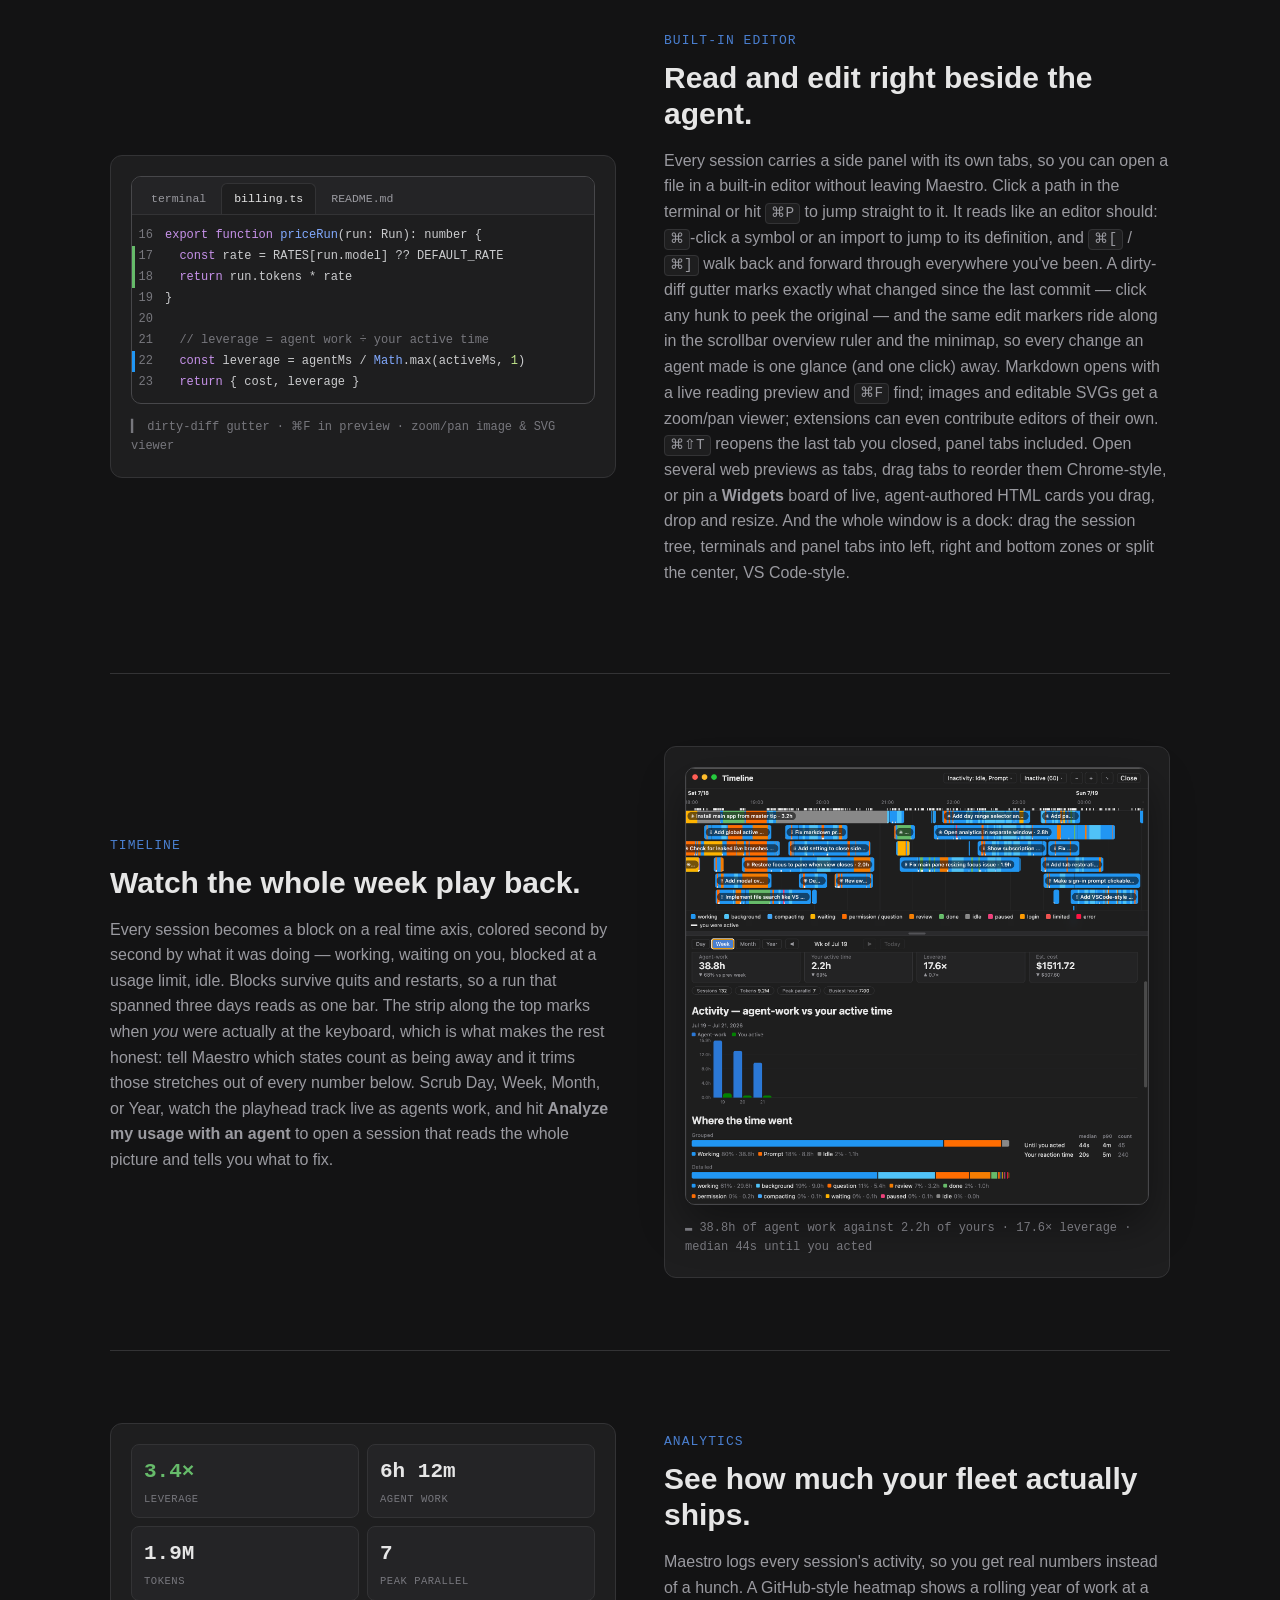
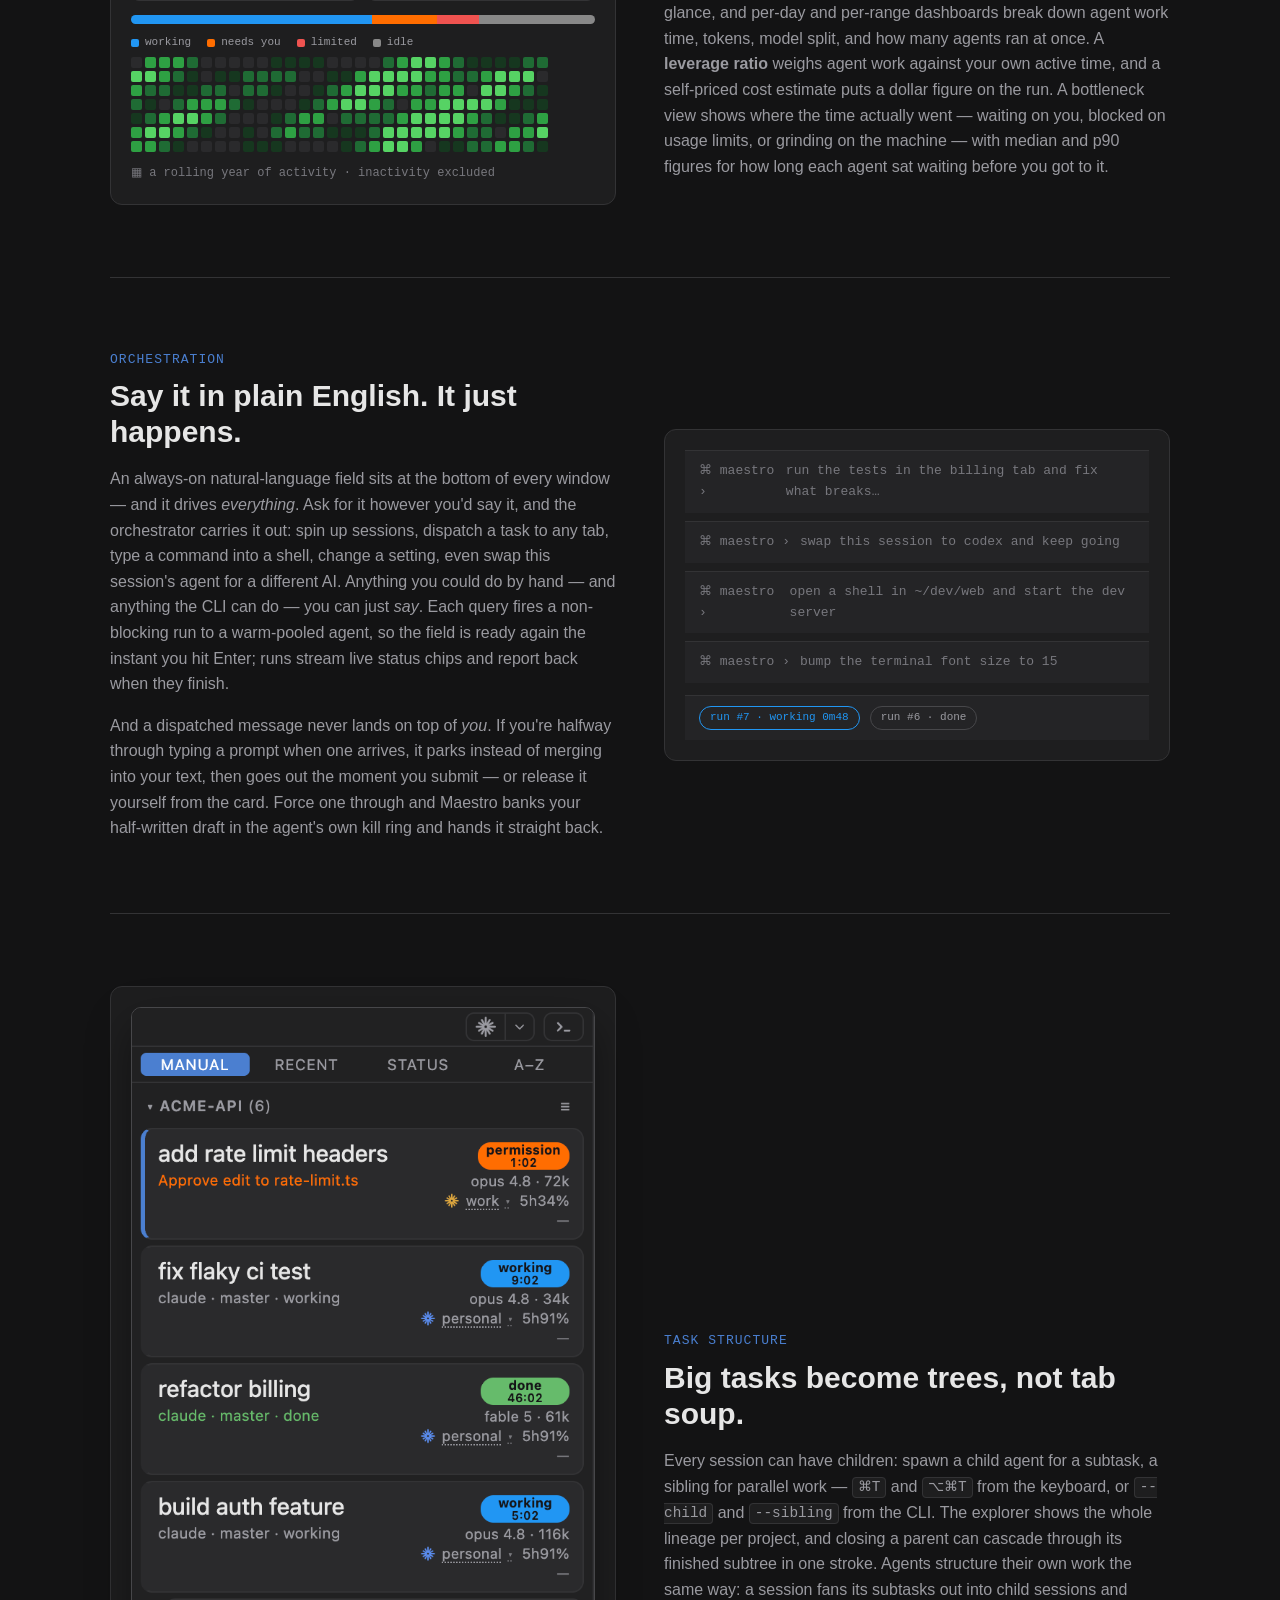
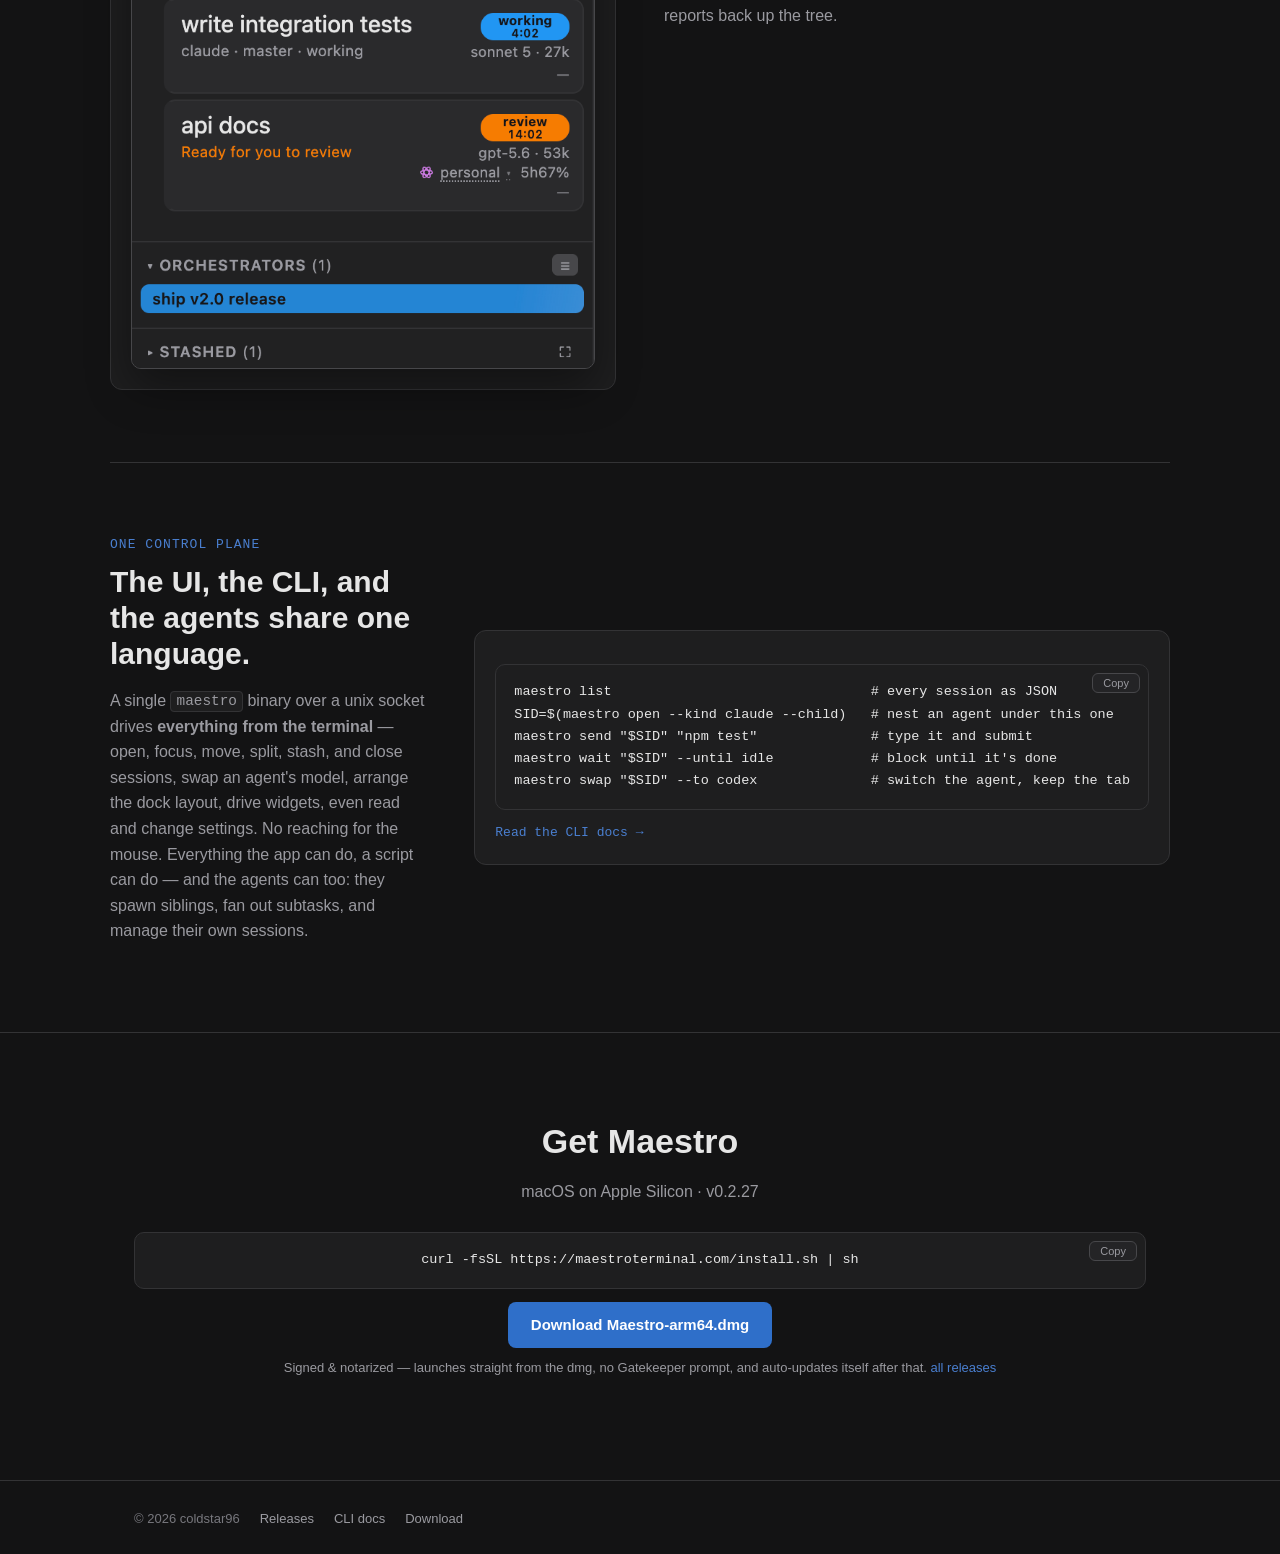
==== commit 009c462f: "docs(site): v0.2.36 — dock layout, widgets, panel tabs, layout/widget CLI verbs Co-Authored-By: Clau" ====
--- a/index.html
+++ b/index.html
@@ -191,7 +191,7 @@
       <div class="feature-text">
         <div class="feature-kicker">Built-in editor</div>
         <h2>Read and edit right beside the agent.</h2>
-        <p>Every session carries a side panel with its own tabs, so you can open a file in a built-in editor without leaving Maestro. Click a path in the terminal or hit <code>⌘P</code> to jump straight to it. It reads like an editor should: <code>⌘</code>-click a symbol or an import to jump to its definition, and <code>⌘[</code> / <code>⌘]</code> walk back and forward through everywhere you've been. A dirty-diff gutter marks exactly what changed since the last commit — click any hunk to peek the original — and the same edit markers ride along in the scrollbar overview ruler and the minimap, so every change an agent made is one glance (and one click) away. Markdown opens with a live reading preview and <code>⌘F</code> find; images and editable SVGs get a zoom/pan viewer; extensions can even contribute editors of their own. <code>⌘⇧T</code> reopens the last tab you closed, panel tabs included.</p>
+        <p>Every session carries a side panel with its own tabs, so you can open a file in a built-in editor without leaving Maestro. Click a path in the terminal or hit <code>⌘P</code> to jump straight to it. It reads like an editor should: <code>⌘</code>-click a symbol or an import to jump to its definition, and <code>⌘[</code> / <code>⌘]</code> walk back and forward through everywhere you've been. A dirty-diff gutter marks exactly what changed since the last commit — click any hunk to peek the original — and the same edit markers ride along in the scrollbar overview ruler and the minimap, so every change an agent made is one glance (and one click) away. Markdown opens with a live reading preview and <code>⌘F</code> find; images and editable SVGs get a zoom/pan viewer; extensions can even contribute editors of their own. <code>⌘⇧T</code> reopens the last tab you closed, panel tabs included. Open several web previews as tabs, drag tabs to reorder them Chrome-style, or pin a <strong>Widgets</strong> board of live, agent-authored HTML cards you drag, drop and resize. And the whole window is a dock: drag the session tree, terminals and panel tabs into left, right and bottom zones or split the center, VS Code-style.</p>
       </div>
       <div class="feature-visual">
         <div class="mock-editor">
@@ -322,7 +322,7 @@
       <div class="feature-text">
         <div class="feature-kicker">One control plane</div>
         <h2>The UI, the CLI, and the agents share one language.</h2>
-        <p>A single <code>maestro</code> binary over a unix socket drives <strong>everything from the terminal</strong> — open, focus, move, split, stash, and close sessions, swap an agent's model, even read and change settings. No reaching for the mouse. Everything the app can do, a script can do — and the agents can too: they spawn siblings, fan out subtasks, and manage their own sessions.</p>
+        <p>A single <code>maestro</code> binary over a unix socket drives <strong>everything from the terminal</strong> — open, focus, move, split, stash, and close sessions, swap an agent's model, arrange the dock layout, drive widgets, even read and change settings. No reaching for the mouse. Everything the app can do, a script can do — and the agents can too: they spawn siblings, fan out subtasks, and manage their own sessions.</p>
       </div>
       <div class="feature-visual">
         <pre class="code-block"><code>maestro list                                # every session as JSON
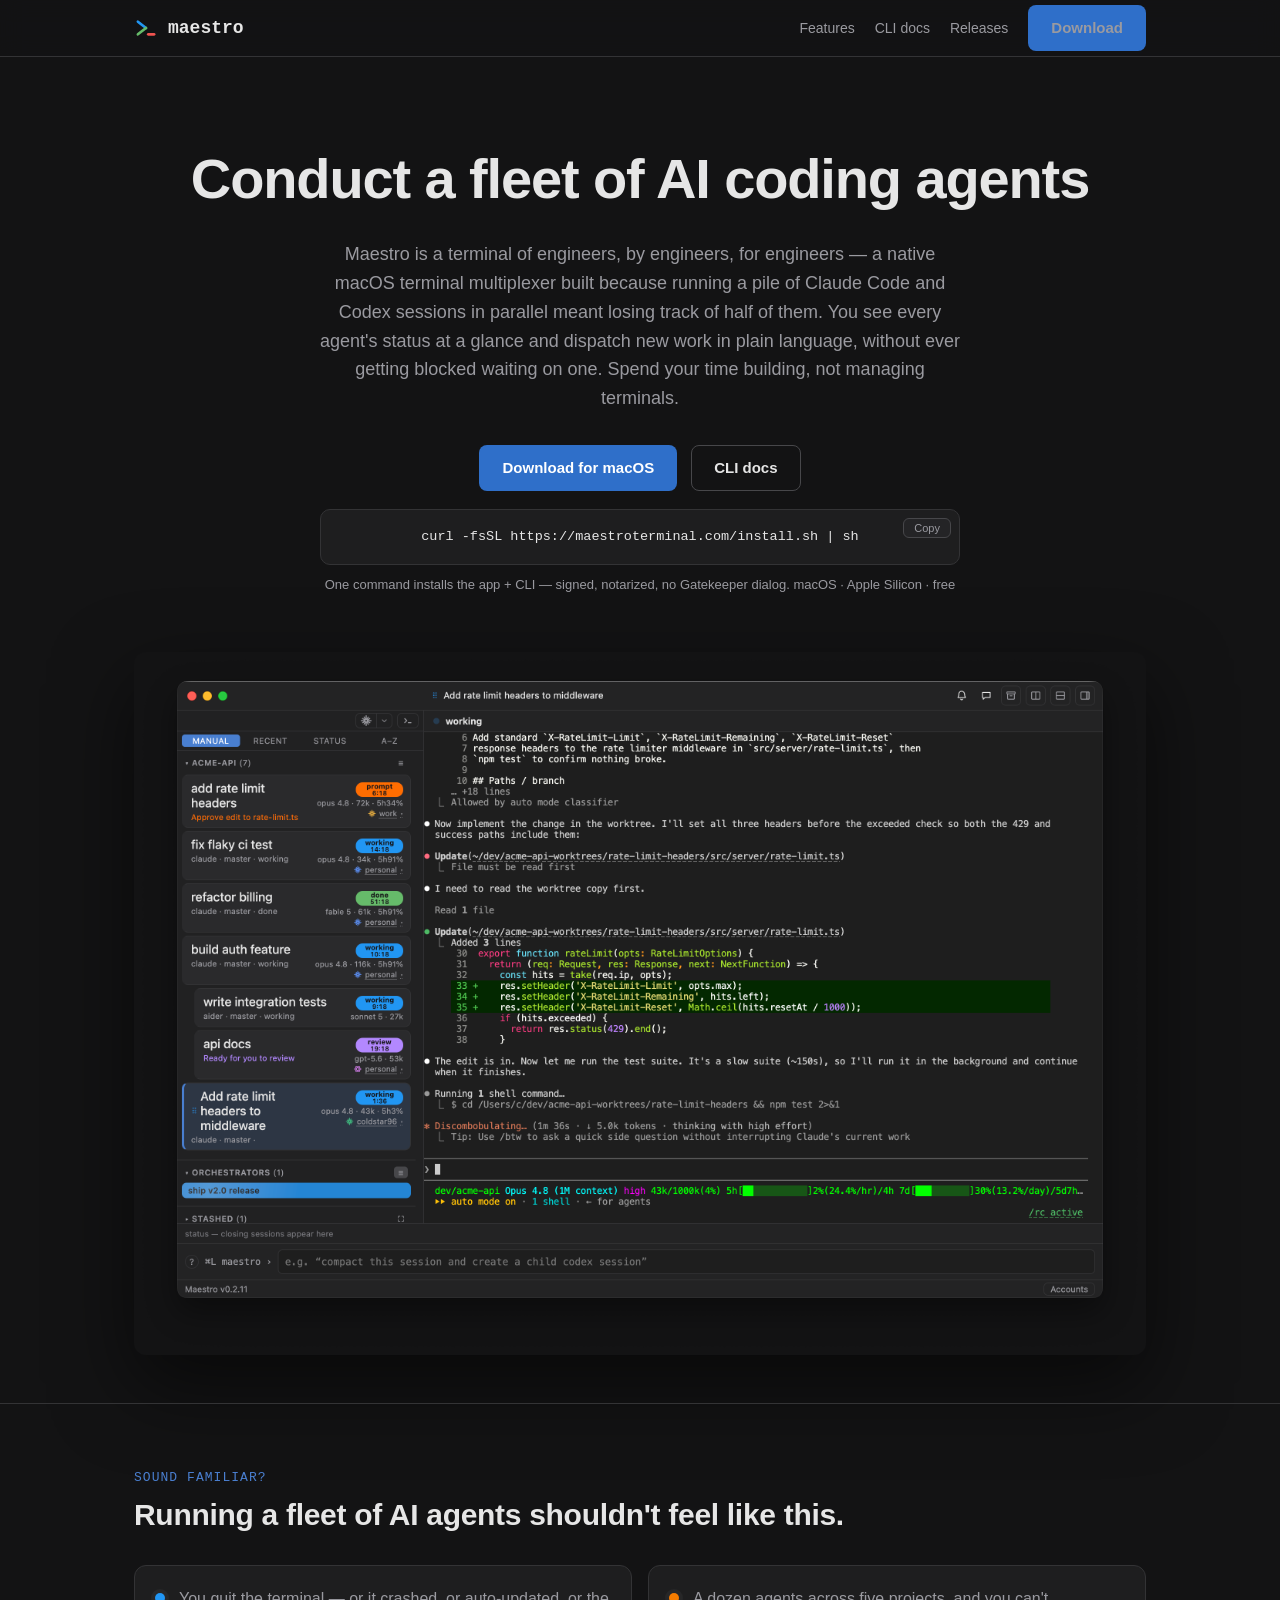
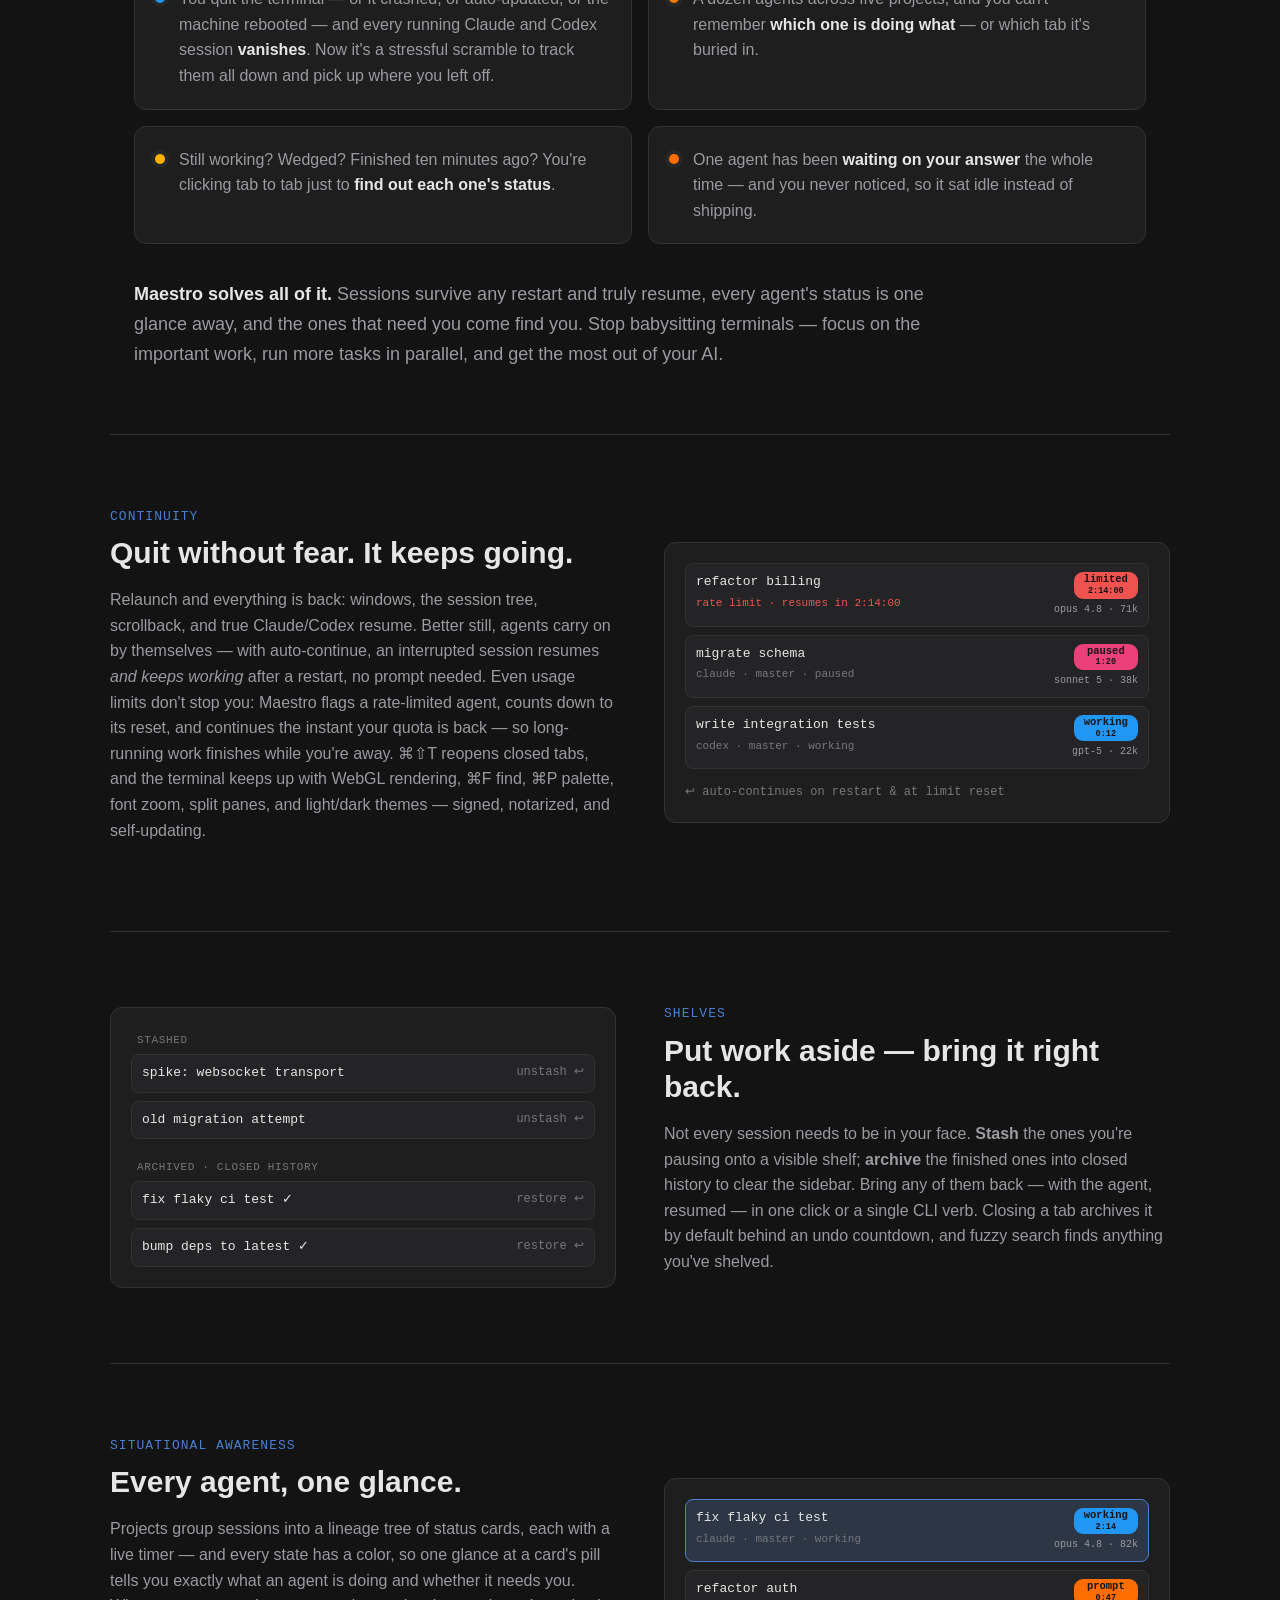
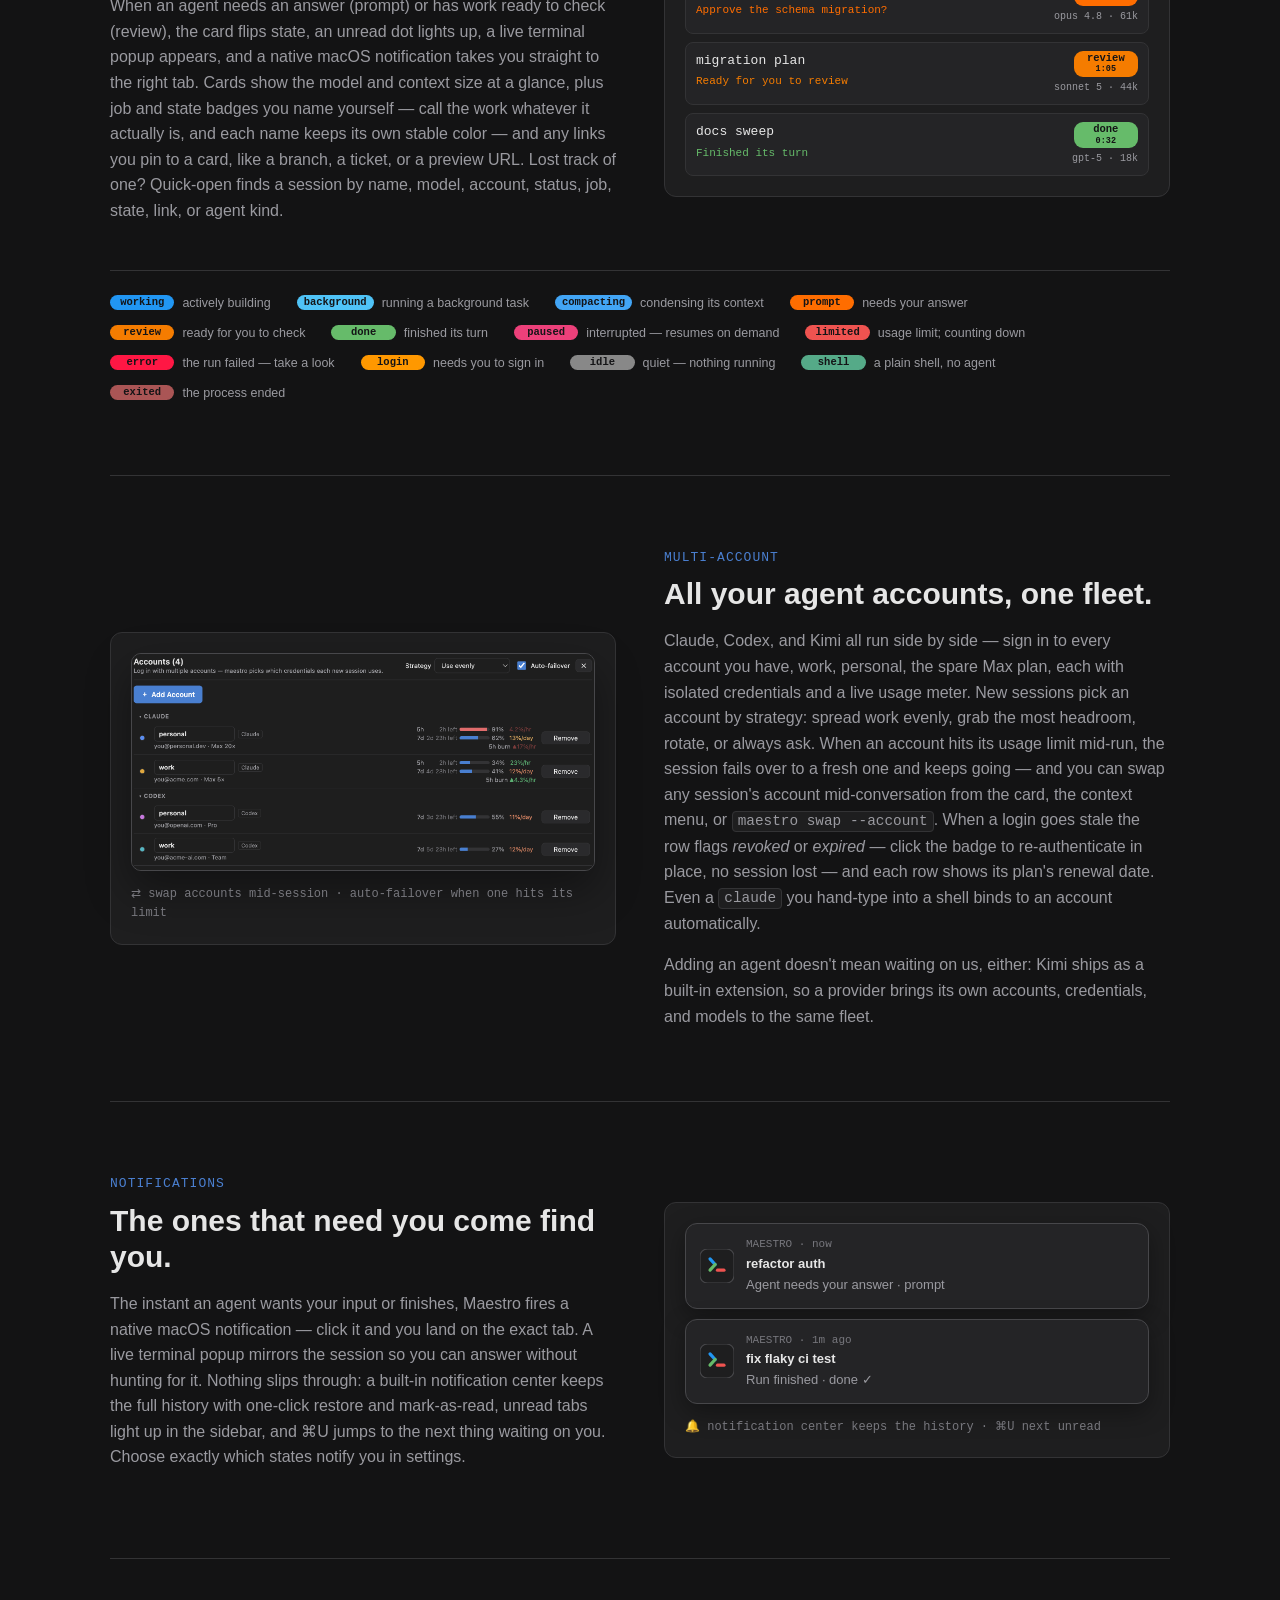
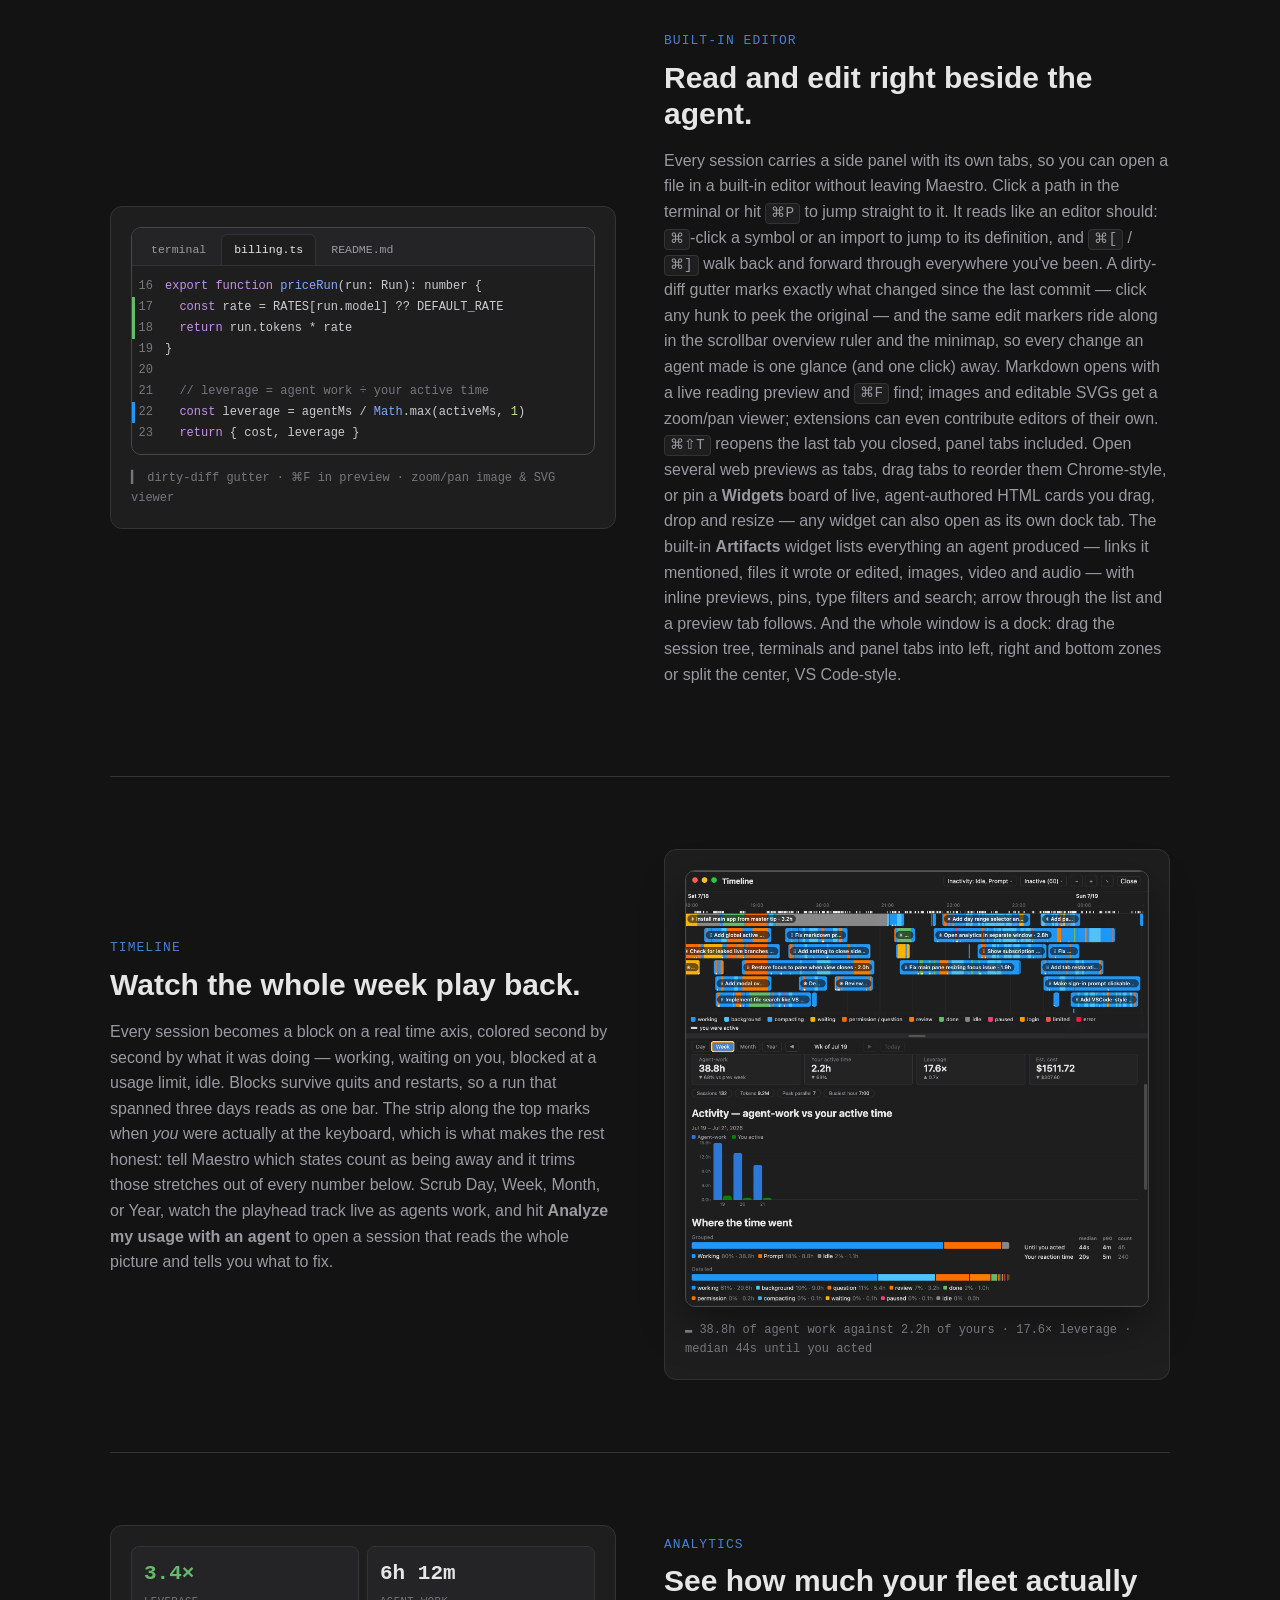
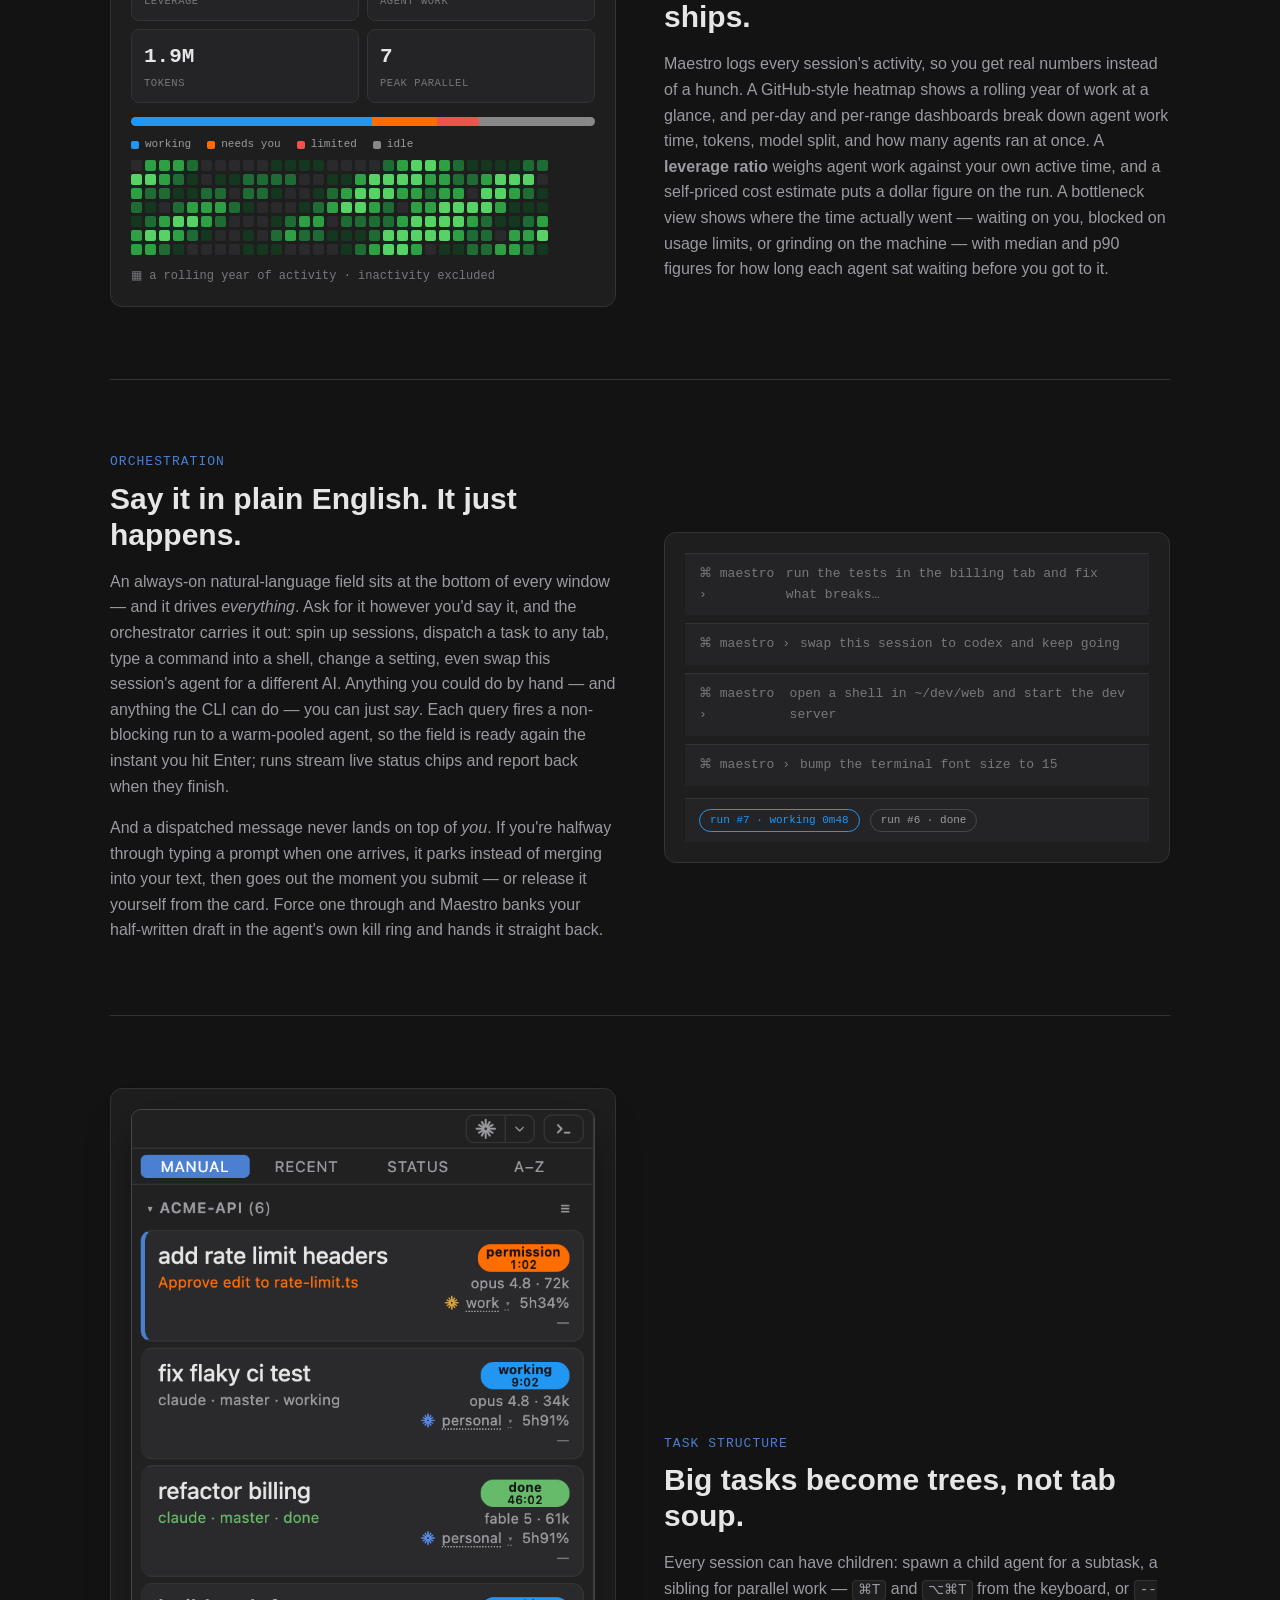
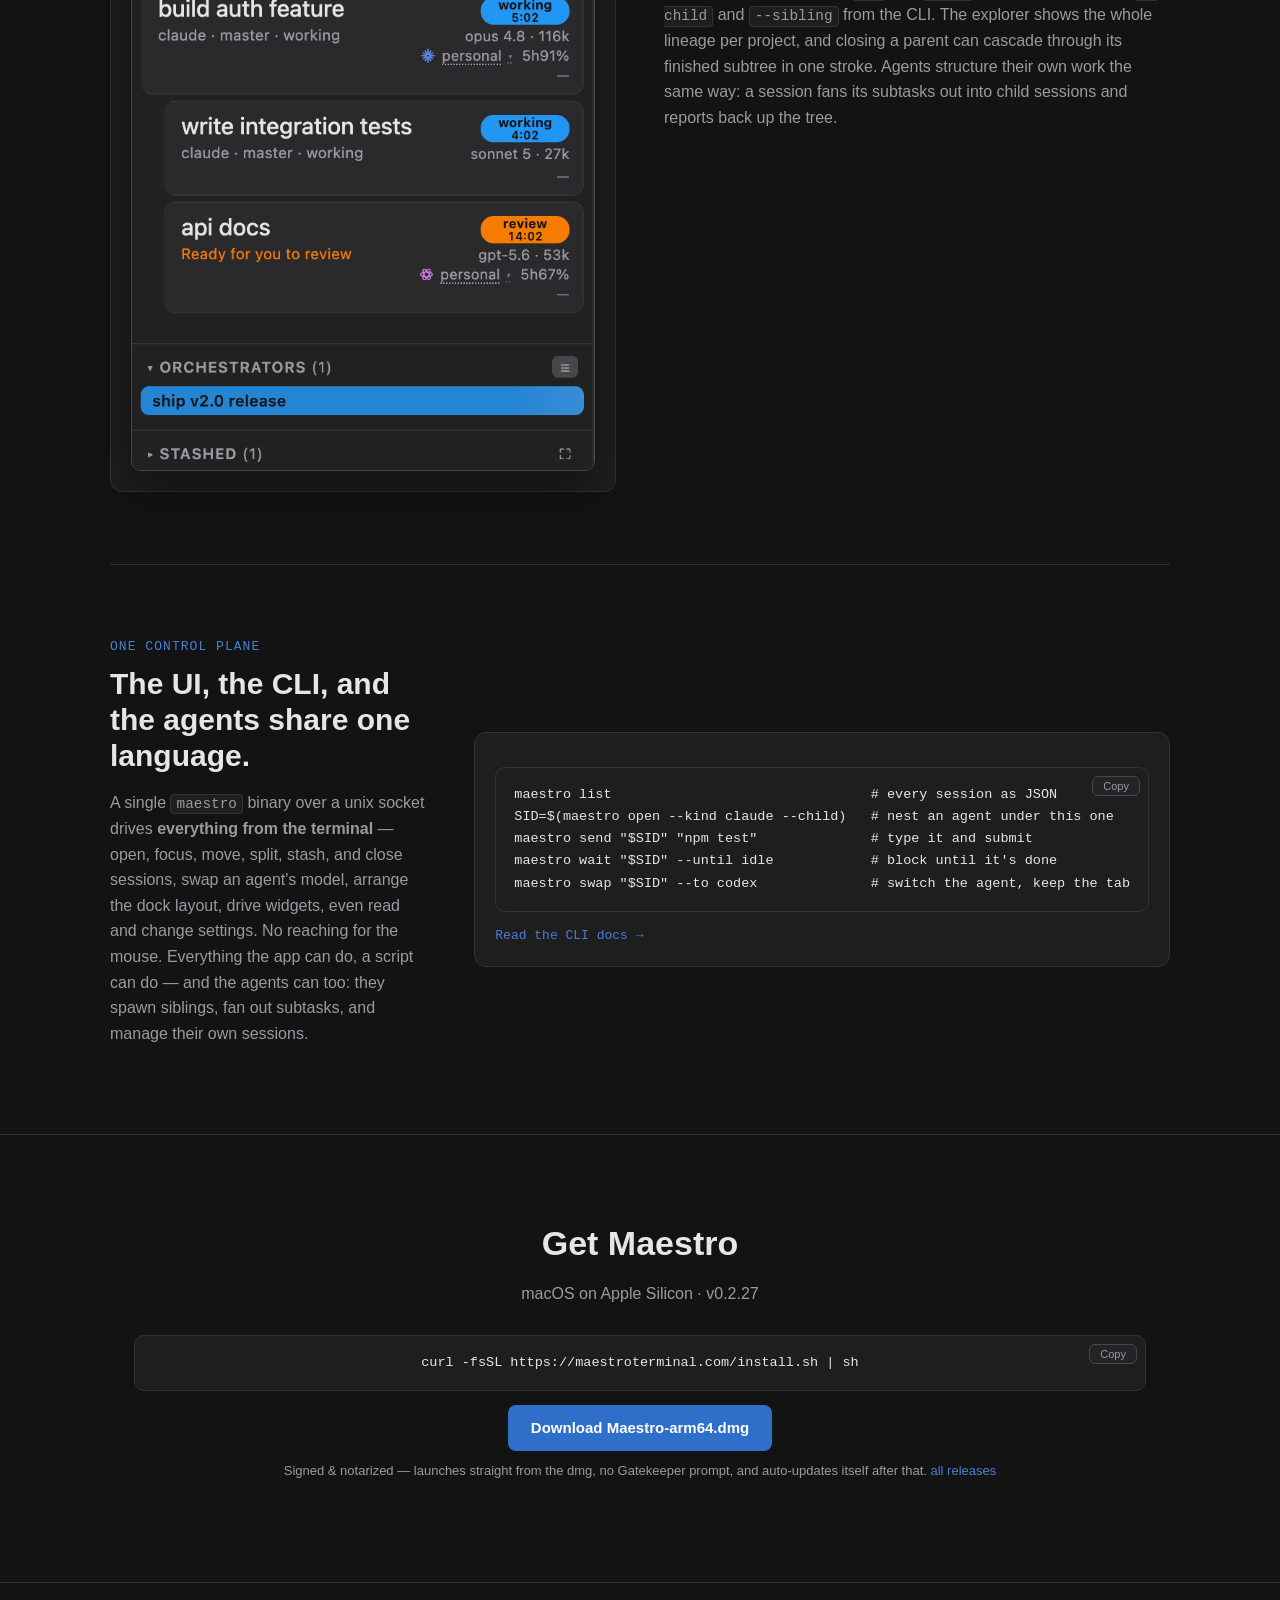
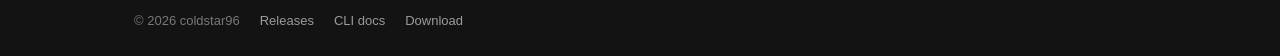
==== commit 4c562fbb: "docs(site): v0.2.49 — Artifacts widget, widgets as dock tabs, artifacts CLI verb Co-Authored-By: Cla" ====
--- a/index.html
+++ b/index.html
@@ -191,7 +191,7 @@
       <div class="feature-text">
         <div class="feature-kicker">Built-in editor</div>
         <h2>Read and edit right beside the agent.</h2>
-        <p>Every session carries a side panel with its own tabs, so you can open a file in a built-in editor without leaving Maestro. Click a path in the terminal or hit <code>⌘P</code> to jump straight to it. It reads like an editor should: <code>⌘</code>-click a symbol or an import to jump to its definition, and <code>⌘[</code> / <code>⌘]</code> walk back and forward through everywhere you've been. A dirty-diff gutter marks exactly what changed since the last commit — click any hunk to peek the original — and the same edit markers ride along in the scrollbar overview ruler and the minimap, so every change an agent made is one glance (and one click) away. Markdown opens with a live reading preview and <code>⌘F</code> find; images and editable SVGs get a zoom/pan viewer; extensions can even contribute editors of their own. <code>⌘⇧T</code> reopens the last tab you closed, panel tabs included. Open several web previews as tabs, drag tabs to reorder them Chrome-style, or pin a <strong>Widgets</strong> board of live, agent-authored HTML cards you drag, drop and resize. And the whole window is a dock: drag the session tree, terminals and panel tabs into left, right and bottom zones or split the center, VS Code-style.</p>
+        <p>Every session carries a side panel with its own tabs, so you can open a file in a built-in editor without leaving Maestro. Click a path in the terminal or hit <code>⌘P</code> to jump straight to it. It reads like an editor should: <code>⌘</code>-click a symbol or an import to jump to its definition, and <code>⌘[</code> / <code>⌘]</code> walk back and forward through everywhere you've been. A dirty-diff gutter marks exactly what changed since the last commit — click any hunk to peek the original — and the same edit markers ride along in the scrollbar overview ruler and the minimap, so every change an agent made is one glance (and one click) away. Markdown opens with a live reading preview and <code>⌘F</code> find; images and editable SVGs get a zoom/pan viewer; extensions can even contribute editors of their own. <code>⌘⇧T</code> reopens the last tab you closed, panel tabs included. Open several web previews as tabs, drag tabs to reorder them Chrome-style, or pin a <strong>Widgets</strong> board of live, agent-authored HTML cards you drag, drop and resize — any widget can also open as its own dock tab. The built-in <strong>Artifacts</strong> widget lists everything an agent produced — links it mentioned, files it wrote or edited, images, video and audio — with inline previews, pins, type filters and search; arrow through the list and a preview tab follows. And the whole window is a dock: drag the session tree, terminals and panel tabs into left, right and bottom zones or split the center, VS Code-style.</p>
       </div>
       <div class="feature-visual">
         <div class="mock-editor">
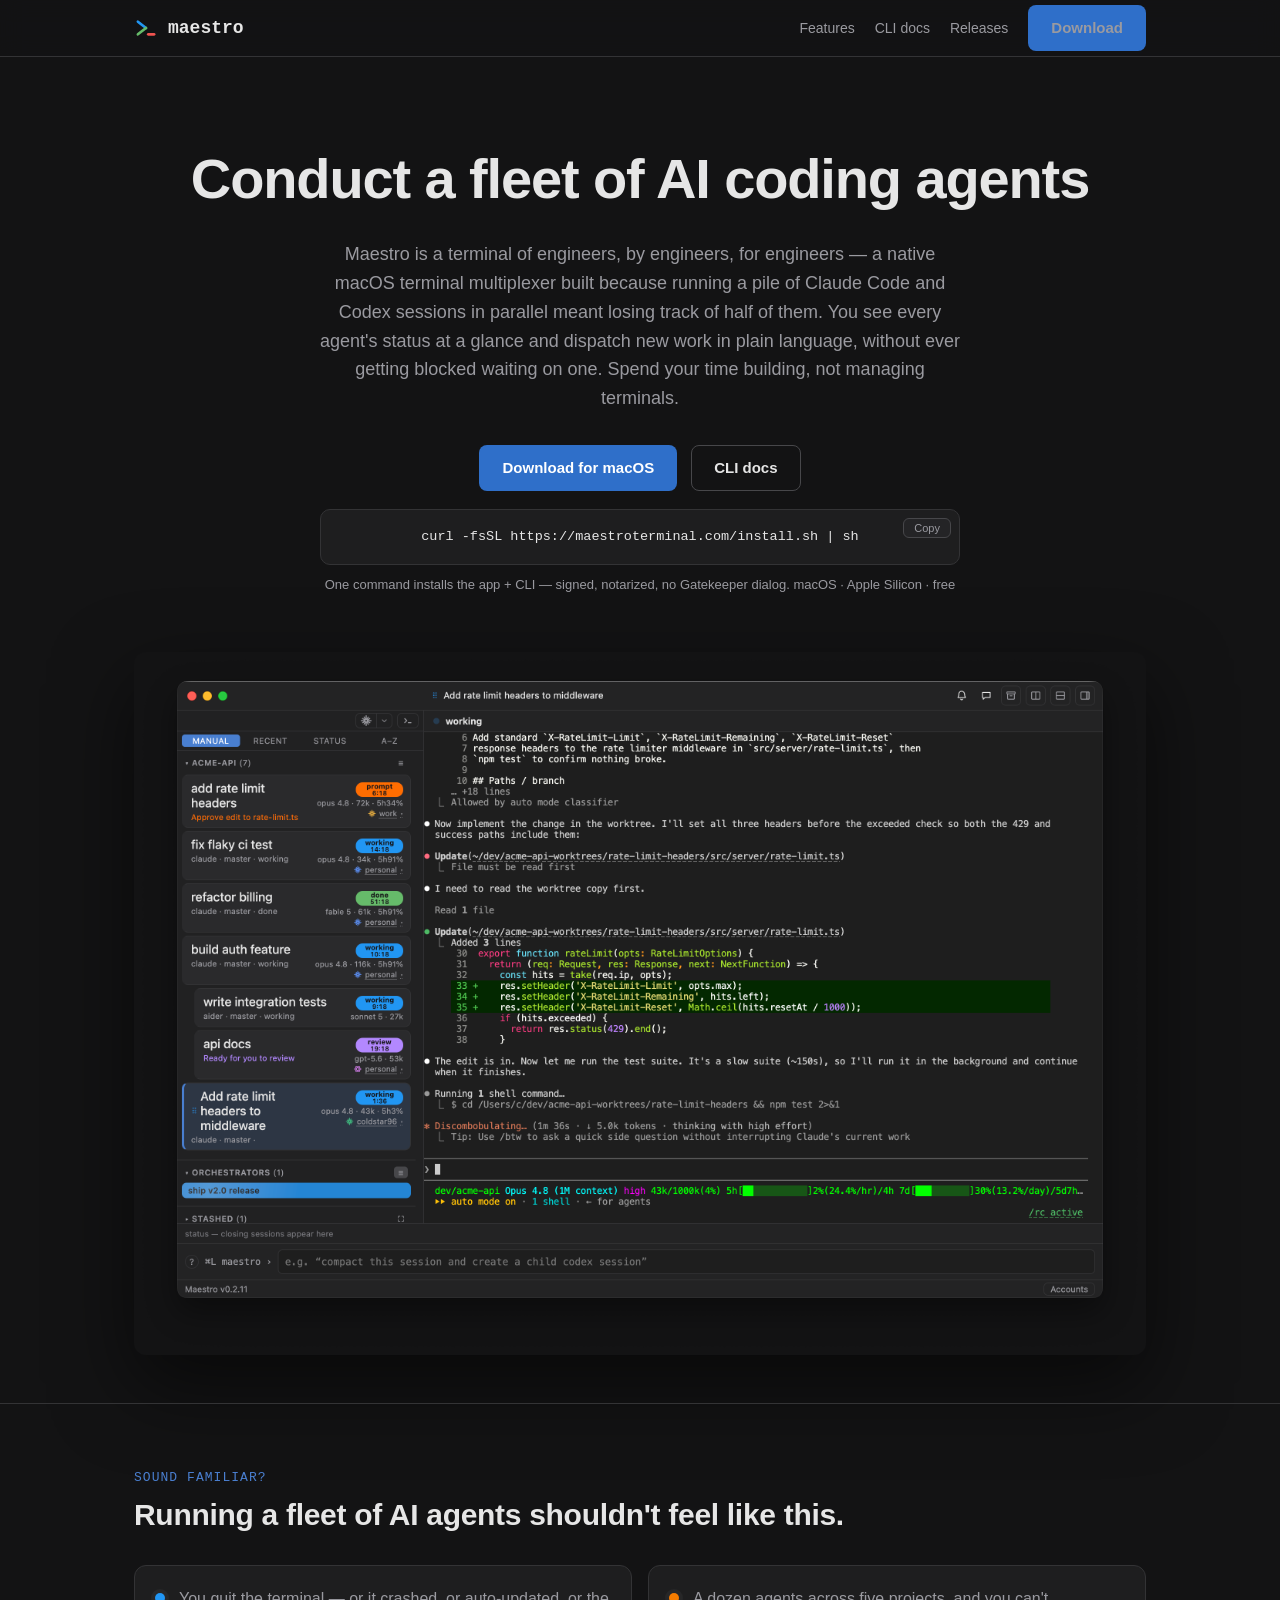
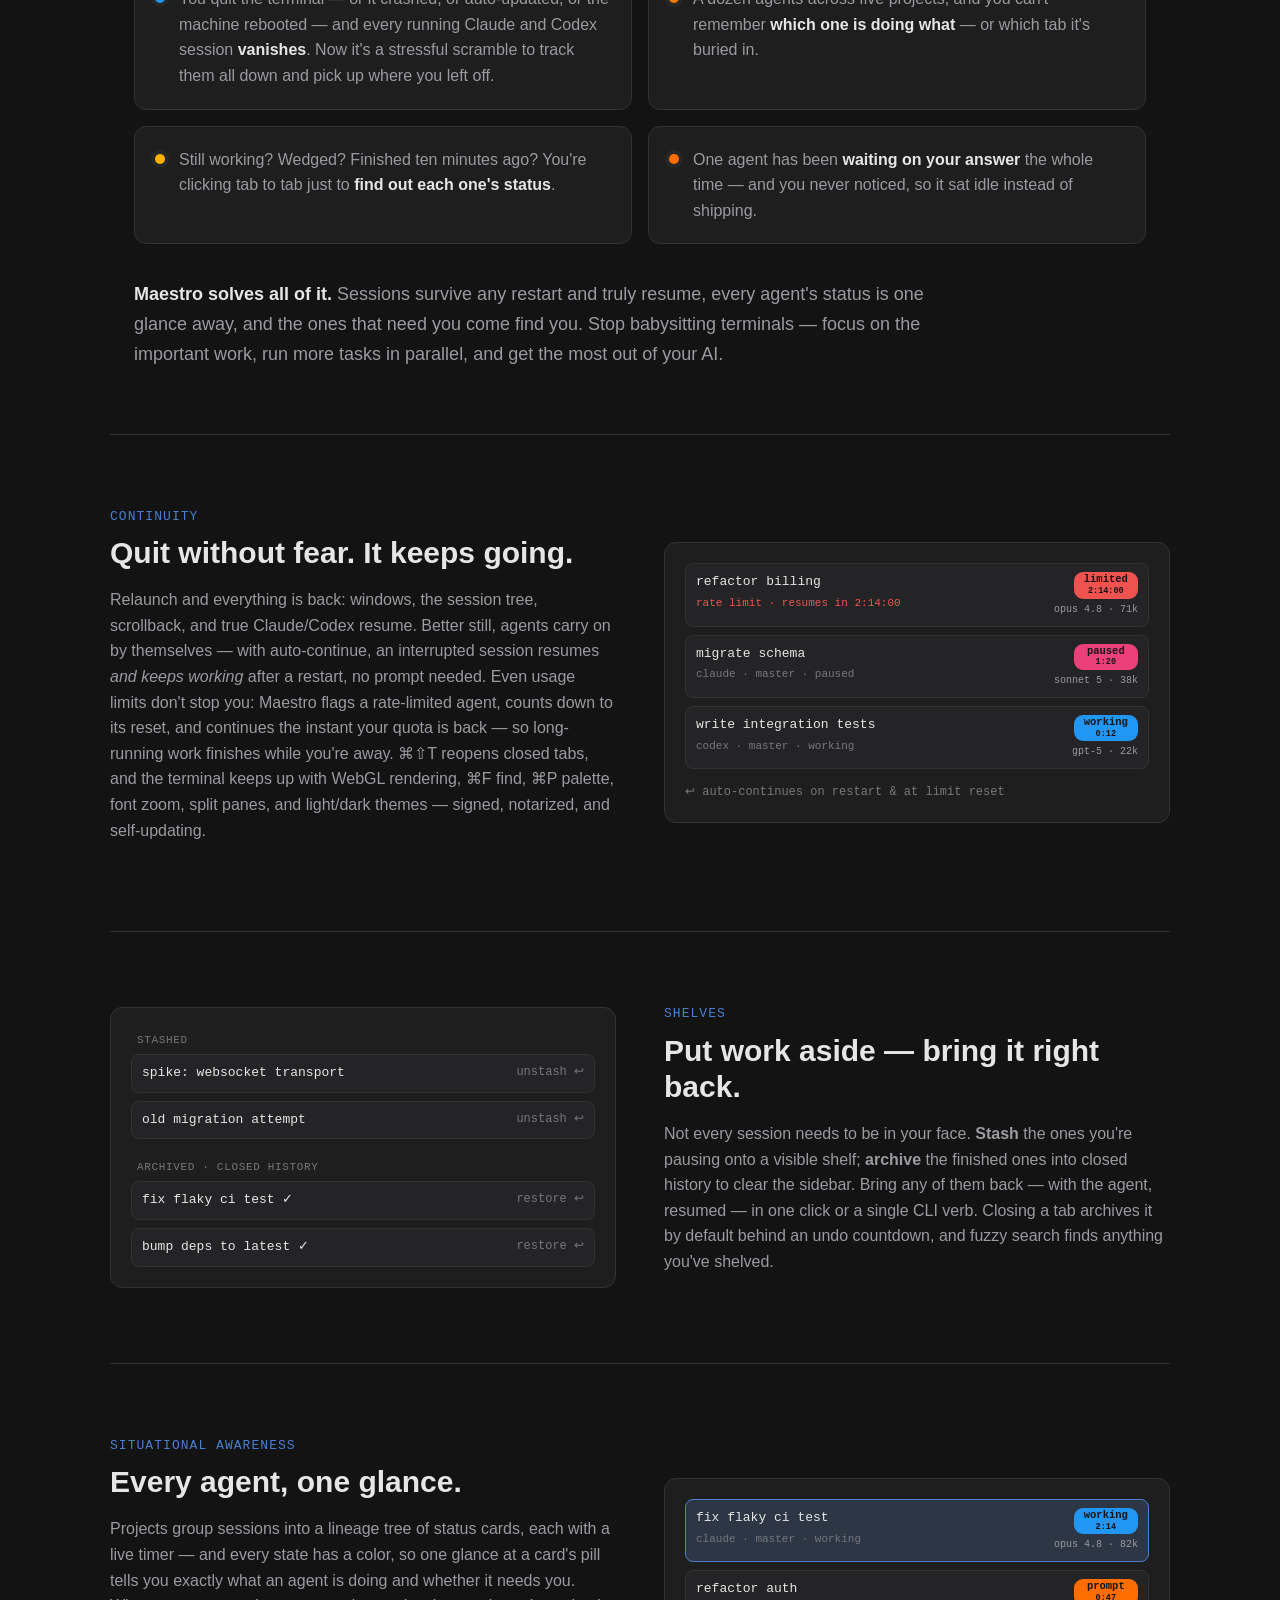
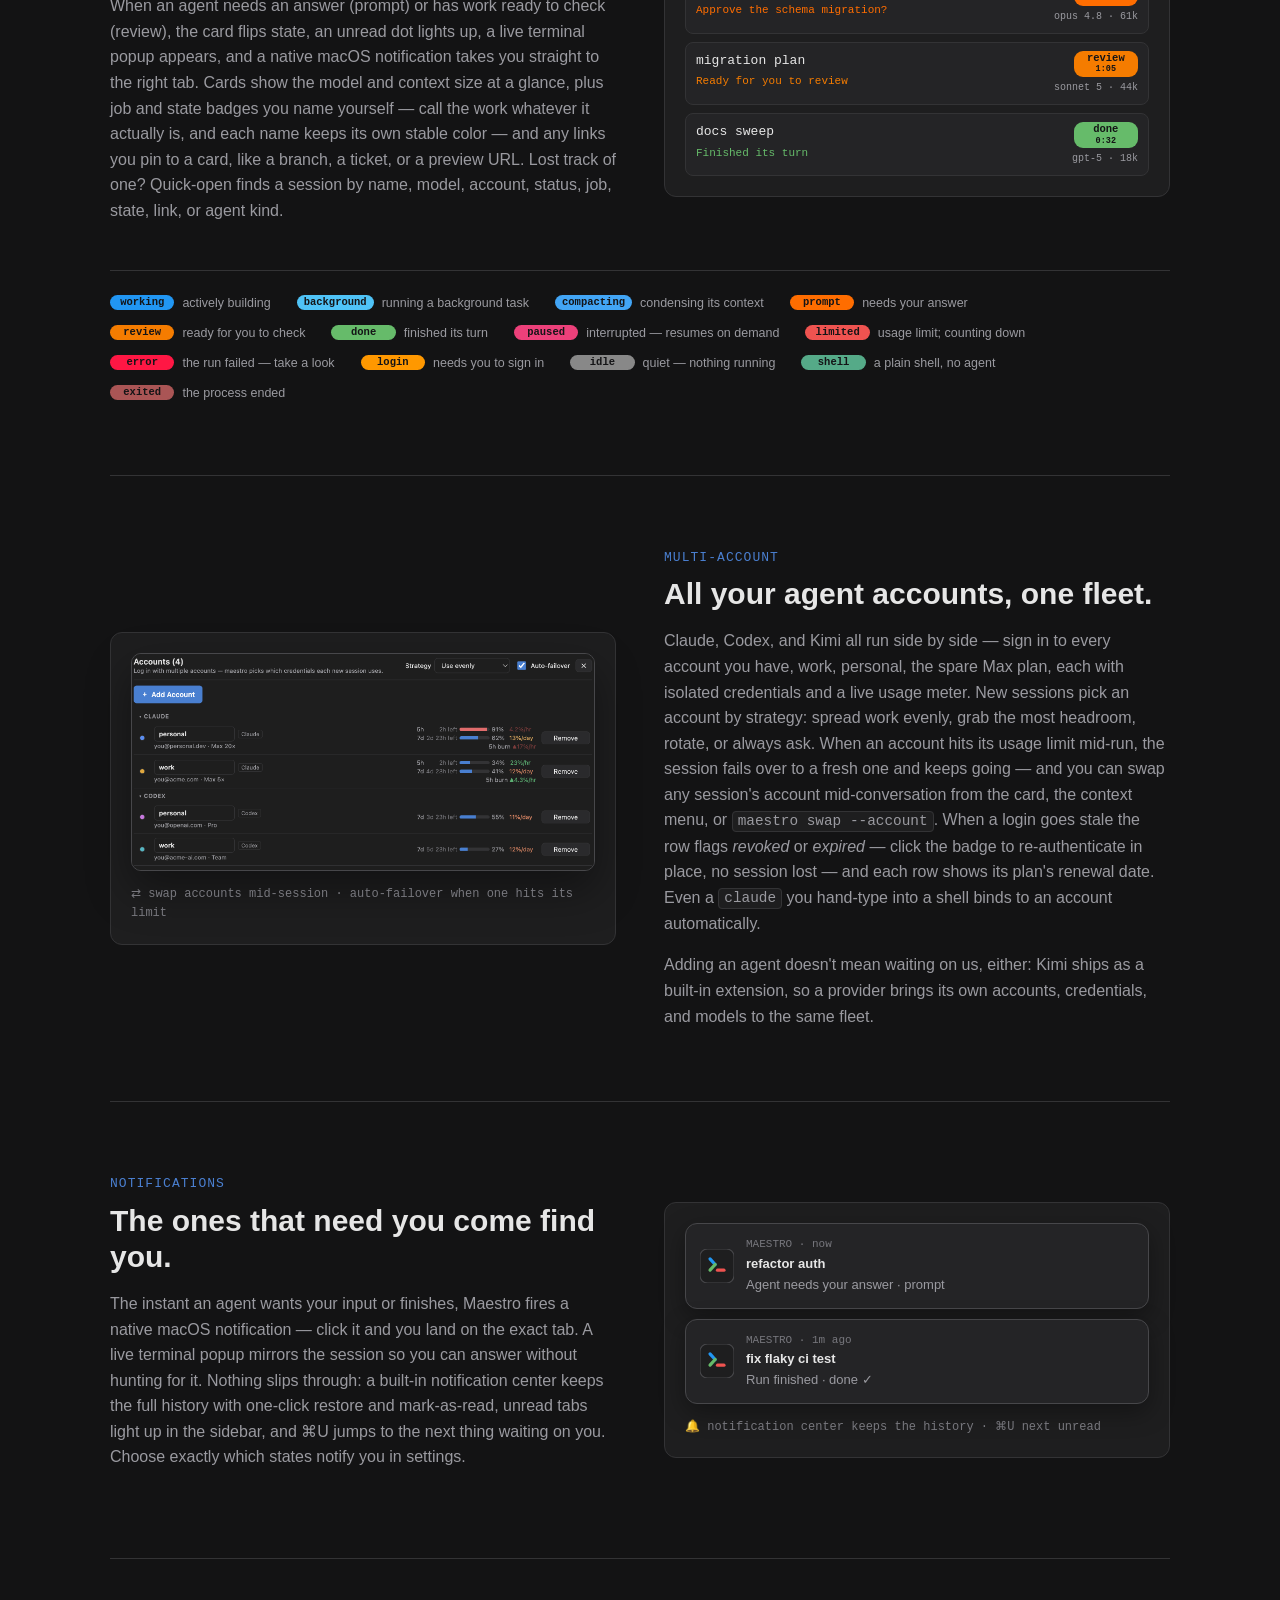
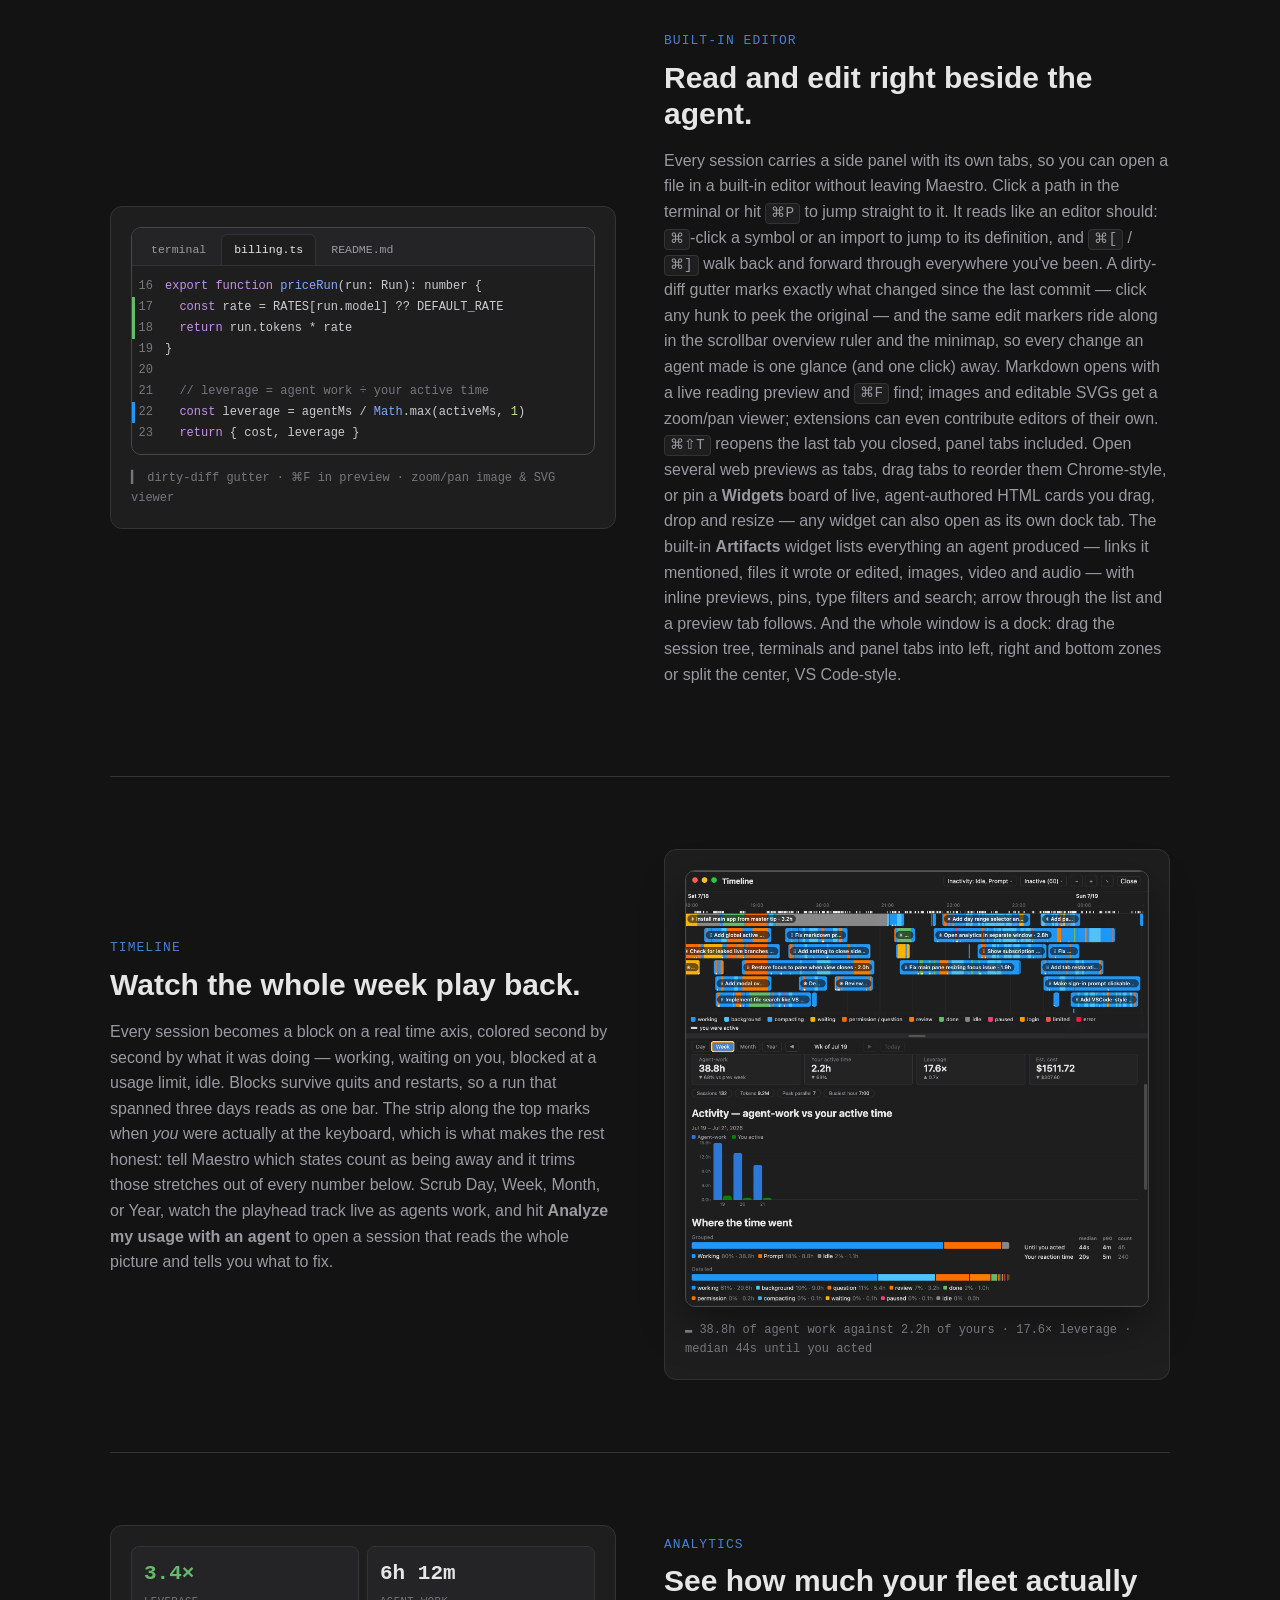
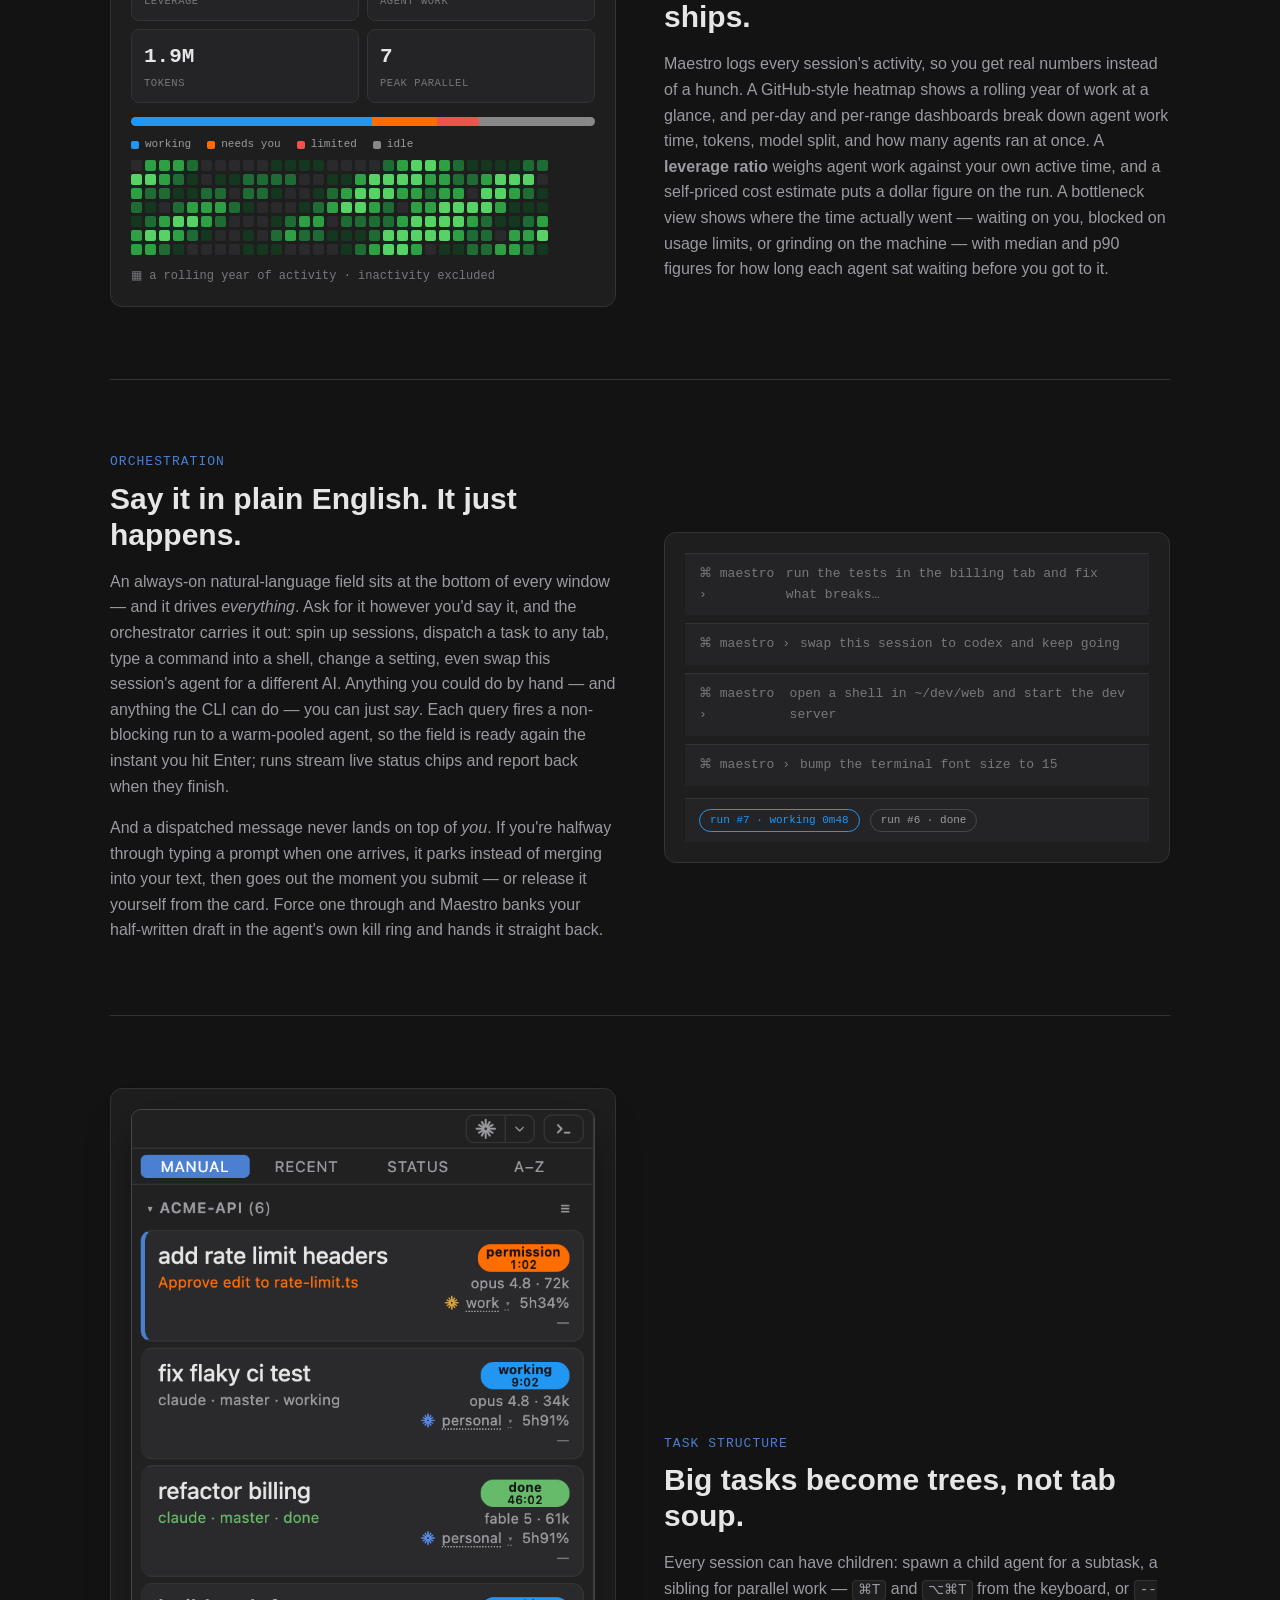
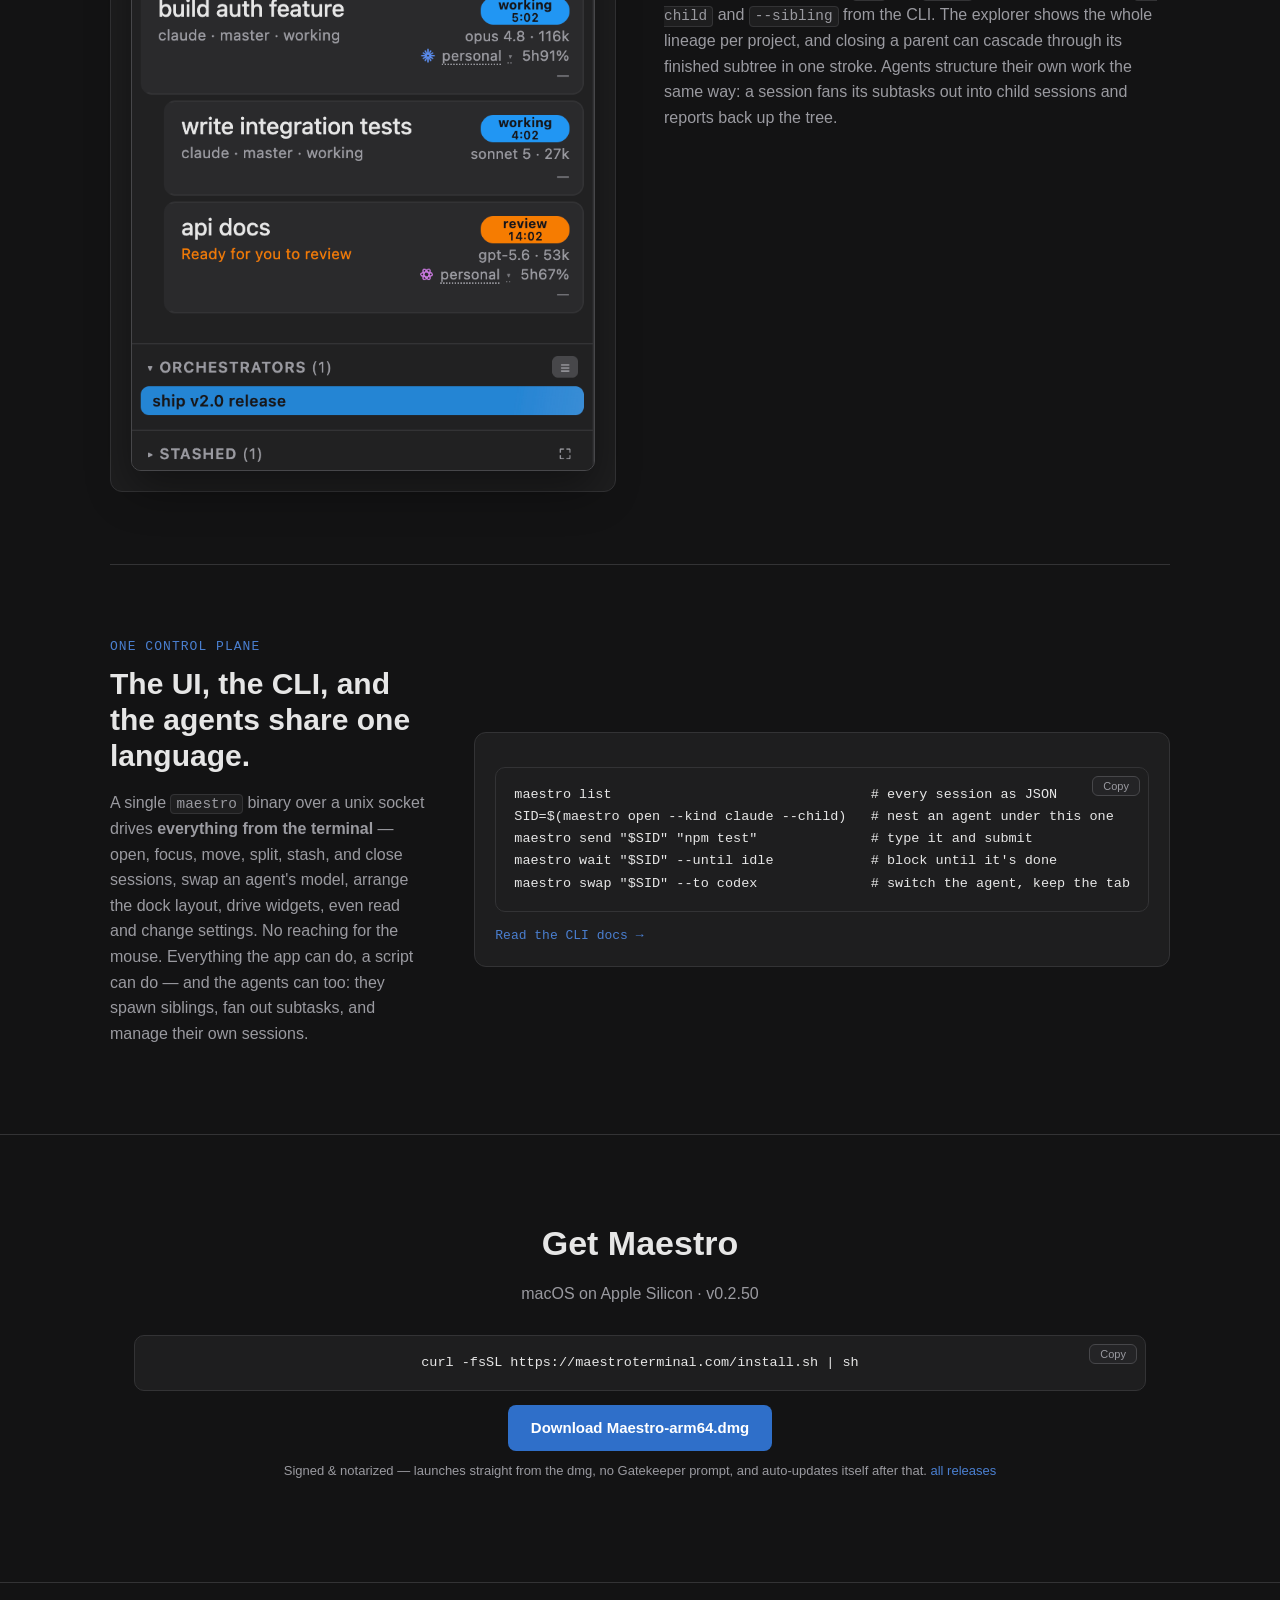
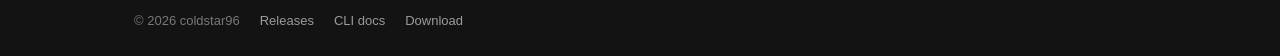
==== commit 99d63fb3: "docs(site): version pill v0.2.50" ====
--- a/index.html
+++ b/index.html
@@ -338,7 +338,7 @@
   <section class="download" id="download">
     <div class="container">
       <h2>Get Maestro</h2>
-      <p class="req">macOS on Apple Silicon · v0.2.27</p>
+      <p class="req">macOS on Apple Silicon · v0.2.50</p>
       <pre class="code-block"><code>curl -fsSL https://maestroterminal.com/install.sh | sh</code></pre>
       <a class="btn btn-primary" href="https://github.com/coldstar96/maestro-releases/releases/latest/download/Maestro-arm64.dmg">Download Maestro-arm64.dmg</a>
       <p class="btn-note">Signed &amp; notarized — launches straight from the dmg, no Gatekeeper prompt, and auto-updates itself after that. <a href="https://github.com/coldstar96/maestro-releases/releases">all releases</a></p>
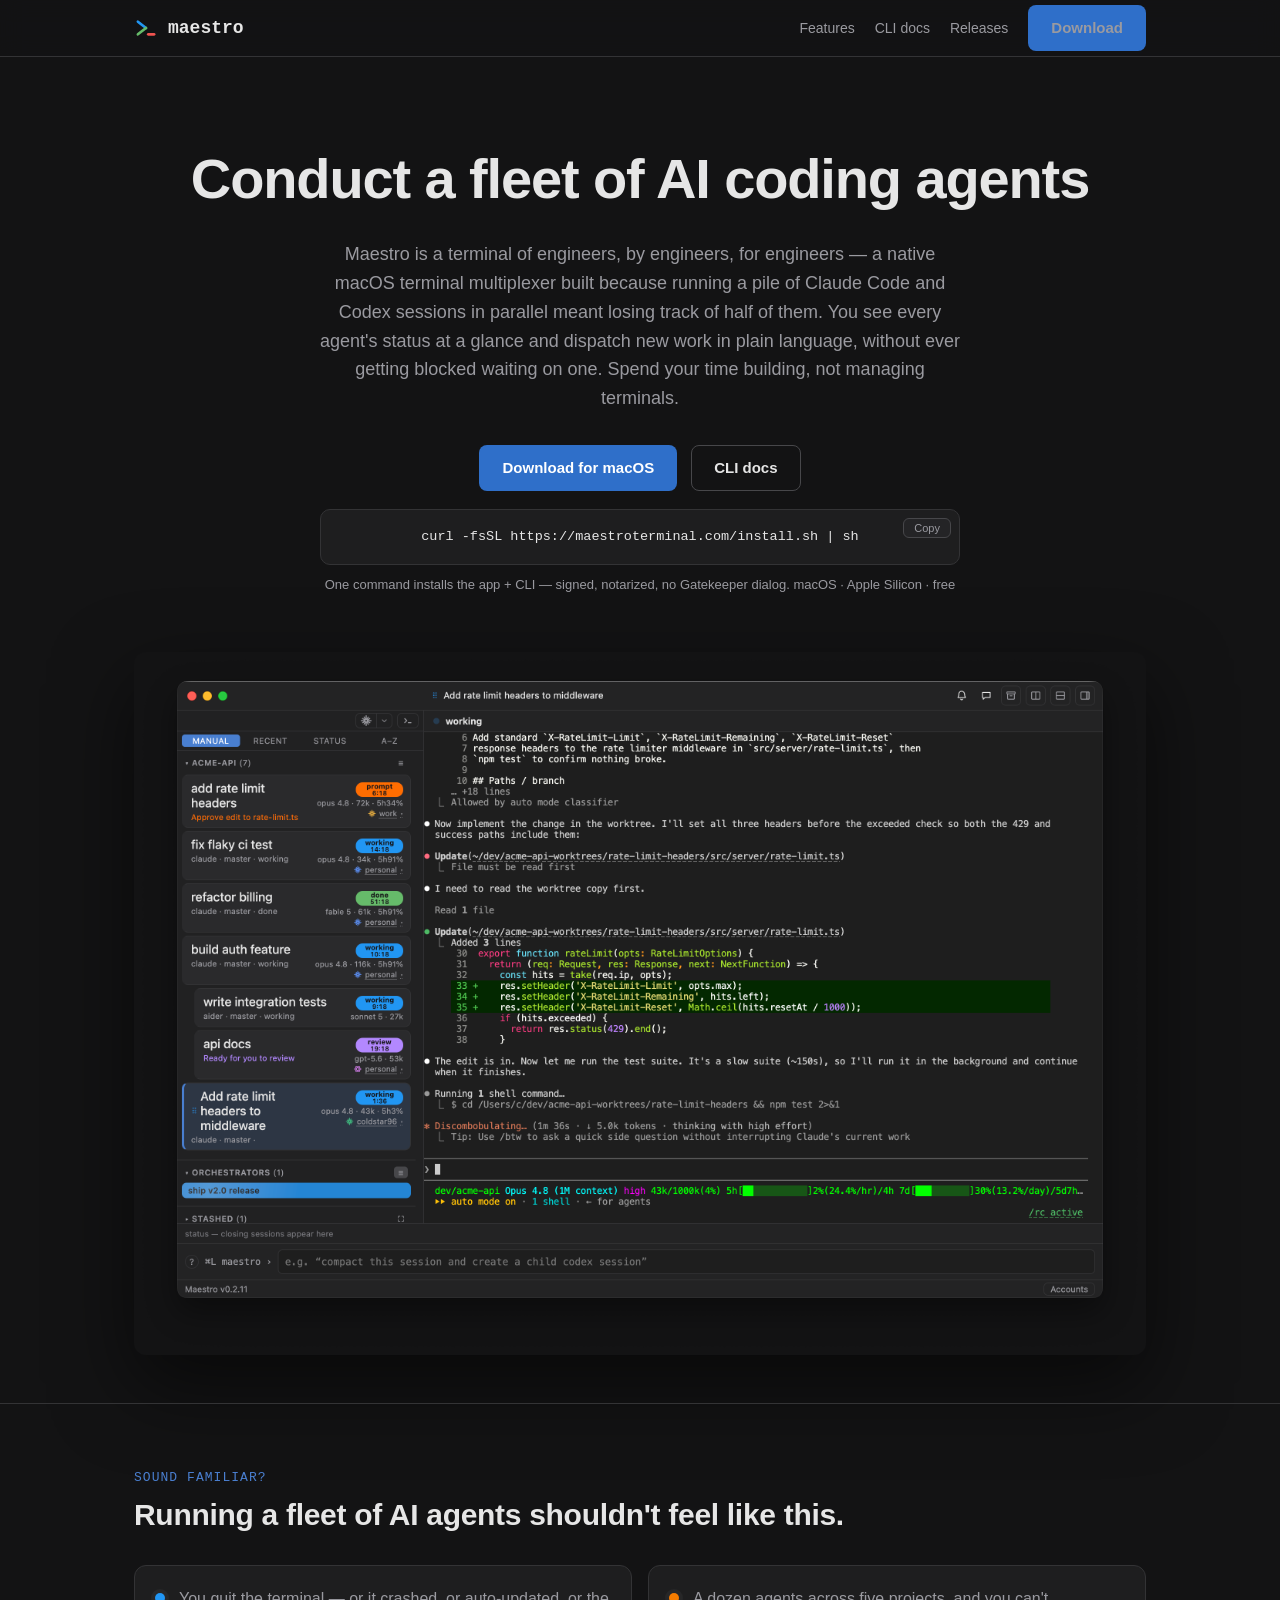
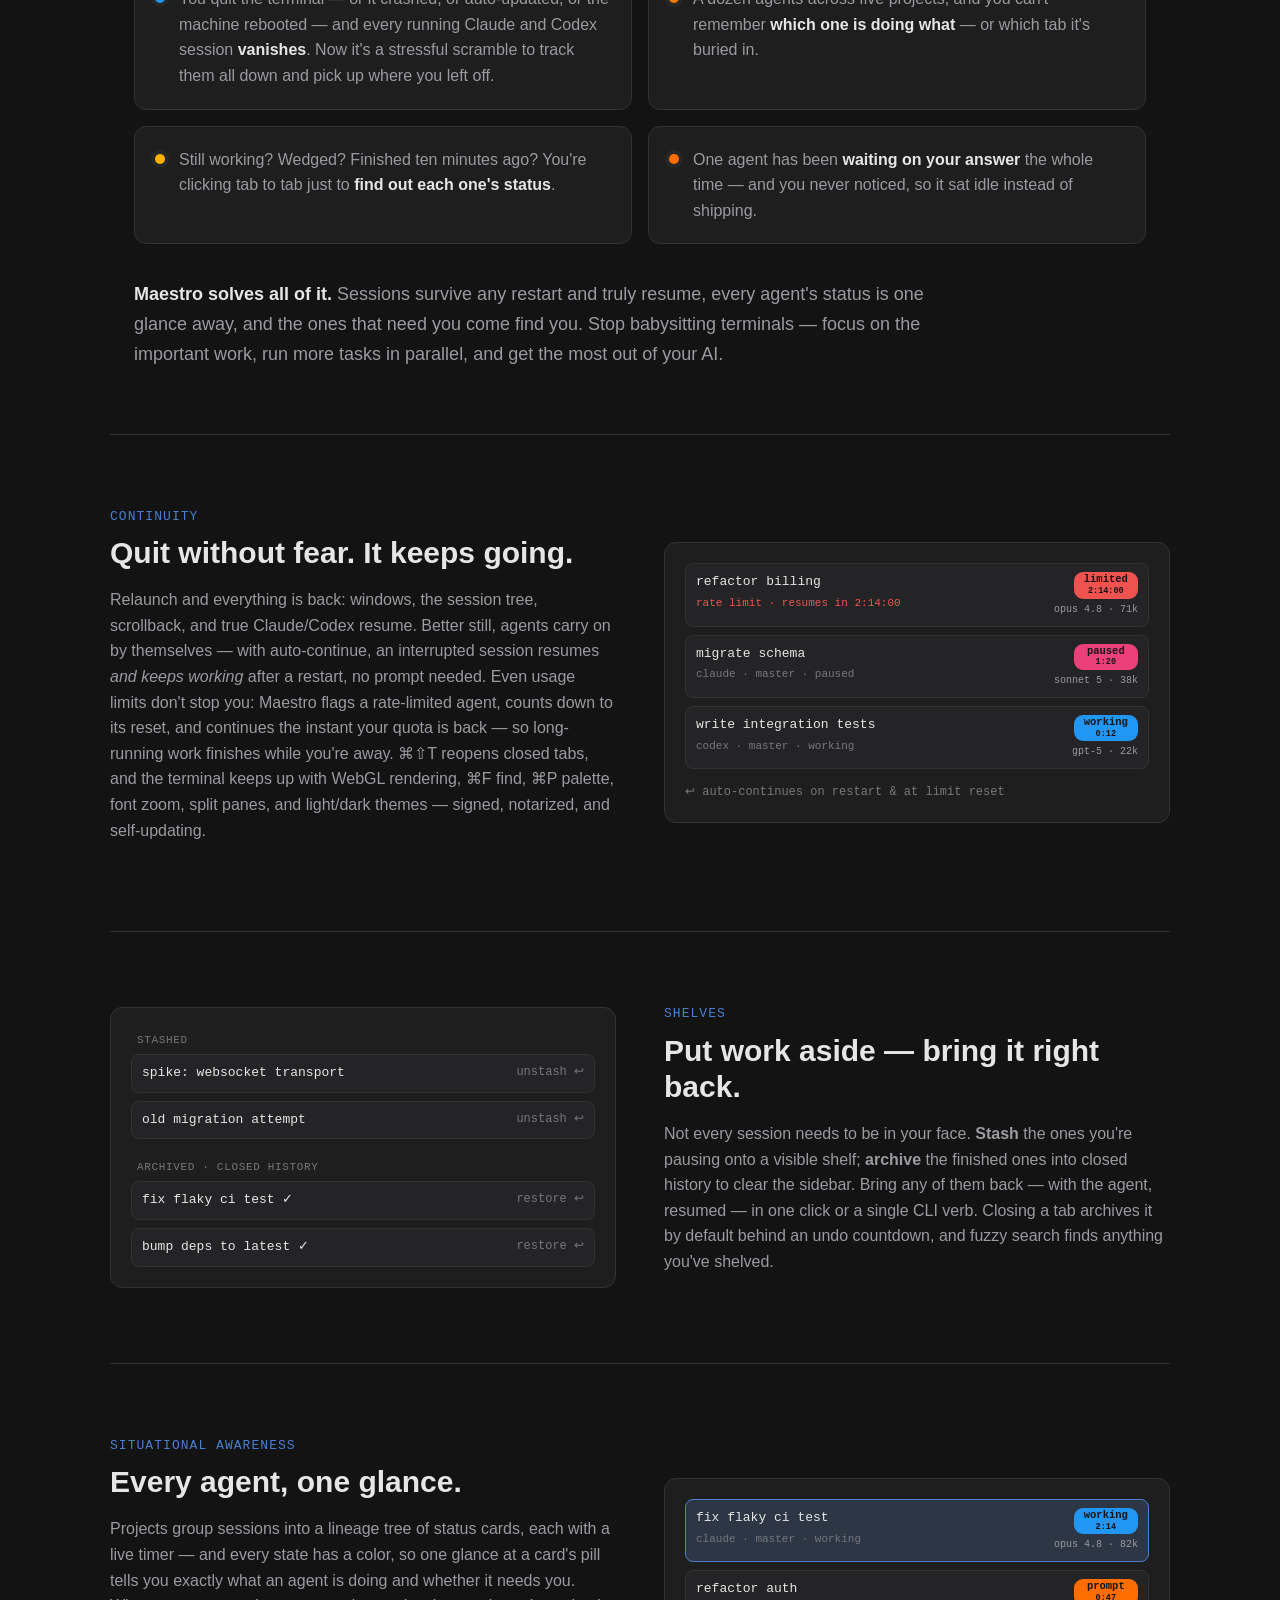
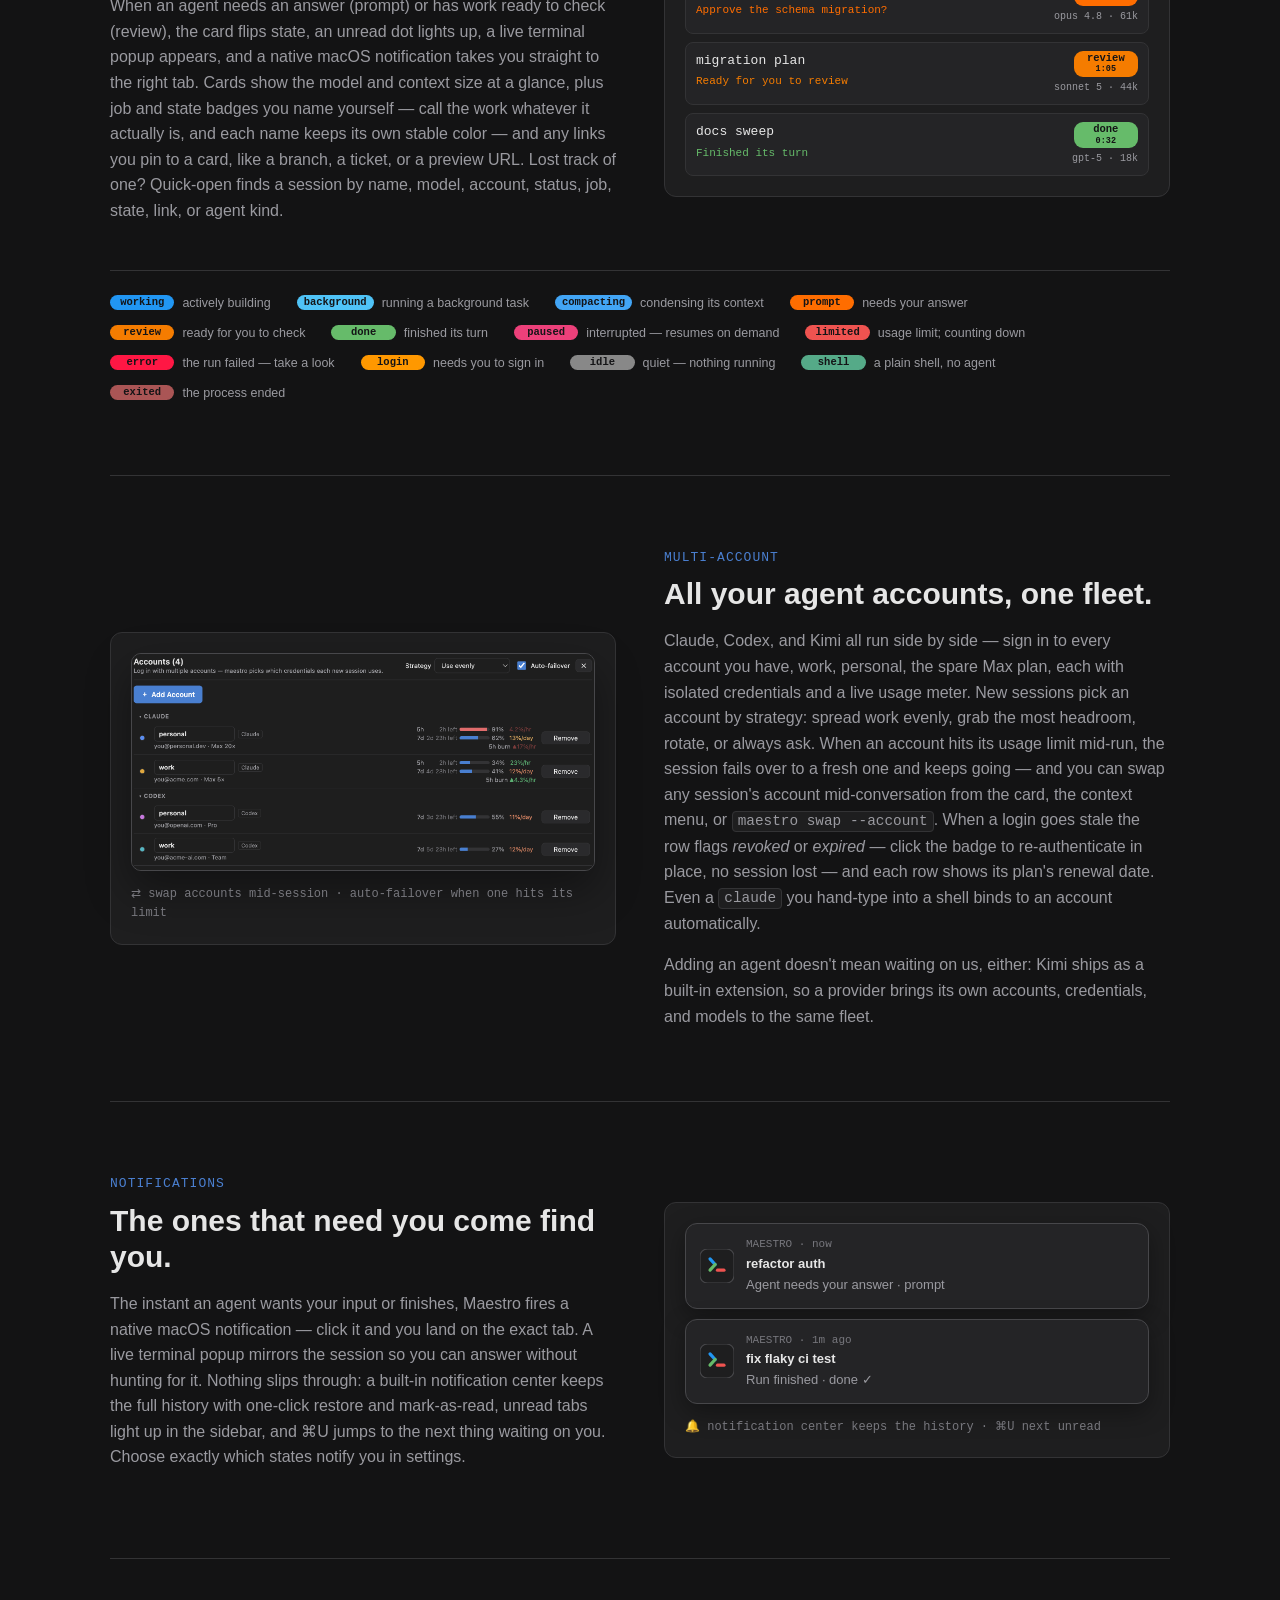
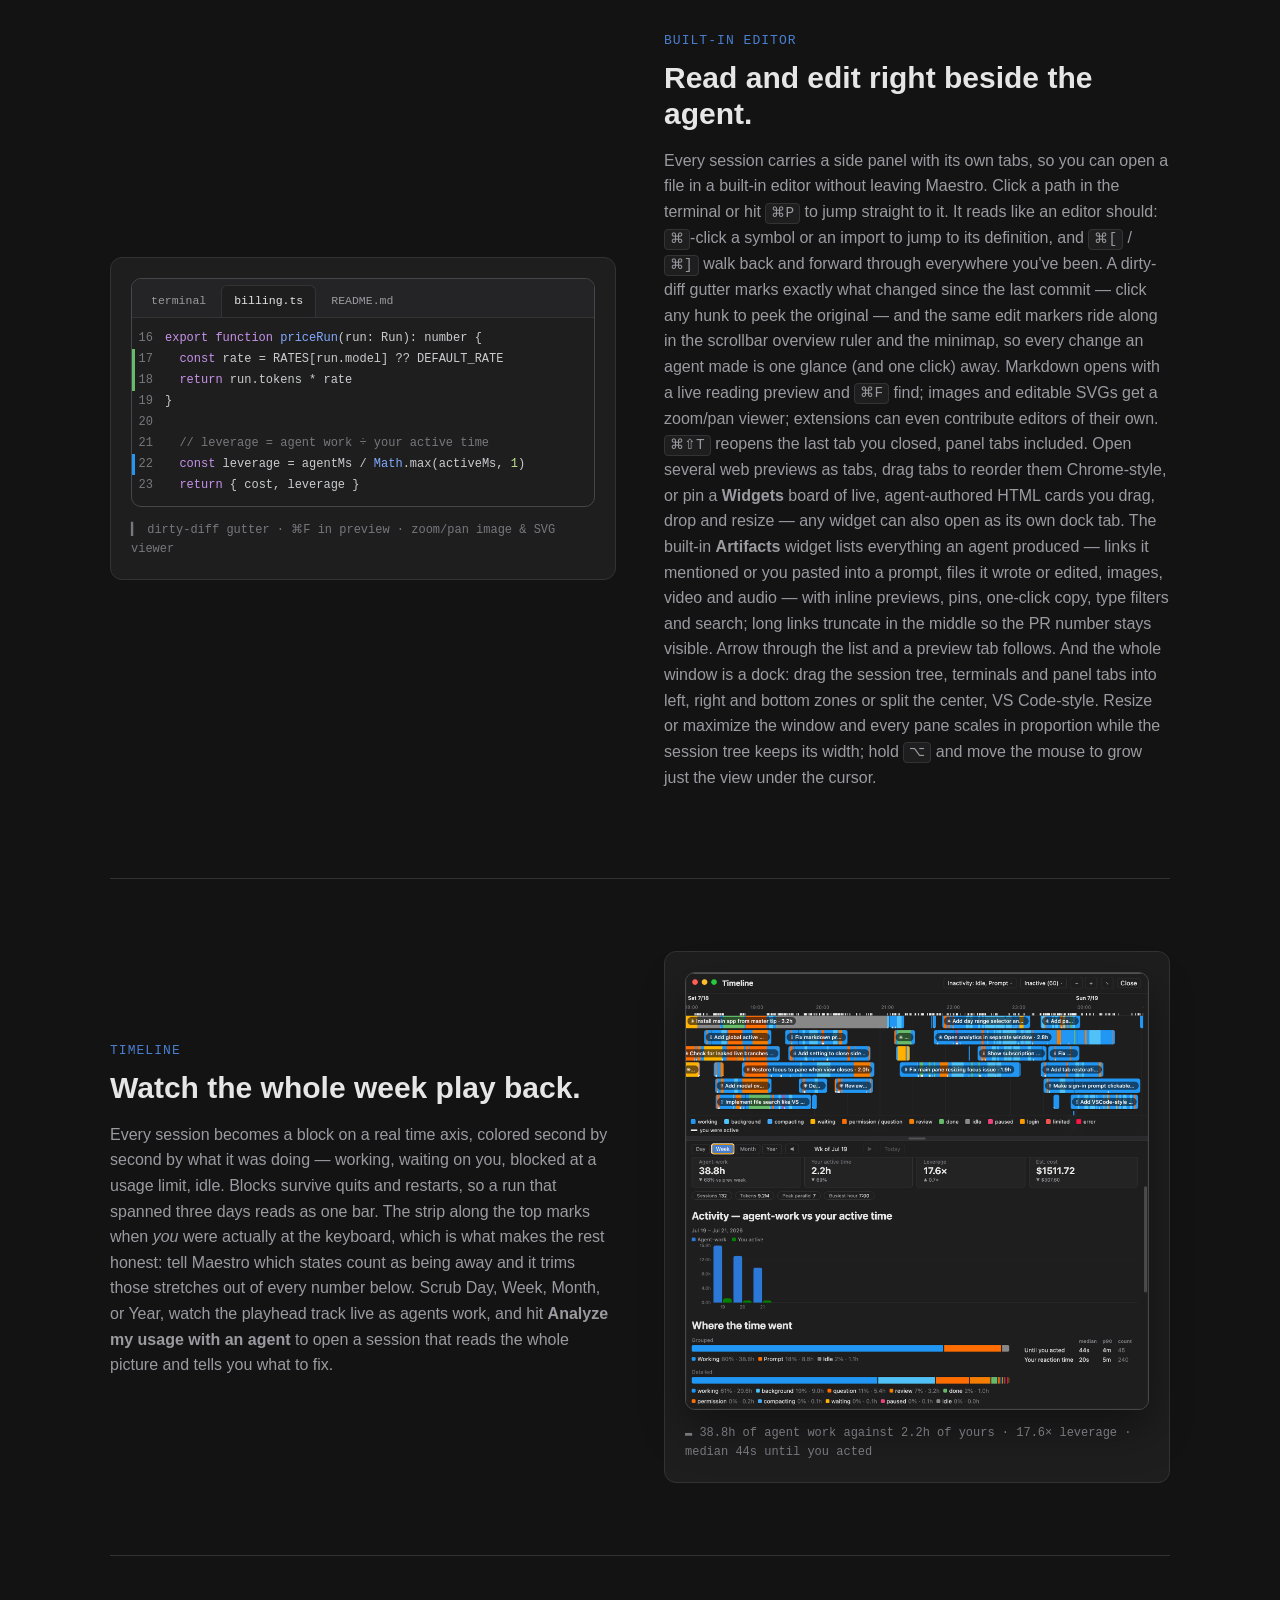
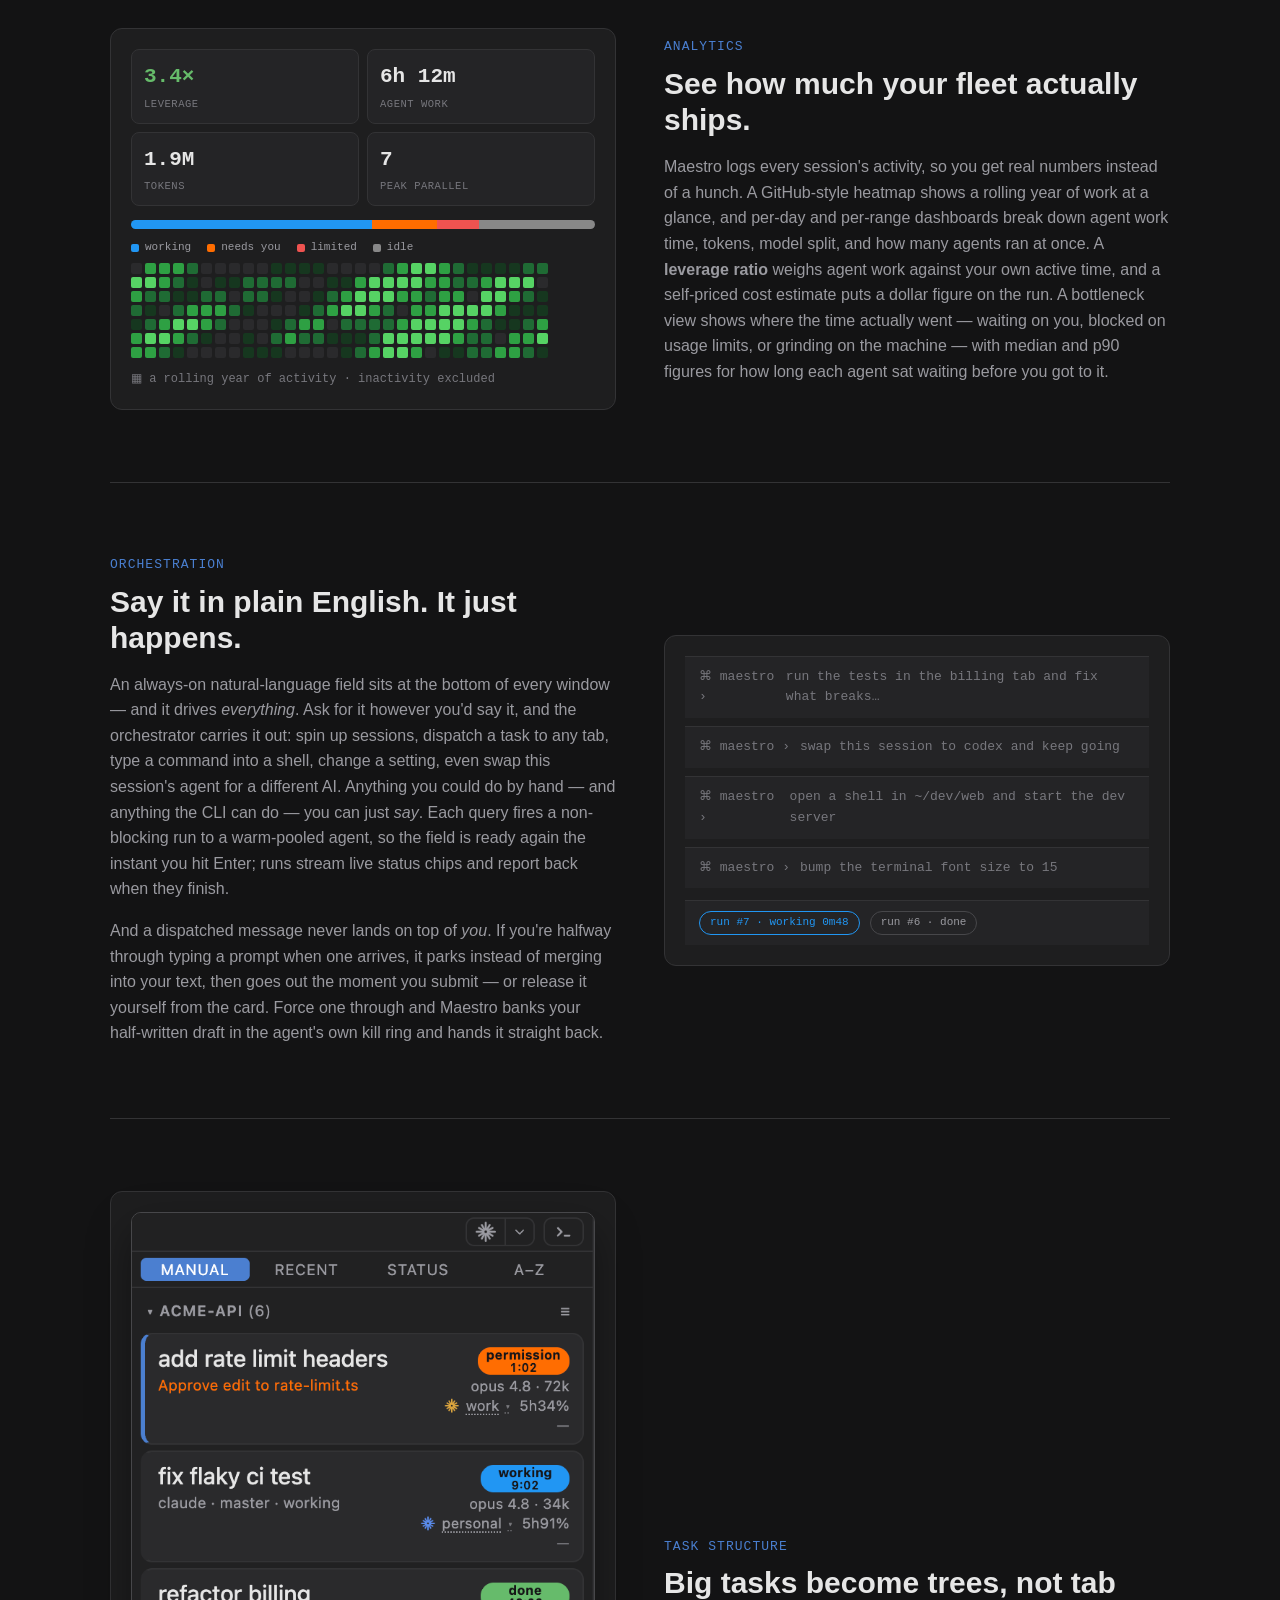
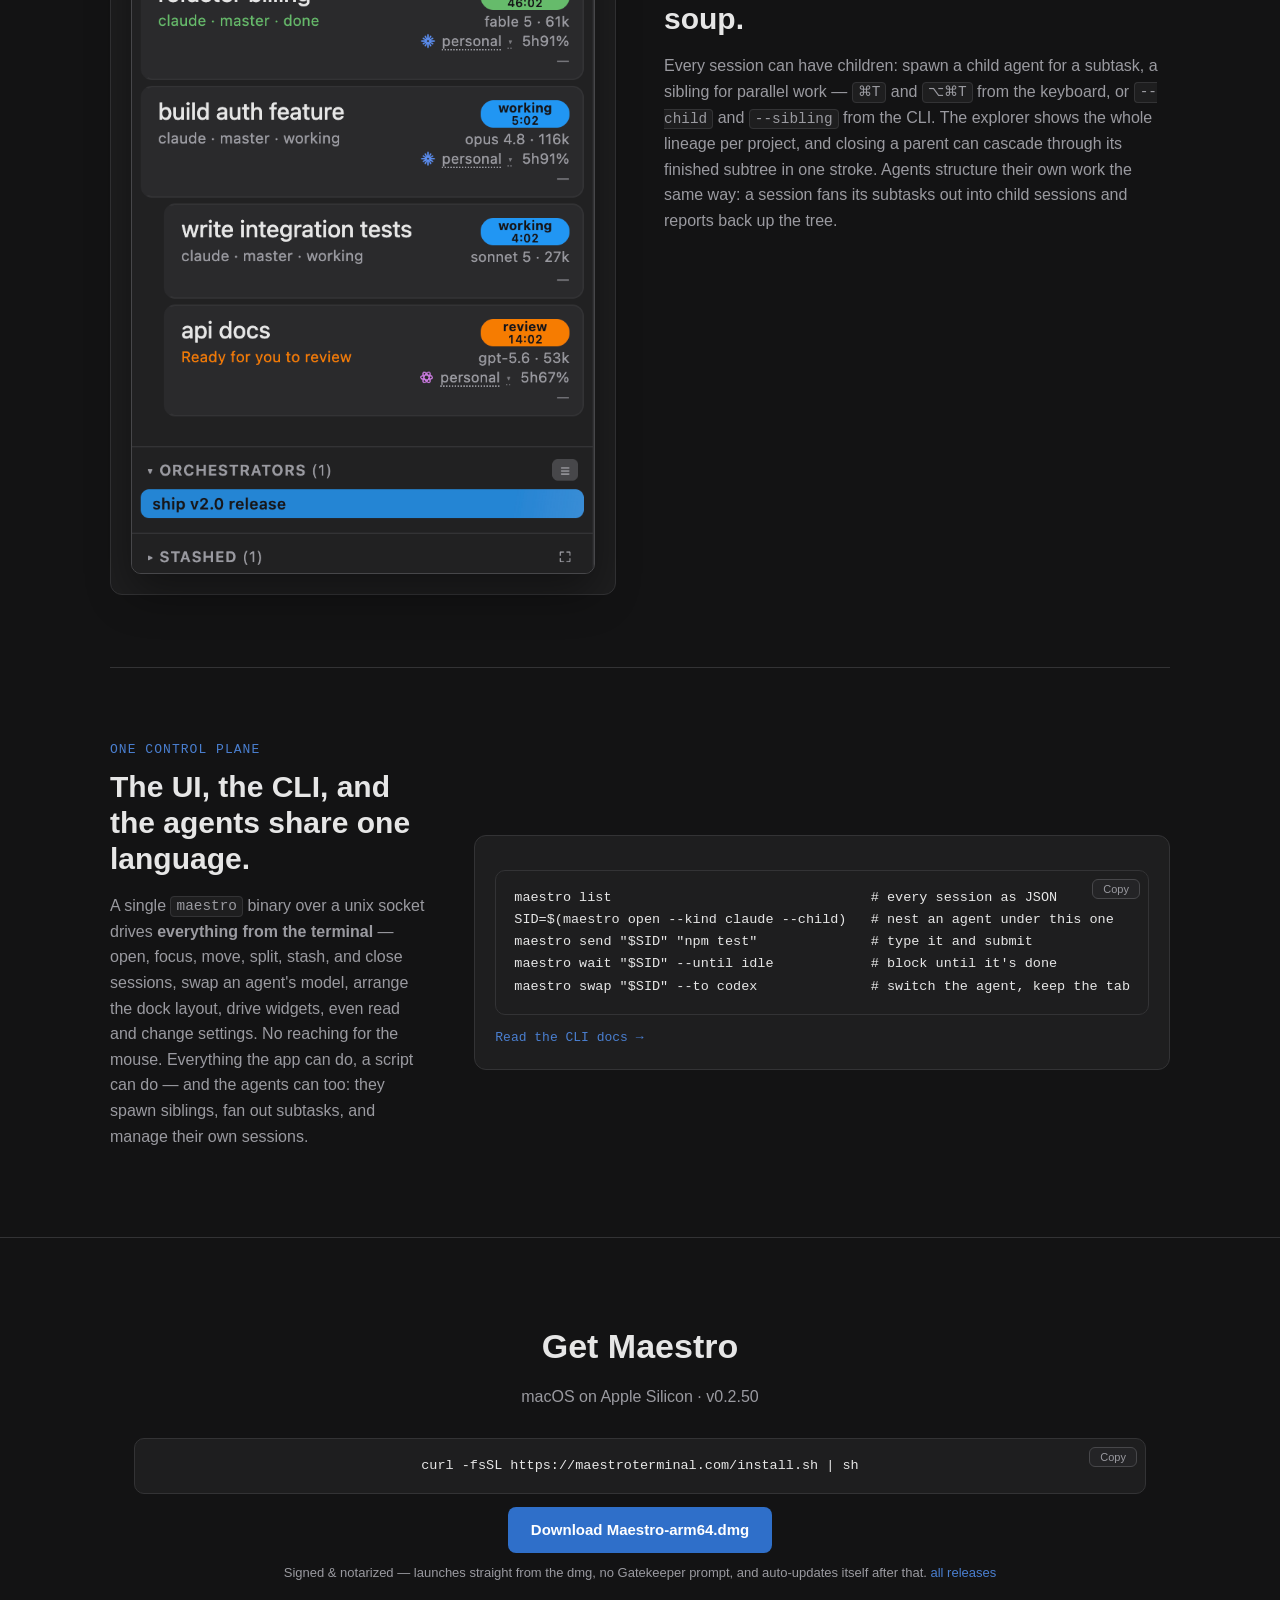
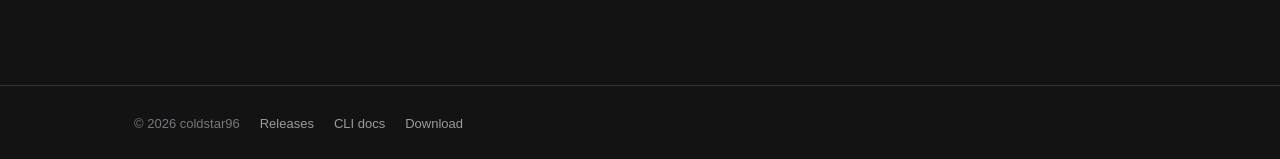
==== commit 2cf2c76e: "docs(site): v0.2.52 — artifacts copy/prompt links, proportional dock resizing" ====
--- a/index.html
+++ b/index.html
@@ -191,7 +191,7 @@
       <div class="feature-text">
         <div class="feature-kicker">Built-in editor</div>
         <h2>Read and edit right beside the agent.</h2>
-        <p>Every session carries a side panel with its own tabs, so you can open a file in a built-in editor without leaving Maestro. Click a path in the terminal or hit <code>⌘P</code> to jump straight to it. It reads like an editor should: <code>⌘</code>-click a symbol or an import to jump to its definition, and <code>⌘[</code> / <code>⌘]</code> walk back and forward through everywhere you've been. A dirty-diff gutter marks exactly what changed since the last commit — click any hunk to peek the original — and the same edit markers ride along in the scrollbar overview ruler and the minimap, so every change an agent made is one glance (and one click) away. Markdown opens with a live reading preview and <code>⌘F</code> find; images and editable SVGs get a zoom/pan viewer; extensions can even contribute editors of their own. <code>⌘⇧T</code> reopens the last tab you closed, panel tabs included. Open several web previews as tabs, drag tabs to reorder them Chrome-style, or pin a <strong>Widgets</strong> board of live, agent-authored HTML cards you drag, drop and resize — any widget can also open as its own dock tab. The built-in <strong>Artifacts</strong> widget lists everything an agent produced — links it mentioned, files it wrote or edited, images, video and audio — with inline previews, pins, type filters and search; arrow through the list and a preview tab follows. And the whole window is a dock: drag the session tree, terminals and panel tabs into left, right and bottom zones or split the center, VS Code-style.</p>
+        <p>Every session carries a side panel with its own tabs, so you can open a file in a built-in editor without leaving Maestro. Click a path in the terminal or hit <code>⌘P</code> to jump straight to it. It reads like an editor should: <code>⌘</code>-click a symbol or an import to jump to its definition, and <code>⌘[</code> / <code>⌘]</code> walk back and forward through everywhere you've been. A dirty-diff gutter marks exactly what changed since the last commit — click any hunk to peek the original — and the same edit markers ride along in the scrollbar overview ruler and the minimap, so every change an agent made is one glance (and one click) away. Markdown opens with a live reading preview and <code>⌘F</code> find; images and editable SVGs get a zoom/pan viewer; extensions can even contribute editors of their own. <code>⌘⇧T</code> reopens the last tab you closed, panel tabs included. Open several web previews as tabs, drag tabs to reorder them Chrome-style, or pin a <strong>Widgets</strong> board of live, agent-authored HTML cards you drag, drop and resize — any widget can also open as its own dock tab. The built-in <strong>Artifacts</strong> widget lists everything an agent produced — links it mentioned or you pasted into a prompt, files it wrote or edited, images, video and audio — with inline previews, pins, one-click copy, type filters and search; long links truncate in the middle so the PR number stays visible. Arrow through the list and a preview tab follows. And the whole window is a dock: drag the session tree, terminals and panel tabs into left, right and bottom zones or split the center, VS Code-style. Resize or maximize the window and every pane scales in proportion while the session tree keeps its width; hold <code>⌥</code> and move the mouse to grow just the view under the cursor.</p>
       </div>
       <div class="feature-visual">
         <div class="mock-editor">
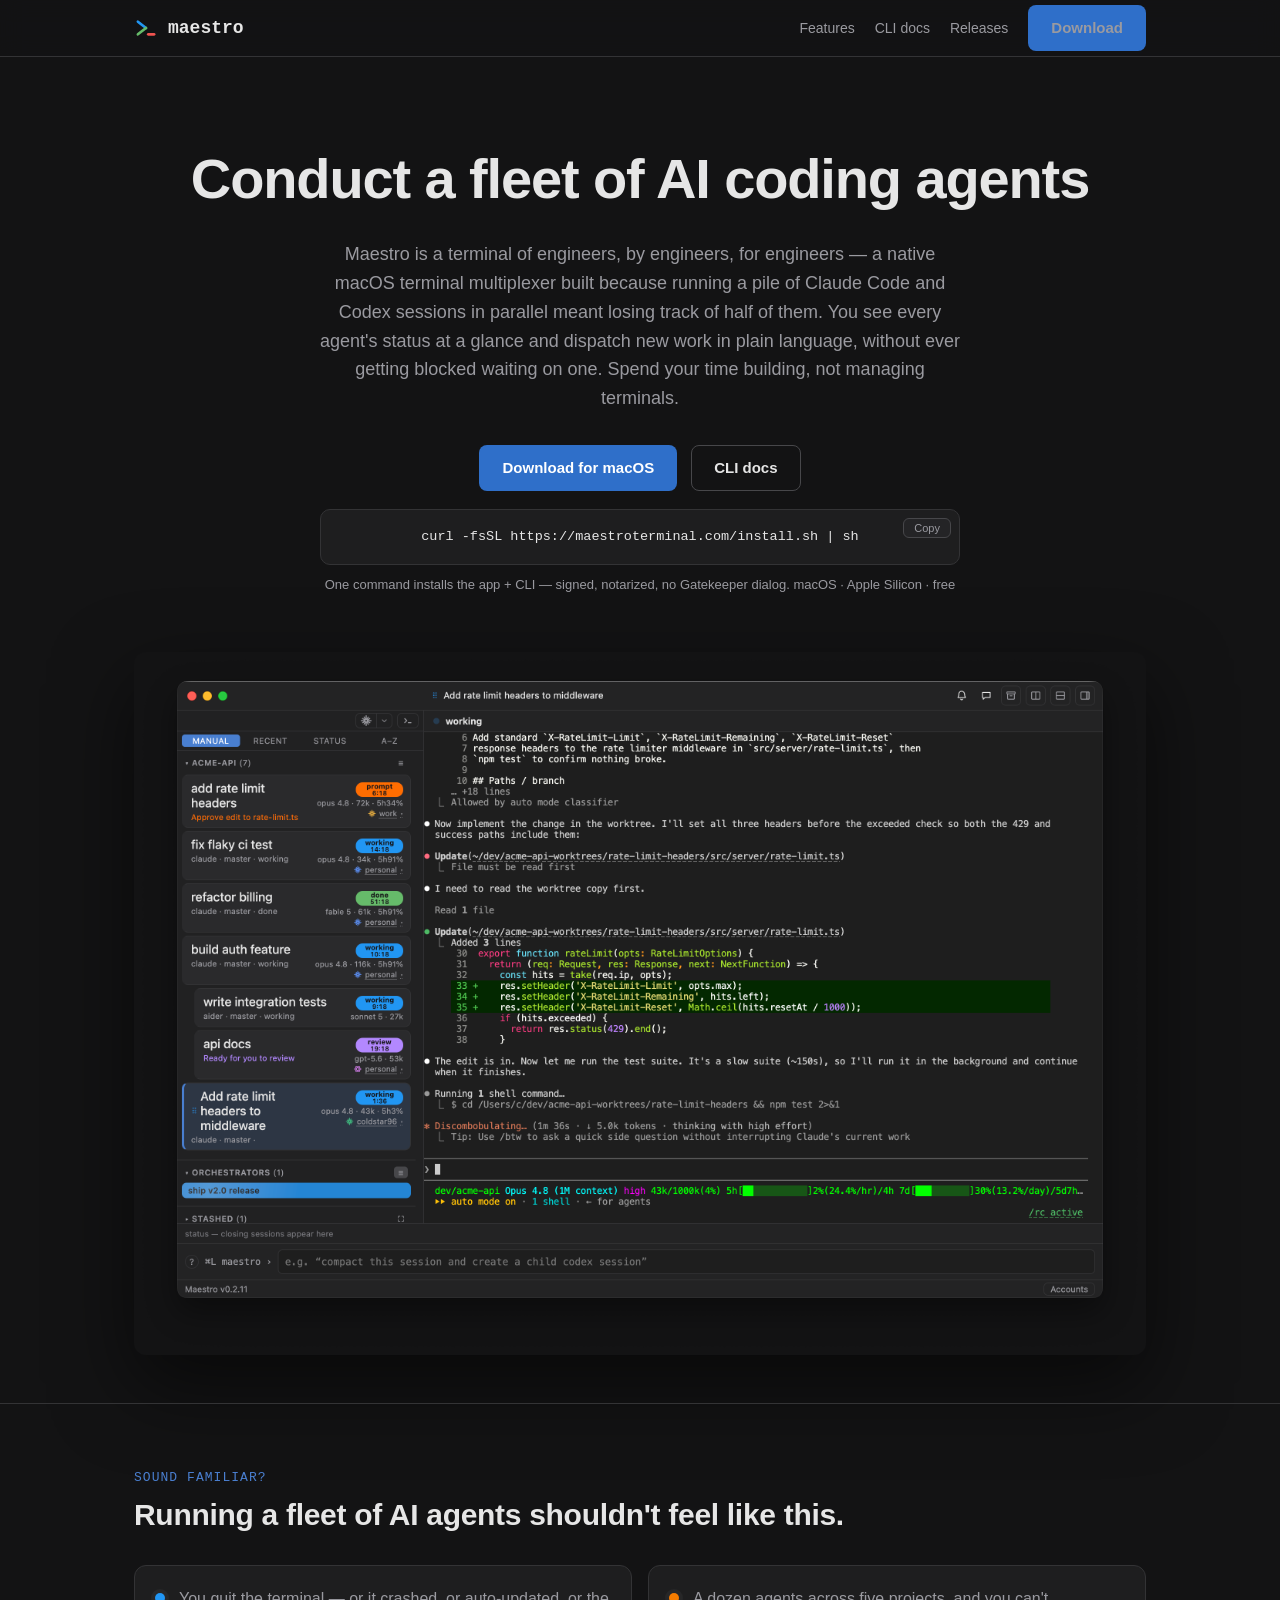
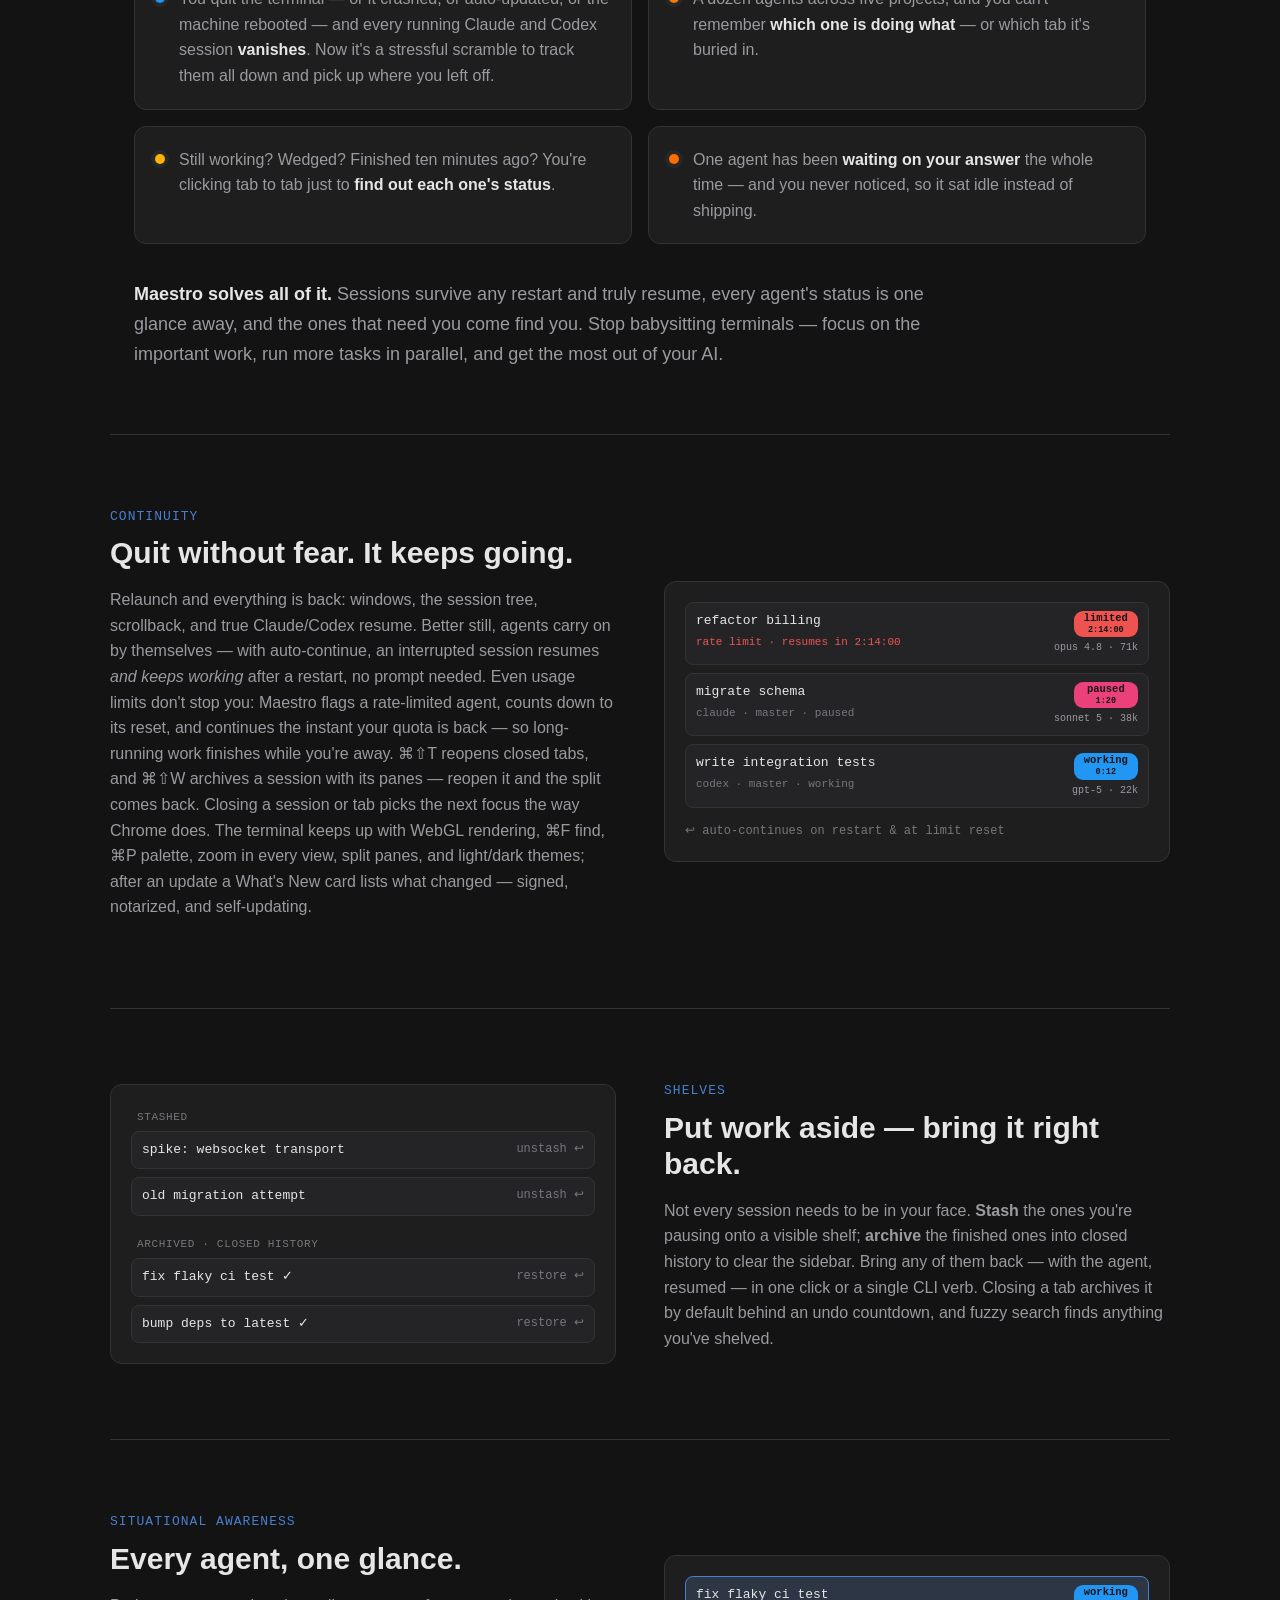
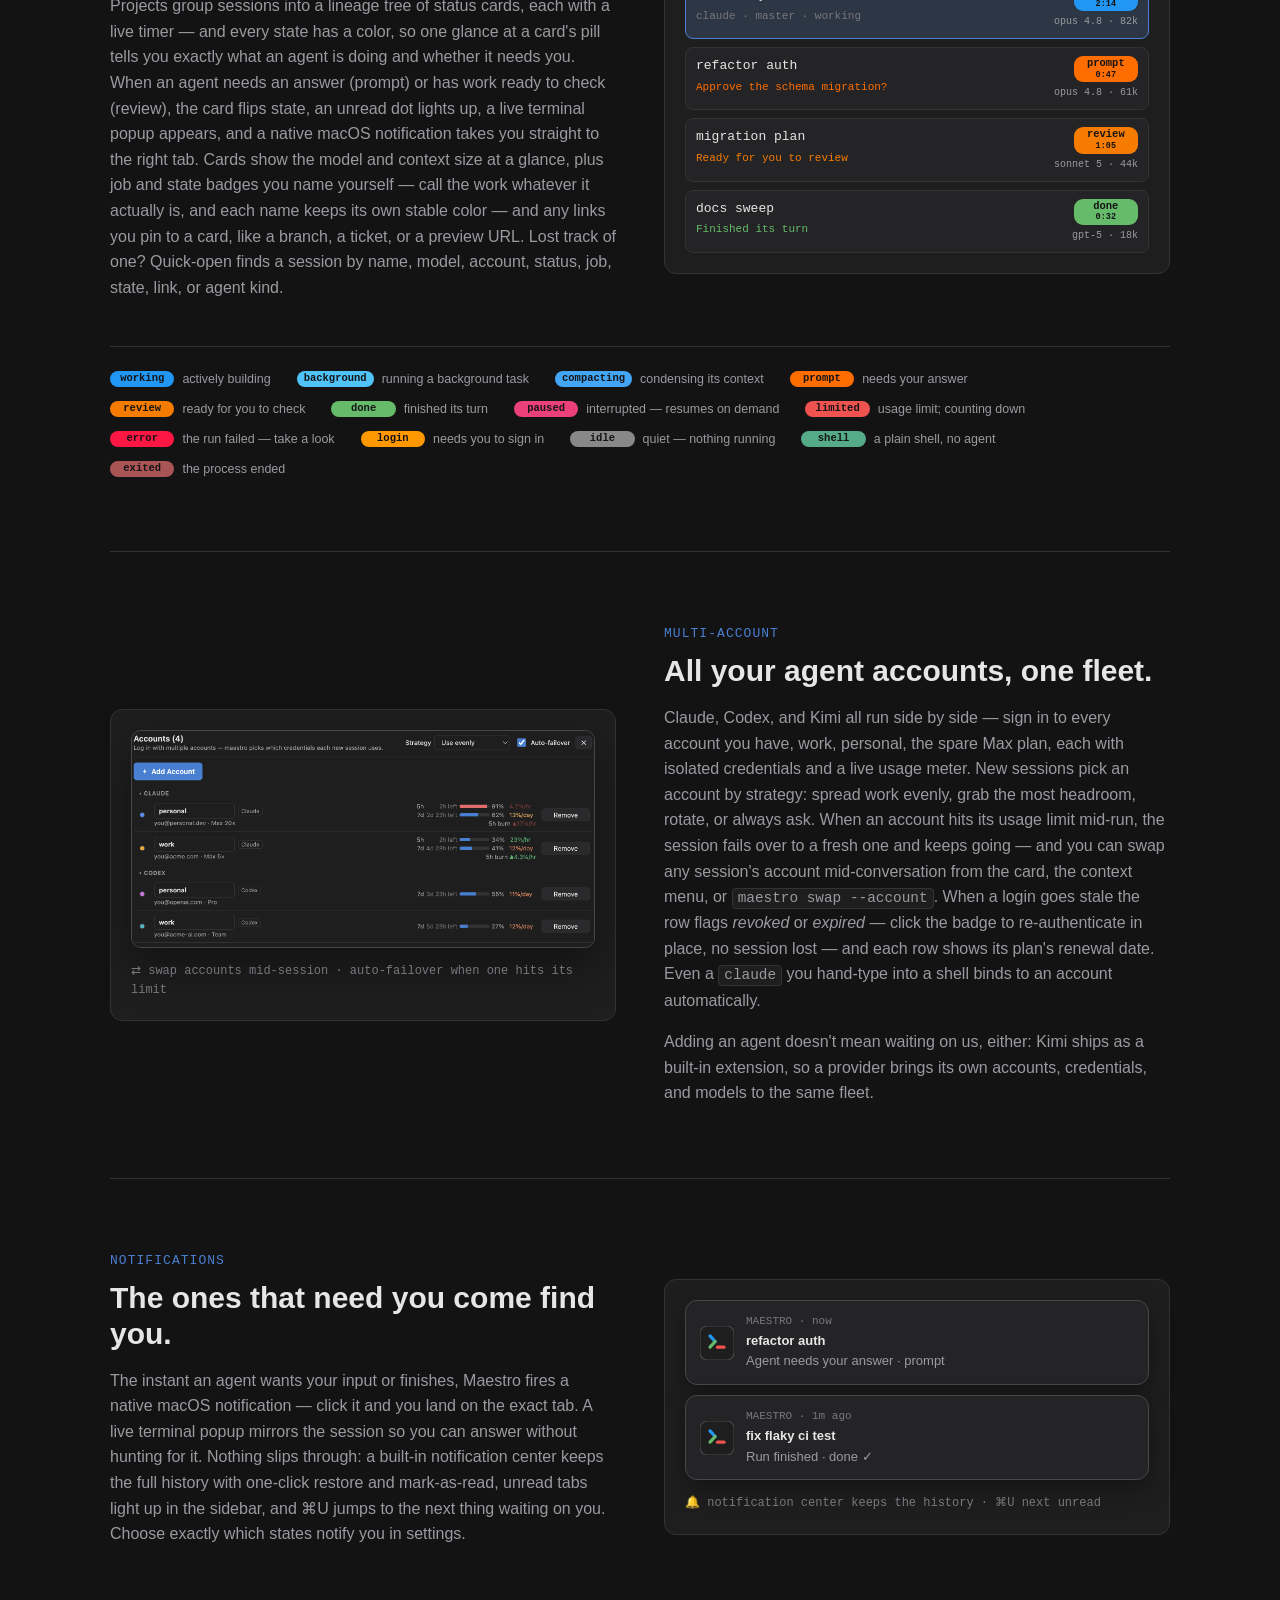
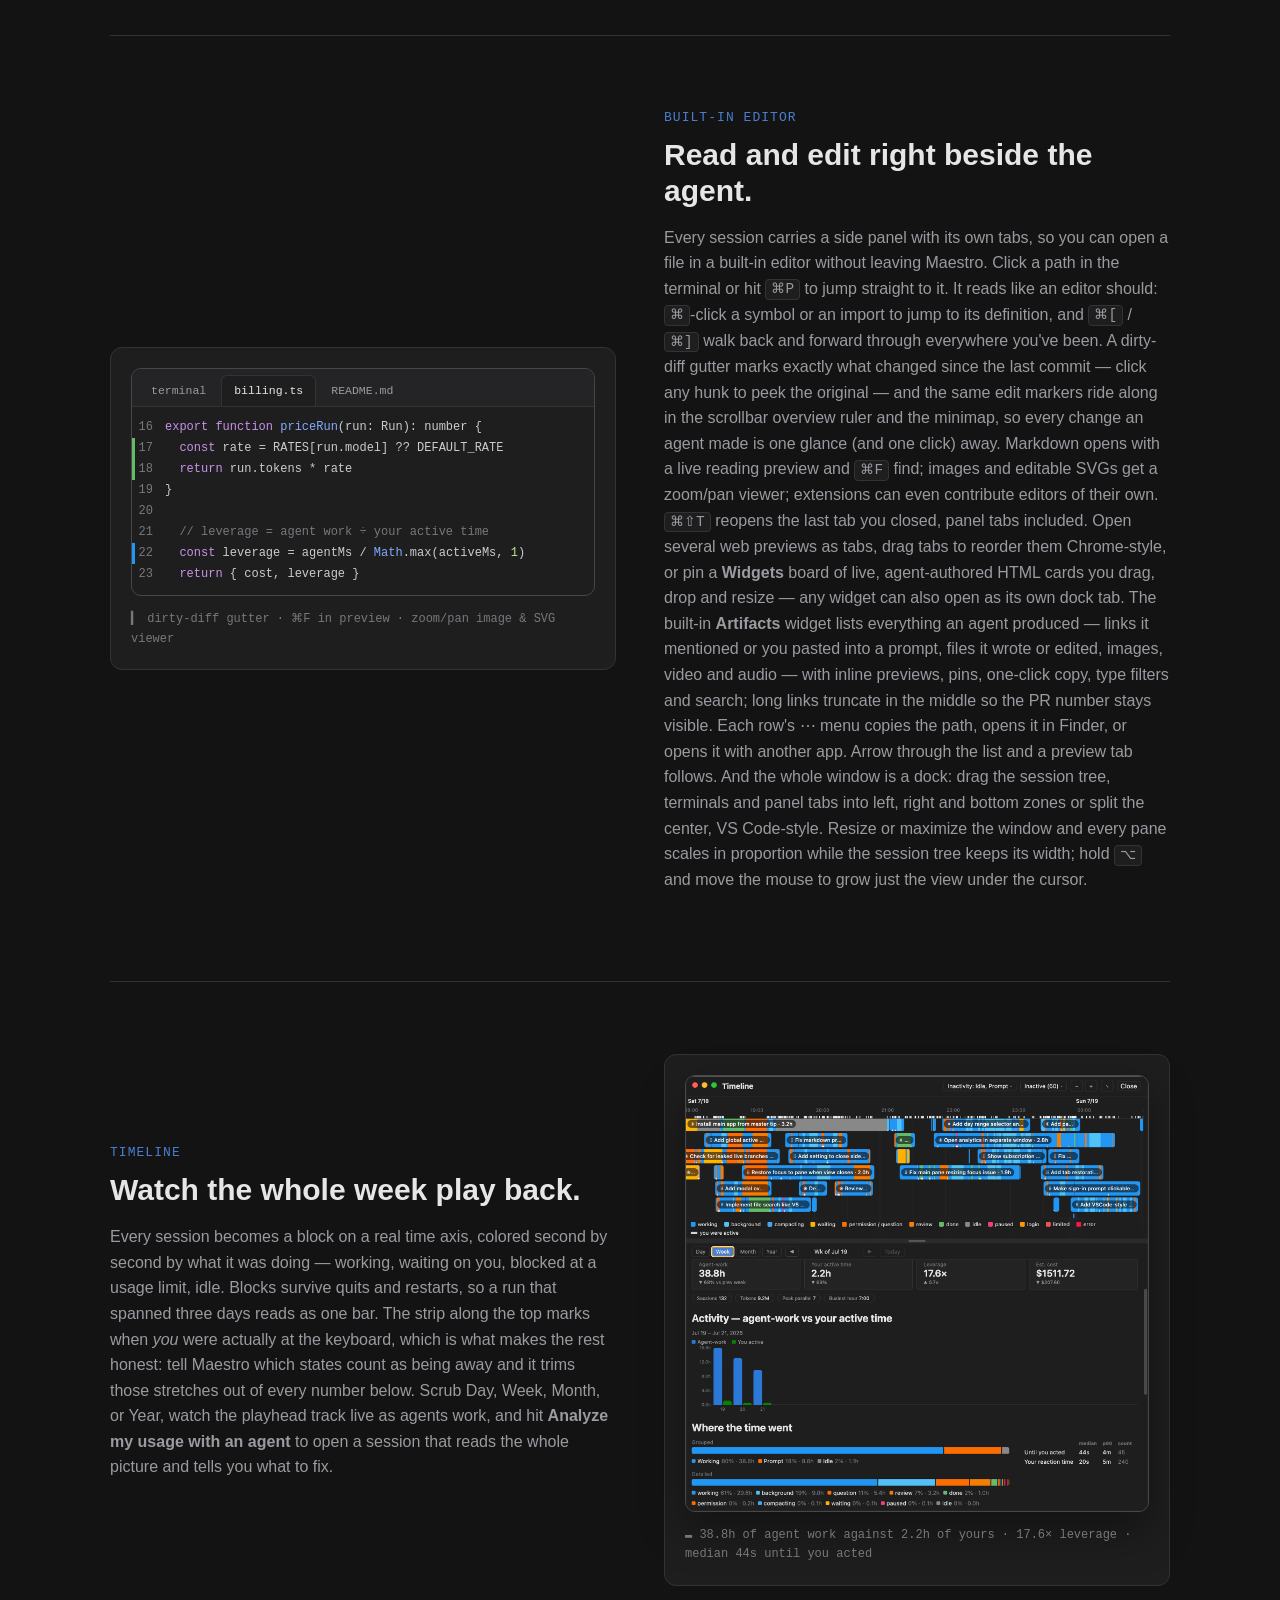
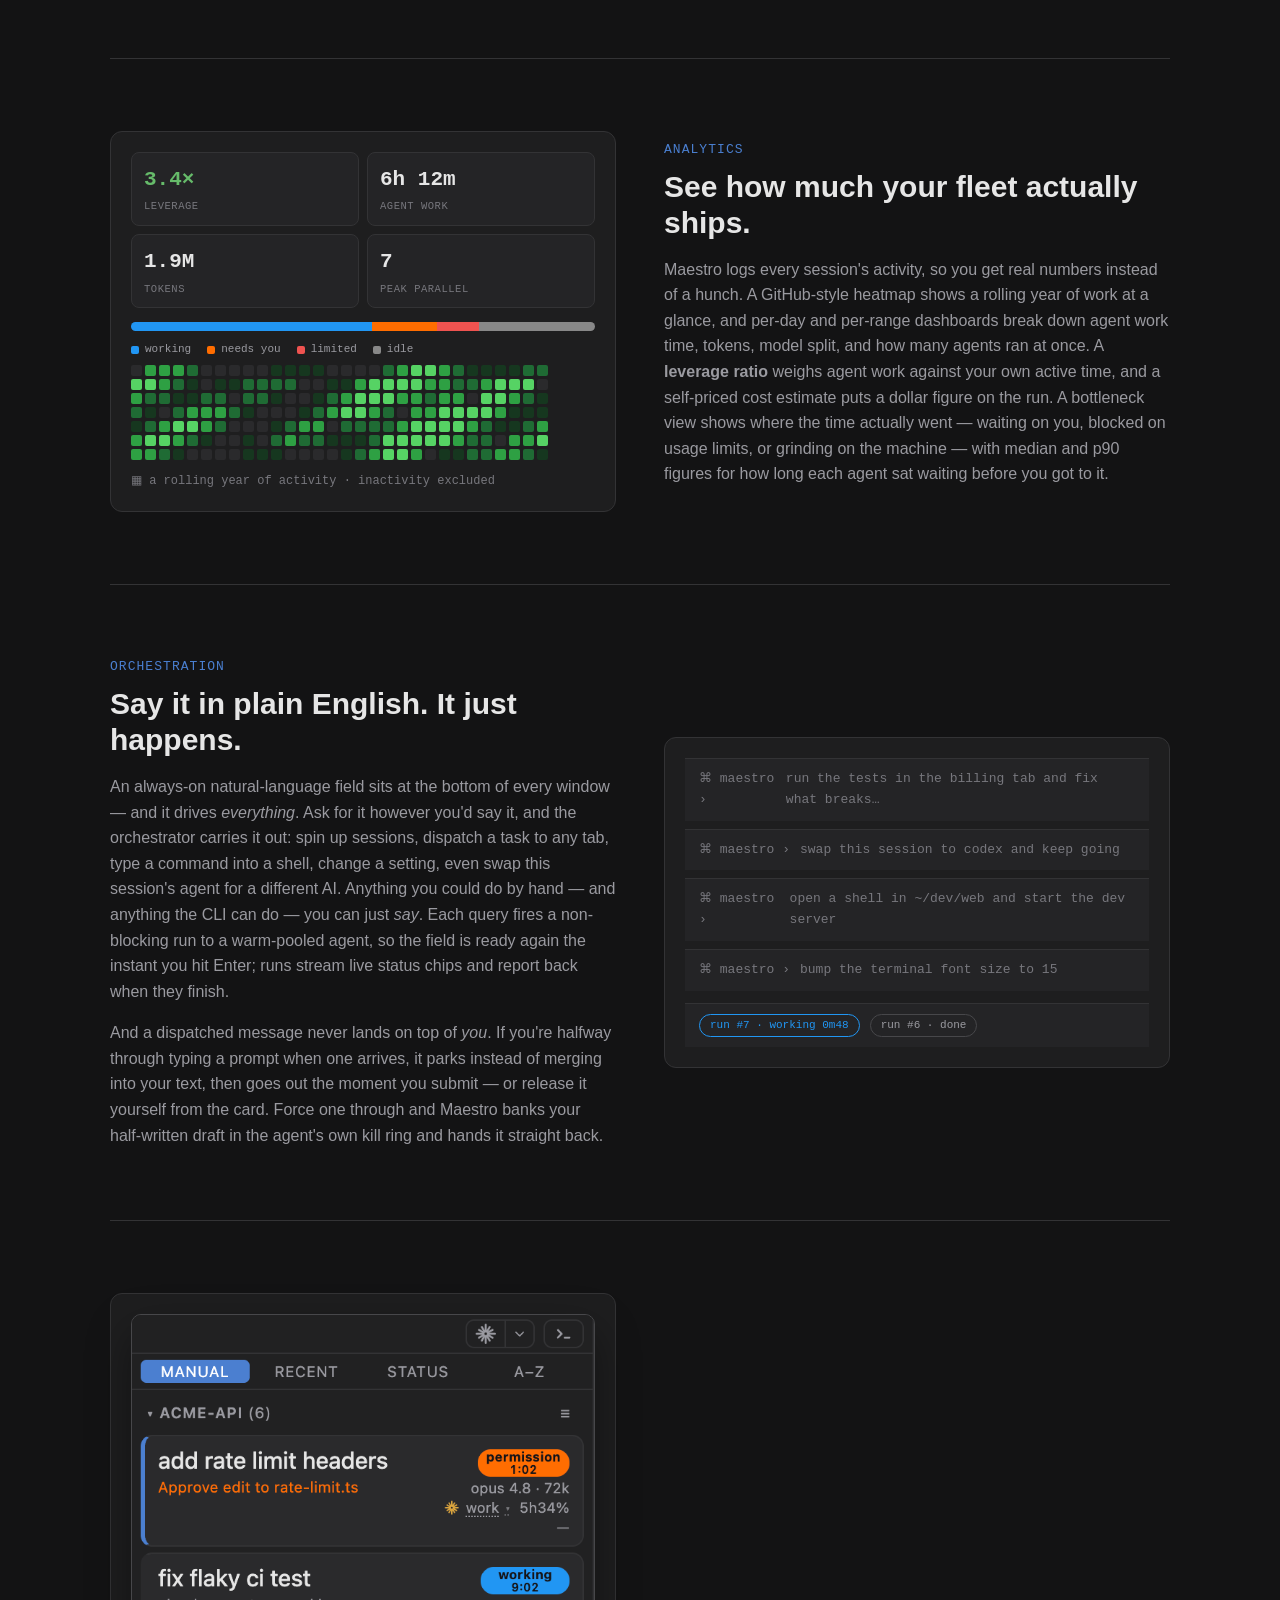
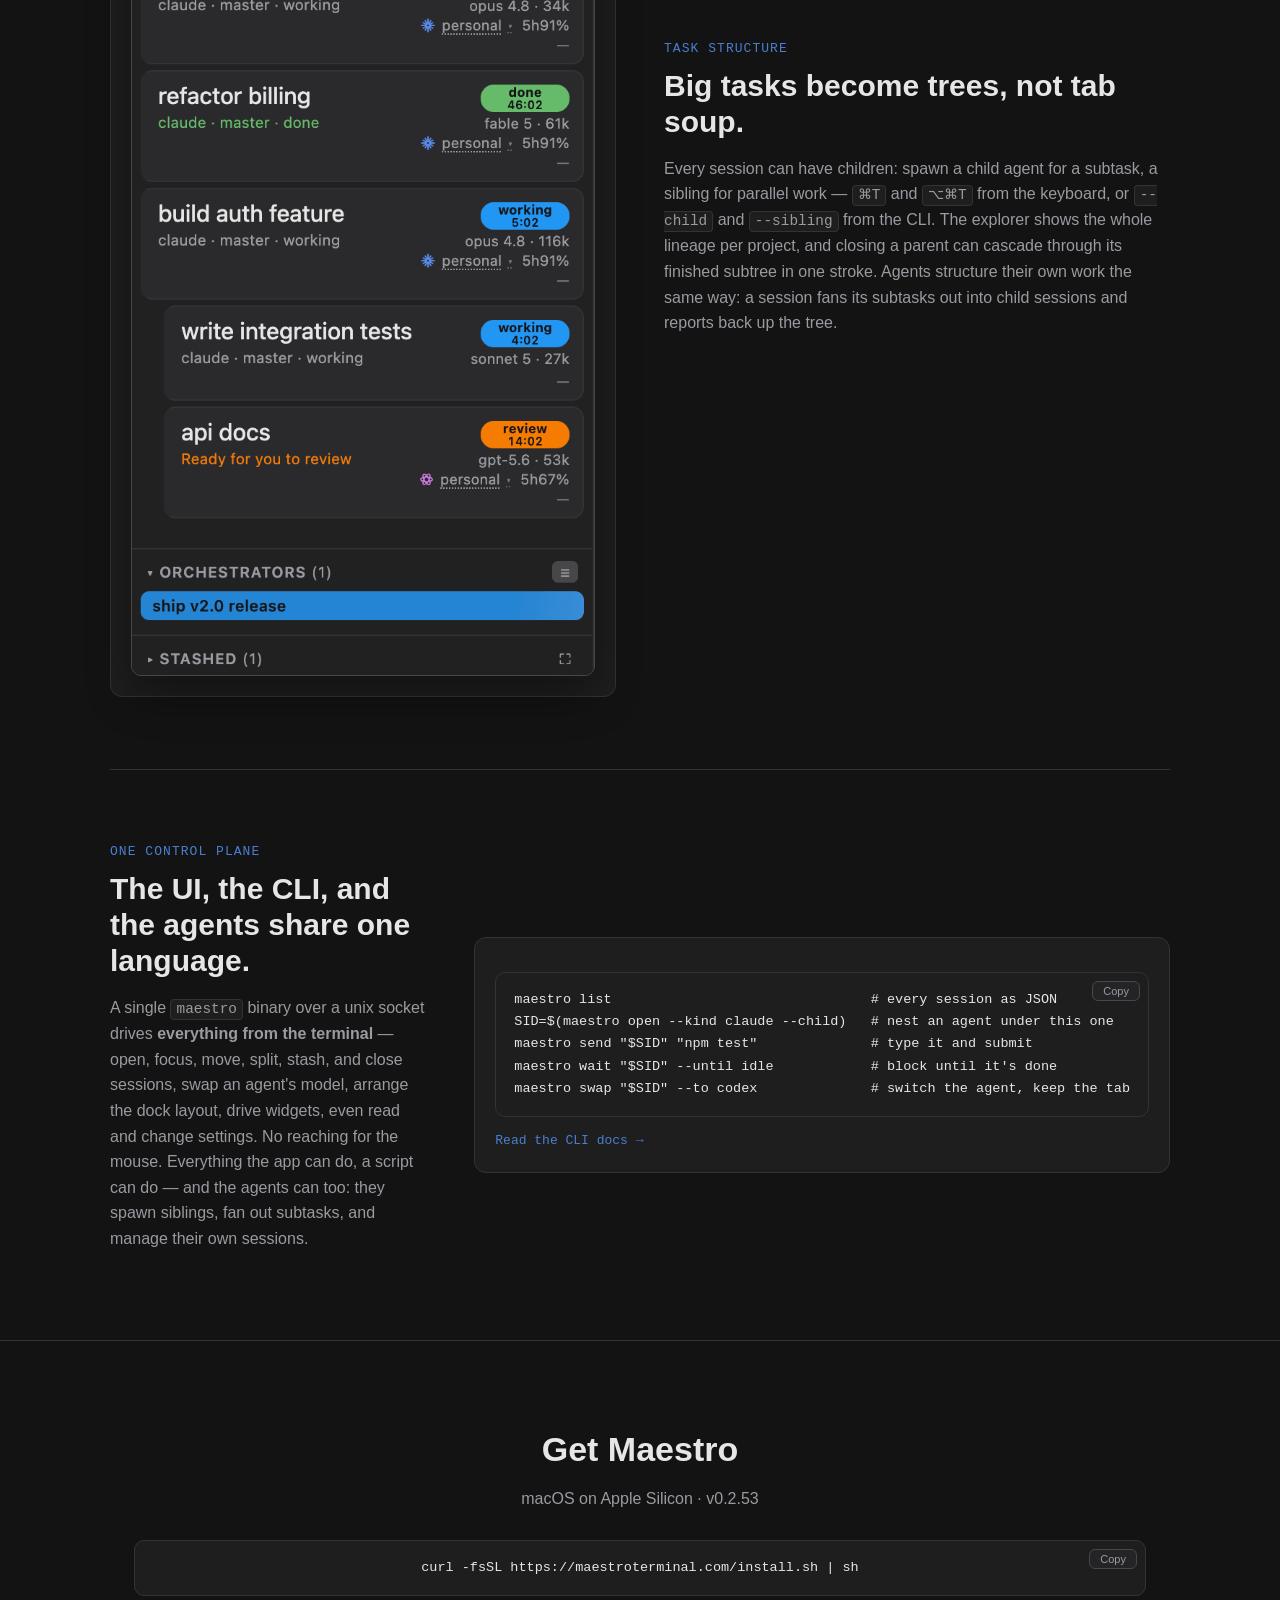
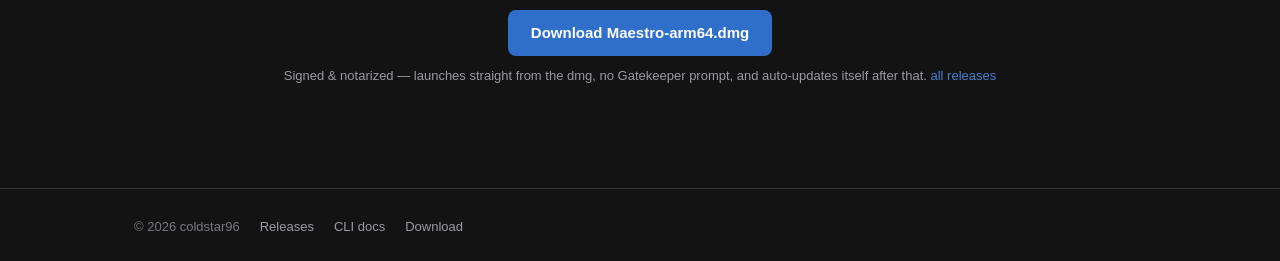
==== commit 171f51dd: "docs(site): v0.2.53 — close/reopen splits, zoom everywhere, What's New, CLI layout zone/panel target" ====
--- a/index.html
+++ b/index.html
@@ -71,7 +71,7 @@
       <div class="feature-text">
         <div class="feature-kicker">Continuity</div>
         <h2>Quit without fear. It keeps going.</h2>
-        <p>Relaunch and everything is back: windows, the session tree, scrollback, and true Claude/Codex resume. Better still, agents carry on by themselves — with auto-continue, an interrupted session resumes <em>and keeps working</em> after a restart, no prompt needed. Even usage limits don't stop you: Maestro flags a rate-limited agent, counts down to its reset, and continues the instant your quota is back — so long-running work finishes while you're away. ⌘⇧T reopens closed tabs, and the terminal keeps up with WebGL rendering, ⌘F find, ⌘P palette, font zoom, split panes, and light/dark themes — signed, notarized, and self-updating.</p>
+        <p>Relaunch and everything is back: windows, the session tree, scrollback, and true Claude/Codex resume. Better still, agents carry on by themselves — with auto-continue, an interrupted session resumes <em>and keeps working</em> after a restart, no prompt needed. Even usage limits don't stop you: Maestro flags a rate-limited agent, counts down to its reset, and continues the instant your quota is back — so long-running work finishes while you're away. ⌘⇧T reopens closed tabs, and ⌘⇧W archives a session with its panes — reopen it and the split comes back. Closing a session or tab picks the next focus the way Chrome does. The terminal keeps up with WebGL rendering, ⌘F find, ⌘P palette, zoom in every view, split panes, and light/dark themes; after an update a What's New card lists what changed — signed, notarized, and self-updating.</p>
       </div>
       <div class="feature-visual">
         <div class="mock-card">
@@ -191,7 +191,7 @@
       <div class="feature-text">
         <div class="feature-kicker">Built-in editor</div>
         <h2>Read and edit right beside the agent.</h2>
-        <p>Every session carries a side panel with its own tabs, so you can open a file in a built-in editor without leaving Maestro. Click a path in the terminal or hit <code>⌘P</code> to jump straight to it. It reads like an editor should: <code>⌘</code>-click a symbol or an import to jump to its definition, and <code>⌘[</code> / <code>⌘]</code> walk back and forward through everywhere you've been. A dirty-diff gutter marks exactly what changed since the last commit — click any hunk to peek the original — and the same edit markers ride along in the scrollbar overview ruler and the minimap, so every change an agent made is one glance (and one click) away. Markdown opens with a live reading preview and <code>⌘F</code> find; images and editable SVGs get a zoom/pan viewer; extensions can even contribute editors of their own. <code>⌘⇧T</code> reopens the last tab you closed, panel tabs included. Open several web previews as tabs, drag tabs to reorder them Chrome-style, or pin a <strong>Widgets</strong> board of live, agent-authored HTML cards you drag, drop and resize — any widget can also open as its own dock tab. The built-in <strong>Artifacts</strong> widget lists everything an agent produced — links it mentioned or you pasted into a prompt, files it wrote or edited, images, video and audio — with inline previews, pins, one-click copy, type filters and search; long links truncate in the middle so the PR number stays visible. Arrow through the list and a preview tab follows. And the whole window is a dock: drag the session tree, terminals and panel tabs into left, right and bottom zones or split the center, VS Code-style. Resize or maximize the window and every pane scales in proportion while the session tree keeps its width; hold <code>⌥</code> and move the mouse to grow just the view under the cursor.</p>
+        <p>Every session carries a side panel with its own tabs, so you can open a file in a built-in editor without leaving Maestro. Click a path in the terminal or hit <code>⌘P</code> to jump straight to it. It reads like an editor should: <code>⌘</code>-click a symbol or an import to jump to its definition, and <code>⌘[</code> / <code>⌘]</code> walk back and forward through everywhere you've been. A dirty-diff gutter marks exactly what changed since the last commit — click any hunk to peek the original — and the same edit markers ride along in the scrollbar overview ruler and the minimap, so every change an agent made is one glance (and one click) away. Markdown opens with a live reading preview and <code>⌘F</code> find; images and editable SVGs get a zoom/pan viewer; extensions can even contribute editors of their own. <code>⌘⇧T</code> reopens the last tab you closed, panel tabs included. Open several web previews as tabs, drag tabs to reorder them Chrome-style, or pin a <strong>Widgets</strong> board of live, agent-authored HTML cards you drag, drop and resize — any widget can also open as its own dock tab. The built-in <strong>Artifacts</strong> widget lists everything an agent produced — links it mentioned or you pasted into a prompt, files it wrote or edited, images, video and audio — with inline previews, pins, one-click copy, type filters and search; long links truncate in the middle so the PR number stays visible. Each row's ⋯ menu copies the path, opens it in Finder, or opens it with another app. Arrow through the list and a preview tab follows. And the whole window is a dock: drag the session tree, terminals and panel tabs into left, right and bottom zones or split the center, VS Code-style. Resize or maximize the window and every pane scales in proportion while the session tree keeps its width; hold <code>⌥</code> and move the mouse to grow just the view under the cursor.</p>
       </div>
       <div class="feature-visual">
         <div class="mock-editor">
@@ -338,7 +338,7 @@
   <section class="download" id="download">
     <div class="container">
       <h2>Get Maestro</h2>
-      <p class="req">macOS on Apple Silicon · v0.2.50</p>
+      <p class="req">macOS on Apple Silicon · v0.2.53</p>
       <pre class="code-block"><code>curl -fsSL https://maestroterminal.com/install.sh | sh</code></pre>
       <a class="btn btn-primary" href="https://github.com/coldstar96/maestro-releases/releases/latest/download/Maestro-arm64.dmg">Download Maestro-arm64.dmg</a>
       <p class="btn-note">Signed &amp; notarized — launches straight from the dmg, no Gatekeeper prompt, and auto-updates itself after that. <a href="https://github.com/coldstar96/maestro-releases/releases">all releases</a></p>
